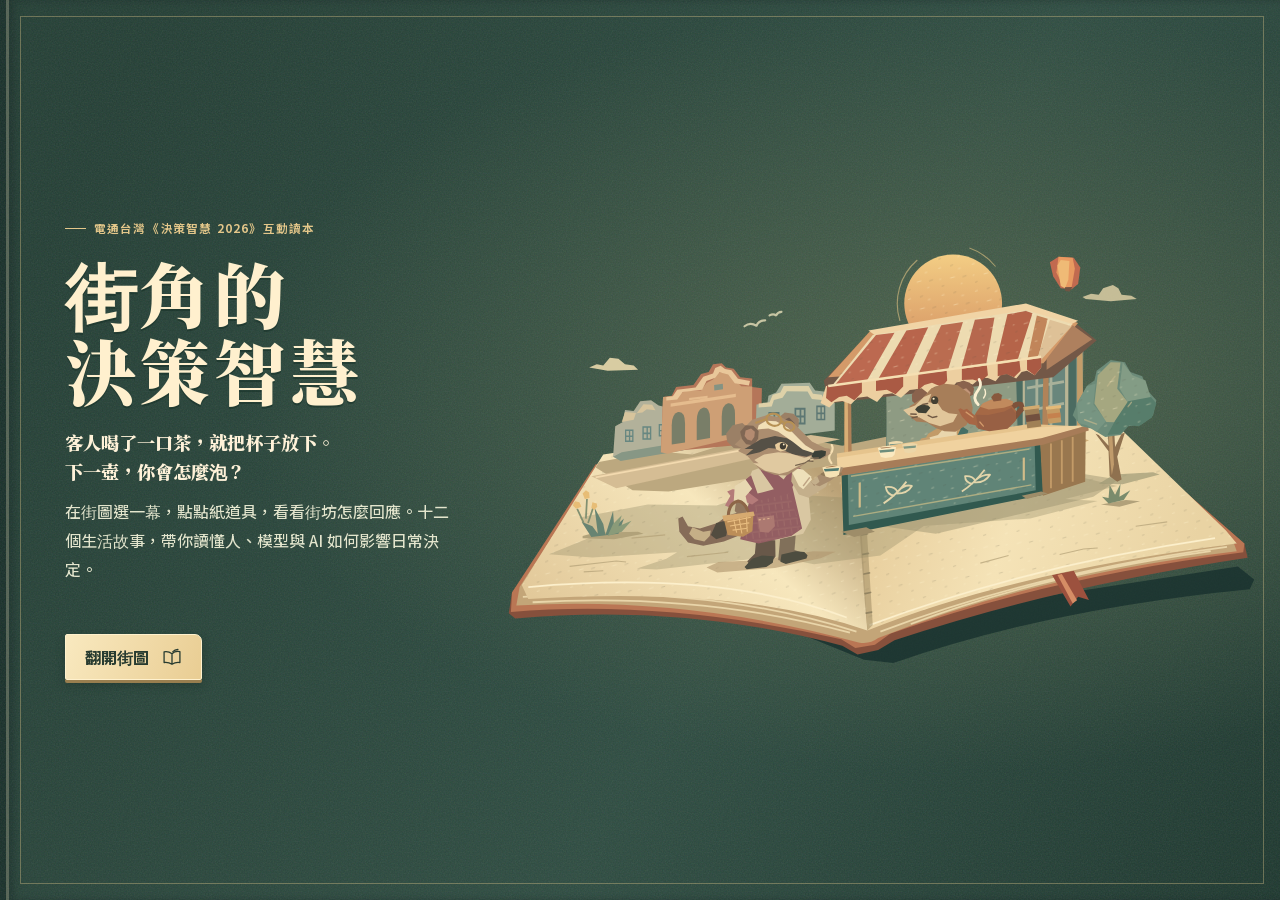
==== index.html @ ceeef3d4 "部署《街角的決策智慧》互動讀本" ====
<!doctype html>
<html lang="zh-Hant">
<head>
<meta charset="utf-8">
<meta name="viewport" content="width=device-width,initial-scale=1,viewport-fit=cover">
<meta name="theme-color" content="#2a3140">
<title>街角的決策智慧</title>
<meta name="application-name" content="街角的決策智慧">
<meta name="description" content="從一杯茶、一面手印牆到一盞天燈，與街坊一起動手讀懂電通台灣《決策智慧 2026》的二十二篇文章。">
<meta property="og:title" content="街角的決策智慧">
<meta property="og:site_name" content="街角的決策智慧">
<meta property="og:description" content="翻開一條紙上的街，從十二段生活故事讀懂品牌決策。">
<script src="folio/js/entry.js"></script>
<link rel="icon" href="art/mark.svg">
<link rel="stylesheet" href="style.css">
<link rel="stylesheet" href="paper/breakfast.css">
<link rel="stylesheet" href="folio/css/app.css">
<link rel="stylesheet" href="reader.css">
<link rel="stylesheet" href="folio/css/edition.css">
<link rel="stylesheet" href="reader-assets/text-leaf.css">
<link rel="stylesheet" href="folio/css/street-home.css">
<link rel="stylesheet" href="folio/css/endnote.css">
<link rel="stylesheet" href="folio/css/phone-spreads.css">
<link rel="stylesheet" href="folio/css/endpapers.css">
<link rel="modulepreload" href="folio/js/front-paper-art.js">
<script defer src="folio/js/front-cover.js"></script>
</head>
<body>
<dialog id="book-intro" aria-labelledby="intro-title" aria-describedby="intro-description">
  <div class="intro-binding">
    <div class="intro-inset">
      <div class="intro-copy">
        <p class="endpaper-kicker">電通台灣《決策智慧 2026》互動讀本</p>
        <h1 id="intro-title" tabindex="-1" autofocus>街角的<span>決策智慧</span></h1>
        <p class="intro-hook">客人喝了一口茶，就把杯子放下。<br>下一壺，你會怎麼泡？</p>
        <p id="intro-description">在街圖選一幕，點點紙道具，看看街坊怎麼回應。十二個生活故事，帶你讀懂人、模型與 AI 如何影響日常決定。</p>
      </div>
      <div id="intro-art" aria-hidden="true"></div>
      <div class="intro-invitation">
        <button id="intro-enter" type="button" class="paper-invitation"><span>翻開街圖</span><svg aria-hidden="true" viewBox="0 0 24 24" fill="none" stroke="currentColor" stroke-width="1.55" stroke-linecap="round" stroke-linejoin="round"><path d="M2.5 5.8c3.6-.7 6.6.1 9.5 2.3 2.3-2.3 6.3-3.1 9.5-2.5v13.1c-3.6-.5-6.8.2-9.5 2-2.7-1.8-5.9-2.5-9.5-2.1V5.8ZM12 8v12.6"/><path d="M19.1 3c-2.3.2-4.7 1.1-6.1 2.5"/></svg></button>
        <p class="phone-orientation"><svg viewBox="0 0 32 27" fill="none" stroke="currentColor" stroke-width="1.6" stroke-linecap="round" stroke-linejoin="round" aria-hidden="true"><path d="M3 14V5a2 2 0 0 1 2-2h7m5 1a10 10 0 0 1 9 7m1-5-.7 5.8-5-2.6"/><rect x="7" y="14" width="21" height="10" rx="2"/><path d="M10 18v2"/></svg><span>手機橫放，左右兩頁和街坊的動作都看得更完整。</span></p>
      </div>
    </div>
  </div>
</dialog>
<main id="app" data-land="map" data-cover="yes" aria-label="街角的決策智慧">
        <div id="lands" aria-hidden="true">
        <div class="land land-prologue">
          <div class="desk-engraving"></div>
          <img src="art/issue/david.webp" alt="" />
        </div>
        <div class="land land-people">
          <div class="desk-engraving"></div>
          <img src="art/issue/heart.webp" alt="" />
        </div>
        <div class="land land-model">
          <div class="desk-engraving"></div>
          <img src="art/issue/sunflower.webp" alt="" />
        </div>
        <div class="land land-ai">
          <div class="desk-engraving"></div>
          <img src="art/issue/face.webp" alt="" />
        </div>
      </div>

  <canvas id="world" tabindex="0" role="img" aria-label="桌上一本打開的立體書。抓住書頁外側往內拖可以翻頁，拖曳桌面可以轉動視角，點或拖立體書上的東西會有反應。"></canvas>
  <div class="shade" aria-hidden="true"></div>

  <header class="top">
    <button class="brand" id="btnHome" title="回到互動書首頁">
      <span class="mark" aria-hidden="true"><img src="art/mark.svg" alt=""></span>
      <span><b>街角的決策智慧</b><small>決策智慧 2026 互動讀本</small></span>
    </button>
    <nav aria-label="工具">
      <button id="btnObjects" aria-label="探索本頁物件" aria-expanded="false" aria-controls="objects" title="探索本頁物件"><span class="ico" data-i="objects"></span><span class="t">物件</span></button>
      <button id="btnMap" aria-label="返回首頁選關地圖" title="返回首頁選關地圖"><span class="ico" data-i="map"></span><span class="t">選關地圖</span></button>
      <button id="btnRead" aria-label="翻開原刊全文"><span class="ico" data-i="book"></span><span class="t">原刊全文</span></button>
      <button id="btnView" aria-label="視角歸位" title="視角歸位"><span class="ico" data-i="eye"></span><span class="t">視角歸位</span></button>
      <button id="btnSound" aria-label="聲音" aria-pressed="true" title="聲音"><span class="ico" data-i="sound"></span></button>
    </nav>
  </header>

  <section class="chapter" id="chapter" aria-live="polite">
    <div class="eyebrow"><span class="bar"></span><b id="eyebrow"></b></div>
    <h1 id="heading"></h1>
    <div id="byline" aria-label="本頁取材文章與作者"></div>
  </section>

  <div class="dock silent" id="dock">
    <div class="caption">
      <p id="capText" aria-live="polite" aria-atomic="true"></p>
    </div>
    <div class="actions" id="actions"></div>
  </div>

  <nav class="transport" aria-label="翻頁">
    <div class="turnlabel"><span id="turnHint">拖書頁翻頁 · 拖桌面轉視角</span><b id="counter"></b></div>
    <div class="rail">
      <button id="btnPrev" aria-label="上一頁"><span class="ico" data-i="left"></span></button>
      <div class="dots" id="dots"></div>
      <input id="page-scrub" type="range" min="0" max="12" step="1" value="0" aria-label="拖動書籤選頁">
      <button id="btnNext" aria-label="下一頁"><span class="ico" data-i="right"></span></button>
    </div>
  </nav>

  <aside id="objects" aria-label="可探索的物件" hidden></aside>
  <button id="endnote-tab" type="button" aria-controls="outcome" aria-expanded="false" hidden>重看本幕解說</button>
  <aside id="outcome" aria-labelledby="endnote-title" aria-live="polite" hidden>
    <header><span>本幕解說</span><button type="button" class="endnote-close" aria-label="收起本幕解說">×</button></header>
    <h2 id="endnote-title" tabindex="-1"></h2>
    <button type="button" class="endnote-read" hidden>
      <span class="endnote-by"><span>觀點整理自</span> <strong class="endnote-authors"></strong></span>
      <span class="endnote-reference"><span class="endnote-article"></span> <span class="endnote-page"></span></span>
    </button>
    <p class="endnote-event"></p><p class="endnote-meaning"></p>
    <details><summary>原文摘句</summary><blockquote></blockquote><cite></cite><div class="endnote-sources"></div></details>
  </aside>
  <div id="bubble" class="bubble" hidden></div>
  <div id="tip" class="tip" hidden></div>
  <div id="toast" class="toast" hidden></div>
  <div id="card" class="stopcard" hidden></div>
  <div id="hint" class="hint" aria-hidden="true" hidden><i></i></div>

  <section id="closing-page" hidden aria-labelledby="closing-title">
    <div class="closing-copy">
      <p class="endpaper-kicker">後記</p>
      <h1 id="closing-title" tabindex="-1">街角還亮著一盞燈</h1>
      <p>早上那壺茶，茶師照著客人的反應重新泡過。<br>現在，攤前也為你留了一杯。</p>
    </div>
    <div class="closing-invitation">
      <p id="closing-thanks" role="status">謝謝你陪街坊走這一段。為《決策智慧 2026》的作者點一盞燈，道聲謝。</p>
      <div class="closing-actions">
        <button type="button" id="light-thanks" class="paper-invitation"><svg aria-hidden="true" viewBox="0 0 24 24" fill="none" stroke="currentColor" stroke-width="1.65" stroke-linecap="round" stroke-linejoin="round"><path d="M12 2v3m-4 0h8l3.5 4.5-2 7.5h-11l-2-7.5L8 5Zm0 0 1 12m7-12-1 12M9 20h6m-3-3v5"/></svg><span>為作者點燈</span></button>
        <button type="button" id="closing-credits" aria-haspopup="dialog">致謝與原刊作者</button>
        <a href="#home" id="closing-home">回街圖</a>
      </div>
    </div>
  </section>

<div id="cover">
  <section id="street-home" aria-labelledby="cover-title">
    <div class="map-heading">
      <p>全書選關地圖</p><h1 id="cover-title" tabindex="-1">街角的決策智慧</h1>
      <p class="map-instruction">點一個地標入戲，或拖動頁角翻書。</p>
    </div>
    <nav id="street-stops" aria-label="書上十二個可以進入的地標"></nav>
    <aside class="map-caption">
      <p id="map-preview"><span class="map-folio"></span><strong class="map-question"></strong></p>
      <div class="map-options"><button id="btnOpen" type="button" disabled><span>正在攤開地圖…</span></button><button id="open-contents" type="button" aria-haspopup="dialog">全書目次</button><button id="homePrefs" type="button" aria-haspopup="dialog">閱讀設定</button></div>
      <span class="sr" id="route-progress"></span>
    </aside>
    <p id="loading" class="sr" role="status">正在展開第一張紙景…</p>
  </section>
</div>
<div id="reader" hidden aria-label="原刊書頁"></div>
</main>

<dialog id="map-contents" aria-labelledby="contents-title">
  <header><h2 id="contents-title">全書目次</h2><form method="dialog"><button aria-label="收起目次">關閉</button></form></header>
  <nav id="street-chapters" aria-label="依篇章選關"></nav>
  <footer class="contents-ends"><button id="reopen-intro" type="button">重看序頁</button><a id="contents-ending" href="#ending">後記與致謝</a><a id="btnOpenRead" href="#read">直接翻開原刊全文</a></footer>
</dialog>
<dialog id="author-thanks" aria-labelledby="authors-title">
  <header><div><p class="endpaper-kicker">街角的決策智慧</p><h2 id="authors-title">致謝與原刊作者</h2></div><form method="dialog"><button class="credit-close" aria-label="收起致謝，返回後記">關閉</button></form></header>
  <p>感謝電通台灣《決策智慧 2026》的作者，把工作裡的觀察寫成了這二十二篇文章。點篇名，就能讀到故事的起點。</p>
  <nav id="authors-index" aria-label="依篇章閱讀原刊作者與作品"></nav>
</dialog>
<dialog id="map-notes" aria-labelledby="prefs-heading"><h2 id="prefs-heading">閱讀設定</h2>
  <label><input id="homeMotion" type="checkbox">播放紙景動作</label>
  <label><input id="homeSound" type="checkbox">播放配樂與物件音效</label>
  <label for="musicVolume">背景配樂音量 <input id="musicVolume" type="range" min="0" max="100" step="1" value="53"></label>
  <label for="effectsVolume">物件音效音量 <input id="effectsVolume" type="range" min="0" max="100" step="1" value="69"></label>
  <p>本書取材自電通台灣《決策智慧 2026》，十二幕故事連到二十二篇原文。</p>
  <form method="dialog"><button>返回書頁</button></form></dialog>
<p class="sr" id="announce" role="status" aria-live="polite"></p>
<script src="reader-assets/text-leaf.js"></script>
<script src="reader-assets/reading-hands.js"></script>
<script src="reader.js"></script>
<script type="module" src="folio/js/start.js"></script>
</body>
</html>
---- style.css ----
:root {
  color-scheme: light;
  --serif: 'Songti TC', 'Noto Serif TC', 'PMingLiU', 'Iowan Old Style', Georgia, serif;
  --sans: 'PingFang TC', 'Noto Sans TC', 'Microsoft JhengHei', system-ui, sans-serif;
  --mono: 'SFMono-Regular', Consolas, monospace;
  --chalk: #f7f6f2;
  --gold: var(--accent, #d4c4ed);
  --forest: #25483d;
  --paper: #f6f4ee;
  --thread: #b9ac8c;
}
* {
  box-sizing: border-box;
}
body {
  margin: 0;
  font-family: var(--sans);
  background: #1e372e;
  color: var(--chalk);
}
button,
a {
  touch-action: manipulation;
}
button,
input,
select {
  font: inherit;
}
button,
a {
  color: inherit;
}
button {
  cursor: pointer;
}
button:disabled {
  cursor: default;
}
a {
  text-decoration: none;
}
button:focus-visible,
a:focus-visible,
input:focus-visible,
canvas:focus-visible,
select:focus-visible {
  outline: 3px solid #e9a956;
  outline-offset: 3px;
}
[hidden] {
  display: none !important;
}
.icons {
  width: 0;
  height: 0;
  position: absolute;
  overflow: hidden;
}
.book-room {
  height: 100vh;
  height: 100svh;
  width: 100%;
  min-height: 330px;
  position: relative;
  overflow: hidden;
  isolation: isolate;
  background: #292932;
}
.book-room svg,
.panel-title svg,
.map-foot svg,
.fold-stops svg,
.source-list svg {
  display: block;
  flex: none;
  height: 18px;
  width: 18px;
  fill: none;
  stroke: currentColor;
  stroke-width: 1.6;
  stroke-linecap: round;
  stroke-linejoin: round;
}
#paper-world,
#printed-scene,
.lighting {
  position: absolute;
  inset: 0;
  width: 100%;
  height: 100%;
}
#paper-world {
  touch-action: none;
  display: block;
  outline-offset: -4px;
  cursor: grab;
}
#printed-scene {
  background: transparent;
  touch-action: none;
}
#printed-scene img {
  width: 100%;
  height: 100%;
  object-fit: contain;
}
#plate-note {
  position: absolute;
  right: 3%;
  top: 72px;
  font: 12px var(--sans);
  border-radius: 2px;
  padding: 2px 7px;
  background: #20382ecc;
  color: #ebddba;
}
.lighting {
  z-index: 1;
  pointer-events: none;
  background: linear-gradient(180deg, #11101626, transparent 28%, transparent 72%, #11101580);
  box-shadow: inset 0 0 0 1px #ffffff15;
}
.book-head,
.chapter-caption,
.book-bottom {
  position: absolute;
  z-index: 3;
  left: clamp(19px, 3.45vw, 70px);
  right: clamp(19px, 3.45vw, 70px);
  pointer-events: none;
}
.book-head a,
.book-head button,
.book-bottom button,
.book-bottom input,
.transport {
  pointer-events: auto;
}
.book-head {
  top: clamp(15px, 2.7vh, 32px);
  display: flex;
  align-items: center;
  justify-content: space-between;
  gap: 15px;
}
.imprint {
  display: flex;
  align-items: center;
  gap: 10px;
}
.imprint-mark {
  display: grid;
  place-items: center;
  width: 36px;
  height: 37px;
  color: #24252a;
  background: linear-gradient(135deg, #d2c4e7, #83cddb);
  border: 1px solid #f9e5b738;
  box-shadow:
    inset 0 0 0 3px #a2845336,
    0 2px 3px #00150c30;
  border-radius: 2px 4px 3px 4px;
  transform: rotate(-2deg);
}
.imprint-mark svg {
  width: 23px;
  height: 23px;
  stroke-width: 1.5;
}
.imprint b {
  display: block;
  letter-spacing: 0.08em;
  font: 730 22px/1.05 var(--sans);
}
.imprint small {
  display: block;
  font: 550 11px/1.2 var(--sans);
  letter-spacing: 0.14em;
  color: #e7e6eb;
  margin-top: 4px;
}
.book-head nav,
.book-head nav > * {
  display: flex;
  align-items: center;
}
.book-head nav {
  gap: 7px;
}
.book-head nav > * {
  justify-content: center;
  gap: 6px;
  border: 1px solid #e4dfc744;
  color: #f6f4f1;
  border-radius: 40px;
  background: #1b1b21a8;
  padding: 7px 12px;
  font: 550 13px/1.5 var(--sans);
  min-height: 34px;
  backdrop-filter: blur(6px);
}
.book-head nav #audio {
  padding: 7px 9px;
}
.book-head nav svg {
  width: 16px;
  height: 16px;
}
.book-head nav > *:hover {
  background: #49474fd9;
  border-color: #e6d6a3a8;
}
.chapter-caption {
  top: clamp(73px, 10.8vh, 127px);
  right: auto;
  max-width: min(48vw, 725px);
  text-shadow: 0 2px 12px #12231d48;
  transition: opacity 0.18s;
}
.folio-meta,
.voice-label,
.transport-head,
.panel-title small {
  font: 600 11px/1.5 var(--mono);
  letter-spacing: 0.115em;
}
.folio-meta {
  display: flex;
  align-items: center;
  gap: 9px;
  color: var(--gold);
  font-family: var(--sans);
  font-size: 12px;
  letter-spacing: 0.12em;
}
.folio-meta i {
  display: block;
  width: 25px;
  height: 1px;
  background: var(--accent);
}
.folio-meta .divider {
  opacity: 0.5;
}
.chapter-caption h1 {
  font: 710 clamp(28px, 2.75vw, 51px) / 1.17 var(--sans);
  letter-spacing: -0.035em;
  margin: 8px 0 4px;
  text-wrap: balance;
  color: #fcfaf7;
}
.chapter-caption p {
  margin: 0;
  color: #d6d7d9;
  font: 520 clamp(12px, 0.98vw, 16px) / 1.46 var(--sans);
  letter-spacing: 0.015em;
}
#prop-cue {
  position: absolute;
  z-index: 2;
  top: 0;
  left: 0;
  display: flex;
  align-items: center;
  gap: 7px;
  color: #fff;
  border: 0;
  background: transparent;
  padding: 7px 5px;
  white-space: nowrap;
  will-change: transform;
  pointer-events: auto;
  text-shadow: 0 1px 3px #10271b;
}
.book-room #prop-cue > i {
  width: 11px;
  height: 11px;
  flex: none;
  border-radius: 50%;
  border: 2px solid #fff;
  background: var(--accent);
  box-shadow:
    0 0 0 4px #8b6d3b66,
    0 0 0 6px #fff0b849;
}
.book-room #prop-cue > span {
  font: 550 12px/1.5 var(--sans);
  padding: 3px 8px;
  border: 1px solid #f1dfae85;
  border-radius: 2px 6px 6px 2px;
  background: #24252ceb;
  box-shadow: 0 1px 5px #0c191c22;
}
.book-room #prop-cue:hover > span {
  background: #172e26;
}
.book-room #prop-cue:hover > i {
  background: #fff0bb;
}
.book-bottom {
  bottom: clamp(14px, 2.7vh, 34px);
  display: flex;
  justify-content: space-between;
  align-items: flex-end;
  gap: 20px;
}
.narration {
  min-width: 0;
  max-width: min(56%, 780px);
  color: #fbfaf7;
  isolation: isolate;
  position: relative;
}
.narration:before {
  content: '';
  position: absolute;
  inset: -12px -18px -12px -13px;
  z-index: -1;
  border-radius: 9px;
  background: linear-gradient(90deg, #211f27f5 0%, #211f27e8 78%, #211f2700 100%);
  mask-image: linear-gradient(0deg, #000 78%, #000c 90%, transparent);
}
.voice-label {
  display: flex;
  align-items: center;
  gap: 6px;
  color: var(--gold);
  font-family: var(--sans);
  font-size: 11px;
  letter-spacing: 0.14em;
}
.voice-label svg {
  width: 14px;
  height: 14px;
}
.narration p {
  font: 600 clamp(16px, 1.44vw, 24px) / 1.48 var(--serif);
  letter-spacing: 0.02em;
  margin: 5px 0 8px;
  max-width: 38em;
  text-wrap: pretty;
  text-shadow: 0 1px 3px #193427aa;
}
.narration-actions {
  display: flex;
  align-items: center;
  gap: 8px 18px;
  flex-wrap: wrap;
}
.narration-actions button {
  border: 0;
  border-bottom: 1px solid #c6ac746b;
  background: transparent;
  color: var(--accent);
  display: inline-flex;
  align-items: center;
  gap: 5px;
  padding: 1px 0;
  font-size: 13px;
  font-weight: 620;
  line-height: 1.55;
  text-shadow: 0 1px 2px #20382f;
}
.narration-actions button:hover {
  color: white;
  border-color: currentColor;
}
.narration-actions button svg {
  width: 14px;
  height: 14px;
}
.narration-actions #finish-here {
  border: 1px solid #b7a377;
  background: #e9d6aa;
  color: #254337;
  text-shadow: none;
  padding: 3px 8px;
  border-radius: 3px;
}
.transport {
  flex: 0 0 clamp(216px, 24vw, 370px);
  border: 1px solid #d8c7a34b;
  border-radius: 9px;
  padding: 9px 13px 6px;
  background: #212127dd;
  backdrop-filter: blur(6px);
  box-shadow: 0 3px 19px #10231b17;
}
.transport-head,
.transport-row {
  display: flex;
  align-items: center;
  justify-content: space-between;
}
.transport-head {
  color: #e3e4e1;
  font-family: var(--sans);
  letter-spacing: 0.06em;
  font-size: 11px;
  gap: 7px;
}
.transport-head b {
  color: #ffffff;
  font: 600 11px var(--mono);
  white-space: nowrap;
}
.transport-row {
  gap: 10px;
}
.transport-row button,
.close-sheet {
  display: grid;
  place-items: center;
  width: 32px;
  height: 32px;
  border-radius: 50%;
  border: 1px solid #d8c59a55;
  background: transparent;
  color: #ffffff;
}
.transport-row button:hover:not(:disabled) {
  background: #f2d99b21;
}
.transport-row button:disabled {
  opacity: 0.33;
}
.transport-row svg {
  width: 16px;
  height: 16px;
}
.track {
  position: relative;
  height: 36px;
  flex: 1;
}
.track-line,
.tick-marks {
  position: absolute;
  top: 50%;
  left: 7px;
  right: 7px;
  background: #b6ab8d;
  height: 1px;
}
.tick-marks {
  background: none;
  display: flex;
  align-items: center;
  justify-content: space-between;
}
.tick-marks i {
  height: 4px;
  width: 1px;
  background: #d0c49e;
}
.track input {
  position: absolute;
  inset: 0;
  margin: 0;
  width: 100%;
  height: 36px;
  appearance: none;
  -webkit-appearance: none;
  background: transparent;
  cursor: ew-resize;
  accent-color: #ebd397;
}
.track input::-webkit-slider-thumb {
  appearance: none;
  width: 14px;
  height: 14px;
  border: 2px solid #273d2f;
  border-radius: 50%;
  background: var(--accent);
  box-shadow: 0 0 0 1px #d8c599;
}
.track input::-moz-range-thumb {
  width: 12px;
  height: 12px;
  border: 2px solid #334639;
  border-radius: 50%;
  background: var(--accent);
  box-shadow: 0 0 0 1px #d8c599;
}
.turning .chapter-caption,
.turning .narration {
  opacity: 0;
  visibility: hidden;
}
.turning #prop-cue {
  display: none;
}
#turn-live {
  position: absolute;
  pointer-events: none;
  opacity: 0;
}
.book-room.in-reader {
  display: none;
}
#atlas-dialog,
#decision-desk {
  --ink: #242429;
  color: var(--ink);
  background-color: var(--paper);
  background-image: repeating-linear-gradient(
    106deg,
    transparent 0 4px,
    #634c3210 4.3px,
    transparent 4.65px 10px
  );
  border: 1px solid #b5a988;
  box-shadow: 0 12px 60px #071b1766;
}
#atlas-dialog {
  width: min(890px, 94vw);
  max-height: min(89vh, 900px);
  padding: 0;
  border-radius: 9px;
  overflow: auto;
}
#atlas-dialog::backdrop {
  background: #0b2119b3;
  backdrop-filter: blur(3px);
}
#atlas-dialog:not(.map-mode) {
  max-width: 560px;
}
.dialog-wrap {
  padding: clamp(18px, 2.4vw, 34px);
}
.panel-title {
  display: flex;
  align-items: flex-start;
  justify-content: space-between;
  gap: 18px;
}
.panel-title small {
  font-size: 10px;
  color: #8d6843;
}
.panel-title h2 {
  font: 800 32px/1.25 var(--serif);
  margin: 5px 0 0;
  letter-spacing: 0.025em;
}
.close-sheet {
  color: #3c5546;
  border-color: #a5ad98;
  font-size: 18px;
  flex: none;
  background: #fff8e644;
}
.close-sheet:hover {
  background: #e0e1cd;
}
.close-sheet svg {
  width: 16px;
  height: 16px;
}
.fold-layout {
  display: grid;
  grid-template-columns: 1fr 1.04fr;
  align-items: center;
  gap: 20px;
  margin: 12px 0 15px;
}
.fold-map {
  position: relative;
  aspect-ratio: 1.52;
  isolation: isolate;
  background: radial-gradient(ellipse, #d8e1c3 0%, transparent 72%);
}
.fold-map img {
  position: absolute;
  width: 108%;
  height: 100%;
  object-fit: contain;
  left: -4%;
}
.fold-map button {
  position: absolute;
  transform: translate(-50%, -50%);
  background: #fbf6e5;
  color: #355340;
  border: 1px solid #9d9e80;
  border-radius: 3px;
  font-size: 12px;
  font-weight: 650;
  padding: 2px 5px;
  box-shadow: 0 1px 3px #69795128;
}
.fold-map button[aria-pressed='true'] {
  background: #365a48;
  color: #fff8df;
  border-color: #365a48;
}
.fold-map .prologue {
  left: 22%;
  top: 61%;
}
.fold-map .people {
  left: 34%;
  top: 40%;
}
.fold-map .model {
  left: 68%;
  top: 44%;
}
.fold-map .ai {
  left: 65%;
  top: 68%;
}
.fold-label {
  margin: 0;
  color: #8a603f;
  font: 600 12px var(--mono);
  letter-spacing: 0.11em;
}
.fold-stops h3 {
  font: 750 25px var(--serif);
  margin: 7px 0;
}
.fold-stops a,
.source-list a {
  display: flex;
  align-items: center;
  justify-content: space-between;
  gap: 10px;
  font: 600 16px/1.45 var(--serif);
  padding: 11px 0;
  border-top: 1px solid #b5b6a3;
}
.fold-stops a span:first-child {
  display: grid;
  gap: 2px;
}
.fold-stops small,
.source-list small {
  color: #61715e;
  font: 400 12px/1.4 var(--sans);
}
.fold-stops a > small {
  white-space: nowrap;
}
.fold-stops a:hover,
.source-list a:hover {
  color: #a45f3c;
}
.fold-stops svg {
  width: 15px;
  height: 15px;
}
.map-foot {
  display: flex;
  align-items: center;
  gap: 12px;
  flex-wrap: wrap;
  padding-top: 12px;
  border-top: 1px solid #a6af98;
  font-size: 13px;
}
.map-foot > span {
  margin-right: auto;
}
.map-foot button,
.map-foot a,
.source-list button,
.colophon a {
  padding: 3px 0;
  border: 0;
  background: transparent;
  text-decoration: underline;
  text-underline-offset: 4px;
  color: #4c634e;
  font-size: 13px;
}
.source-list h3 {
  font: 700 19px var(--serif);
  margin: 14px 0 5px;
}
.source-list a {
  align-items: start;
  flex-direction: column;
  gap: 3px;
}
.source-list svg {
  height: 14px;
  width: 14px;
}
.colophon p {
  line-height: 1.8;
  font-size: 15px;
}
#decision-desk {
  position: absolute;
  z-index: 5;
  right: clamp(14px, 2vw, 36px);
  top: clamp(72px, 10vh, 110px);
  bottom: clamp(17px, 3vh, 40px);
  width: clamp(325px, 31vw, 410px);
  border-radius: 7px;
  display: flex;
  flex-direction: column;
  padding: 18px 20px;
  animation: unfile 0.22s ease-out;
}
#decision-desk .panel-title {
  border-bottom: 1px solid #c5bea6;
  padding-bottom: 13px;
}
#decision-desk h2 {
  font-size: 24px;
}
.desk-scroll {
  min-height: 0;
  overflow: auto;
  overscroll-behavior: contain;
  scrollbar-width: thin;
  scrollbar-color: #b4b09a transparent;
  padding: 0 2px 0 0;
}
.desk-scroll > p {
  font: 650 17px/1.6 var(--serif);
  margin: 13px 0;
}
#game-sheet.dg-game {
  width: 100%;
  padding: 0;
  background: transparent;
  --dg-paper: #faf6e7;
}
#game-sheet .dg-desk {
  gap: 0.9rem;
}
#game-sheet .dg-field legend {
  font-size: 15px;
}
#game-sheet .dg-btn {
  min-height: 36px;
  padding: 0.35rem 0.6rem;
  font-size: 14px;
}
#game-sheet .dg-commit {
  min-height: 36px;
  font-size: 14px;
}
#game-sheet .dg-note,
#game-sheet .dg-screen,
#game-sheet .dg-proof,
#game-sheet .dg-result {
  padding: 9px 11px;
}
#game-sheet .dg-budget {
  font-size: 14px;
}
#game-sheet .dg-allocation {
  grid-template-columns: 1fr 55px 32px 32px;
  gap: 3px;
}
#game-sheet .dg-allocation button {
  height: 32px;
}
#game-sheet .dg-options {
  gap: 5px;
}
#game-sheet .dg-note p,
#game-sheet .dg-proof p,
#game-sheet .dg-screen p,
#game-sheet .dg-log,
#game-sheet .dg-result p {
  font-size: 14px;
}
#game-sheet .dg-help {
  margin: 0;
}
.desk-open .book-bottom {
  right: calc(clamp(325px, 31vw, 410px) + 4vw);
}
.desk-open .transport {
  flex-basis: 145px;
}
.desk-open .transport-head span {
  font-size: 10px;
  letter-spacing: 0;
}
.desk-open .transport-row {
  gap: 3px;
}
.desk-open .narration {
  max-width: 65%;
}
.no-script {
  position: absolute;
  left: 20px;
  bottom: 20px;
}
#dialog-body .map-note {
  font-size: 14px;
  color: #54624e;
}
.map-foot button[aria-pressed='false'] {
  opacity: 0.8;
}
@keyframes unfile {
  from {
    opacity: 0.3;
    transform: translateX(12px);
  }
  to {
    opacity: 1;
    transform: none;
  }
}
@media (min-width: 1600px) {
  .book-head,
  .chapter-caption,
  .book-bottom {
    left: 4vw;
    right: 4vw;
  }
  .chapter-caption {
    right: auto;
  }
}
@media (max-width: 850px) {
  .book-head nav {
    gap: 5px;
  }
  .book-head nav > * {
    padding: 6px 9px;
  }
  .chapter-caption {
    top: 82px;
  }
  .chapter-caption h1 {
    font-size: 33px;
  }
  .narration-actions {
    gap: 7px 12px;
  }
  .transport {
    flex-basis: 215px;
  }
  .book-bottom {
    gap: 12px;
  }
  .narration {
    max-width: 61%;
  }
  #decision-desk {
    width: min(410px, 89vw);
    top: 67px;
    bottom: 15px;
  }
  .desk-open .book-bottom {
    right: 3vw;
  }
  .desk-open .transport {
    visibility: hidden;
  }
  .desk-open .narration {
    max-width: 45%;
  }
}
@media (max-width: 650px) {
  .book-room {
    min-height: 485px;
  }
  .book-head,
  .chapter-caption,
  .book-bottom {
    left: 17px;
    right: 17px;
  }
  .book-head {
    top: 15px;
    gap: 6px;
  }
  .imprint-mark {
    width: 29px;
    height: 31px;
  }
  .imprint-mark svg {
    width: 19px;
    height: 19px;
  }
  .imprint {
    gap: 6px;
  }
  .imprint b {
    font-size: 18px;
  }
  .imprint small {
    font-size: 9px;
    letter-spacing: 0.1em;
    margin-top: 3px;
  }
  .book-head nav {
    gap: 4px;
  }
  .book-head nav > * {
    padding: 6px 7px;
    gap: 4px;
    font-size: 12px;
    min-height: 31px;
  }
  .book-head nav .minor > span {
    display: none;
  }
  .book-head nav #audio {
    display: none;
  }
  .book-head nav svg {
    width: 14px;
    height: 14px;
  }
  .chapter-caption {
    top: 77px;
    max-width: 100%;
    right: 17px;
  }
  .folio-meta {
    font-size: 11px;
    gap: 7px;
  }
  .chapter-caption h1 {
    font-size: clamp(26px, 6.6vw, 38px);
    margin: 7px 0 3px;
  }
  .chapter-caption p {
    font-size: 15px;
  }
  .book-bottom {
    display: grid;
    grid-template-columns: 1fr;
    gap: 11px;
    bottom: max(12px, env(safe-area-inset-bottom));
  }
  .narration,
  .desk-open .narration {
    max-width: 100%;
  }
  .narration:before {
    inset: -9px -17px -7px;
    background: linear-gradient(to right, #211f27e8, #211f279c);
    mask-image: linear-gradient(0deg, black 75%, transparent);
  }
  .narration p {
    font-size: 17px;
    margin: 3px 0 5px;
    line-height: 1.46;
    max-height: 5.85em;
    overflow: auto;
  }
  .voice-label {
    font-size: 10px;
  }
  .narration-actions button {
    font-size: 12px;
    min-height: 28px;
  }
  .transport {
    width: 100%;
    display: grid;
    grid-template-columns: minmax(66px, 0.44fr) 1fr;
    align-items: center;
    gap: 9px;
    padding: 5px 10px;
    border-radius: 6px;
  }
  .transport-head {
    align-items: flex-start;
    flex-direction: column;
    gap: 3px;
    line-height: 1.24;
    font-size: 10px;
  }
  .transport-head b {
    font-size: 11px;
  }
  .transport-row button {
    width: 30px;
    height: 30px;
  }
  .transport-row {
    gap: 6px;
  }
  .track {
    height: 33px;
  }
  .track input {
    height: 33px;
  }
  .book-room #prop-cue > span {
    font-size: 11px;
    padding: 2px 5px;
  }
  .book-room #prop-cue > i {
    width: 9px;
    height: 9px;
  }
  .book-room #prop-cue {
    gap: 5px;
  }
  #decision-desk {
    left: 8px;
    right: 8px;
    top: auto;
    bottom: 8px;
    width: auto;
    height: min(66svh, 560px);
    padding: 13px 15px;
    box-shadow: 0 0 0 150vmax #11271d83;
  }
  .desk-open .book-bottom {
    visibility: hidden;
  }
  #atlas-dialog {
    width: 94vw;
    max-height: 90svh;
  }
  .fold-layout {
    display: block;
    margin: 3px 0 12px;
  }
  .fold-map {
    width: min(96%, 380px);
    margin: 0 auto;
    aspect-ratio: 1.95;
  }
  .fold-map button {
    font-size: 12px;
  }
  .fold-stops h3 {
    font-size: 22px;
  }
  .fold-stops a {
    padding: 8px 0;
  }
  .panel-title h2 {
    font-size: 27px;
  }
  .map-foot {
    gap: 6px 14px;
  }
  .dialog-wrap {
    padding: 17px;
  }
  .map-foot > span {
    width: 100%;
  }
}
@media (max-height: 525px) and (min-width: 651px) {
  .book-head {
    top: 10px;
  }
  .chapter-caption {
    top: 54px;
  }
  .chapter-caption h1 {
    font-size: 32px;
    margin: 3px 0;
  }
  .chapter-caption p {
    font-size: 13px;
  }
  .book-bottom {
    bottom: 9px;
  }
  .narration p {
    font-size: 15px;
    margin: 2px 0 3px;
  }
  .narration-actions button {
    font-size: 12px;
  }
  .transport {
    padding-top: 5px;
  }
  .book-head .imprint-mark {
    width: 30px;
    height: 30px;
  }
  .imprint b {
    font-size: 18px;
  }
}
@media (prefers-reduced-motion: reduce) {
  *,
  *::before,
  *::after {
    animation-duration: 0.001ms !important;
    transition-duration: 0.001ms !important;
  }
}
#paper-choices,
#demo-tools {
  display: flex;
  align-items: center;
  flex-wrap: wrap;
  gap: 6px;
}
#paper-choices {
  margin: 1px 0 8px;
  pointer-events: auto;
}
#paper-choices button {
  border: 1px solid #c8b78d;
  background: #f1dfb7;
  color: #2b4336;
  font-weight: 600;
  border-radius: 2px 5px 5px 2px;
  padding: 4px 8px;
  font-size: 13px;
}
#paper-choices button:hover {
  background: #fff1cb;
}
.narration-actions button:disabled {
  opacity: 0.4;
}

.previewing #demo-tools {
  gap: 11px;
}
@media (max-width: 650px) {
  .narration-actions #demo-tools {
    gap: 8px;
  }

  #paper-choices {
    gap: 4px;
    margin-bottom: 4px;
  }
  #paper-choices button {
    font-size: 12px;
    padding: 3px 6px;
  }
}

/* Artwork and spot colours from the printed issue, on the desk behind the physical book. */
#lands,
.land,
.desk-engraving {
  position: absolute;
  inset: 0;
  overflow: hidden;
  pointer-events: none;
}
#lands {
  background: #25242a;
}
.land {
  opacity: 0;
  transform: translateZ(0);
}
.land-prologue {
  opacity: 1;
  background: radial-gradient(ellipse at 68% 34%, #47434f 0, #32313b 46%, #222328 90%);
}
.land-people {
  background: radial-gradient(ellipse at 65% 37%, #515c38 0, #37432b 46%, #23271e 92%);
}
.land-model {
  background: radial-gradient(ellipse at 66% 35%, #75575f 0, #533e47 47%, #2d262e 98%);
}
.land-ai {
  background: radial-gradient(ellipse at 64% 34%, #285d6c 0, #1a424f 45%, #112832 97%);
}
.land img {
  position: absolute;
  height: min(54vh, 555px);
  width: min(36vw, 530px);
  object-fit: contain;
  right: -2vw;
  top: 6%;
  mix-blend-mode: screen;
  opacity: 0.2;
}
.land-prologue img {
  filter: invert(1) grayscale(1);
  opacity: 0.15;
  transform: scaleX(-1);
  right: -1vw;
}
.land-people img {
  width: min(41vw, 640px);
  right: -5vw;
  top: 7%;
  opacity: 0.32;
}
.land-model img {
  right: -5%;
  top: 7%;
  height: 66%;
  opacity: 0.26;
  transform: rotate(12deg);
}
.land-ai img {
  right: -2%;
  top: 9%;
  opacity: 0.29;
}
.desk-engraving {
  opacity: 0.37;
  mask-image: linear-gradient(110deg, transparent 2%, #0004 38%, #000 100%);
}
.land-prologue .desk-engraving {
  background: repeating-linear-gradient(116deg, transparent 0 59px, #b9b3d820 60px, transparent 61px 91px);
}
.land-people .desk-engraving {
  background: repeating-radial-gradient(
    ellipse at -12% 87%,
    transparent 0 20px,
    #d3e99536 21px,
    transparent 22px 27px
  );
}
.land-model .desk-engraving {
  background-image:
    linear-gradient(#e7b7c12b 1px, transparent 1px), linear-gradient(90deg, #e7b7c12b 1px, transparent 1px),
    linear-gradient(#e7b7c151 1px, transparent 1px), linear-gradient(90deg, #e7b7c151 1px, transparent 1px);
  background-size:
    21px 21px,
    21px 21px,
    105px 105px,
    105px 105px;
}
.land-ai .desk-engraving {
  background-image:
    radial-gradient(circle, #97deec78 1px, transparent 1.7px),
    repeating-linear-gradient(-45deg, transparent 0 97px, #94ddea2c 98px, transparent 100px 159px);
  background-size:
    15px 15px,
    100% 100%;
}
.land::after {
  content: '';
  position: absolute;
  inset: 0;
  opacity: 0.21;
  background: repeating-linear-gradient(0deg, #05060c26 0 1px, transparent 1px 3px);
}
.imprint b span {
  font-size: 0.7em;
  font-weight: 400;
  letter-spacing: -0.055em;
}
.imprint-mark {
  border: 0;
  border-radius: 1px;
  transform: none;
  box-shadow: none;
}
.chapter-caption {
  text-shadow: 0 1px 12px #15141d99;
}
.folio-meta i {
  height: 10px;
  width: 10px;
}
#chapter-title {
  word-break: keep-all;
  overflow-wrap: anywhere;
}
#gesture-hint {
  margin-top: 7px;
  max-width: 29em;
  font: 530 clamp(15px, 1.13vw, 20px) / 1.57 var(--sans);
  color: #f2f1eb;
  text-wrap: pretty;
}
#chapter-attribution {
  margin-top: 6px;
  color: var(--accent);
  font-size: clamp(12px, 0.95vw, 15px);
}
.narration:before {
  border-radius: 1px;
}
.previewing #demo-tools {
  gap: 7px;
}
.previewing.autoplay #demo-tools {
  display: none;
}
.narration-actions #quick-act {
  background: var(--accent);
  color: #23242a;
  text-shadow: none;
  border: 1px solid var(--accent);
  padding: 3px 10px;
  border-radius: 2px;
}
.narration-actions #finish-here {
  color: #26252b;
  background: var(--accent);
  border-color: var(--accent);
}
.narration-actions button {
  border-bottom-color: color-mix(in srgb, var(--accent), transparent 55%);
}
#discovery-pins {
  position: absolute;
  inset: 0;
  z-index: 2;
  pointer-events: none;
}
.object-pin {
  position: absolute;
  top: 0;
  left: 0;
  padding: 6px;
  display: flex;
  align-items: center;
  gap: 4px;
  border: 0;
  background: transparent;
  color: white;
  pointer-events: auto;
}
.object-pin i {
  font: 600 14px/17px var(--sans);
  font-style: normal;
  color: #27272c;
  display: grid;
  place-items: center;
  width: 19px;
  height: 19px;
  background: var(--accent);
  border: 1px solid #fffe;
  box-shadow: 0 1px 5px #0006;
  border-radius: 50%;
}
.object-pin i svg {
  width: 12px;
  height: 12px;
  stroke-width: 2;
}
.object-pin span {
  display: none;
  padding: 4px 7px;
  white-space: nowrap;
  font: 550 12px/1.35 var(--sans);
  color: #fff;
  background: #25252dee;
  border-radius: 2px;
}
.object-pin:is(:hover, :focus-visible) span,
.object-pin.evidence span {
  display: block;
}
.object-pin.found i {
  background: #f4f2ec;
}
#field-slip {
  position: absolute;
  z-index: 6;
  right: clamp(17px, 3.5vw, 70px);
  top: clamp(82px, 13vh, 142px);
  width: min(305px, 35vw);
  padding: 17px 19px;
  background: #f7f5ef;
  color: #25232a;
  border-left: 5px solid var(--accent);
  border-radius: 1px 2px 3px 1px;
  box-shadow: 2px 7px 25px #1410194a;
  animation: unfile 0.19s ease-out;
}
#field-slip header {
  display: flex;
  align-items: center;
  justify-content: space-between;
  color: #665e6b;
  font: 650 12px/1.35 var(--sans);
  letter-spacing: 0.065em;
}
#slip-close {
  border: 0;
  display: grid;
  place-items: center;
  background: transparent;
  padding: 5px;
  margin: -5px;
  color: currentColor;
}
#slip-close svg {
  width: 15px;
  height: 15px;
}
#field-slip h2 {
  font: 700 19px/1.4 var(--sans);
  margin: 7px 0;
}
#slip-text {
  margin: 0;
  font: 500 15px/1.65 var(--sans);
}
#slip-links a {
  display: inline-block;
  font: 600 13px/1.5 var(--sans);
  margin-top: 10px;
  border-bottom: 1px solid #77717c;
}
.explore-register {
  margin: 15px 0;
  border-top: 1px solid #b9b5ac;
  padding-top: 6px;
}
.explore-register h3 {
  font: 700 17px/1.45 var(--sans);
  margin: 6px 0;
}
.explore-register button {
  display: block;
  width: 100%;
  text-align: left;
  background: transparent;
  color: #37333a;
  padding: 8px 0;
  border: 0;
  border-bottom: 1px dotted #b8b5ae;
  font: 550 14px/1.5 var(--sans);
}
.explore-register button small {
  float: right;
  color: #64616a;
  font-weight: 500;
}
#sheet-sources h3 {
  font-family: var(--sans);
}
.fold-stops a span:first-child {
  font-family: var(--sans);
}
.fold-stops p.land-question {
  font: 500 14px/1.55 var(--sans);
  color: #4a474c;
  margin: 6px 0 12px;
}
.fold-map img {
  filter: saturate(0.84);
}
.fold-map button.people {
  border-bottom: 4px solid #bfd15d;
}
.fold-map button.model {
  border-bottom: 4px solid #eab7be;
}
.fold-map button.ai {
  border-bottom: 4px solid #70c3d5;
}
.fold-map button.prologue {
  border-bottom: 4px solid #b9a7cd;
}
#reader-view {
  position: fixed;
  inset: 0;
  z-index: 7;
}
.is-reading
  :is(
    .book-head,
    .chapter-caption,
    .book-bottom,
    #prop-cue,
    #discovery-pins,
    #decision-desk,
    #field-slip,
    #plate-note
  ) {
  opacity: 0;
  visibility: hidden;
  pointer-events: none;
}
.is-reading #paper-world,
.is-reading #printed-scene {
  pointer-events: none;
}
#reader-view.morphing {
  pointer-events: none;
}
#reader-view.morphing .dr-book-surface {
  opacity: 0;
}
#print-leaf {
  position: fixed;
  left: 0;
  top: 0;
  z-index: 9;
  pointer-events: none;
  transform-origin: 0 0;
  overflow: hidden;
  background: #f4f0e8;
  box-shadow: 0 5px 15px #15121a38;
  will-change: transform, opacity;
}
#print-leaf img {
  display: block;
  position: absolute;
  object-fit: fill;
}
#print-leaf.spread::after {
  content: '';
  position: absolute;
  top: 0;
  bottom: 0;
  left: 48.8%;
  width: 2.4%;
  background: linear-gradient(90deg, transparent, #322e2a2b 46%, #302b282e 50%, #fff3 55%, transparent);
}
@media (min-width: 651px) and (max-height: 625px) {
  .chapter-caption {
    top: 62px;
  }
  #chapter-title {
    font-size: 26px;
  }
  #gesture-hint {
    font-size: 14px;
    line-height: 1.4;
  }
  #chapter-attribution {
    font-size: 12px;
    margin-top: 2px;
  }
}
@media (max-width: 650px) {
  .chapter-caption {
    top: 67px;
    max-width: calc(100% - 34px);
  }
  #gesture-hint {
    font-size: 15px;
    line-height: 1.45;
    max-width: 35em;
    margin-top: 4px;
  }
  #chapter-attribution {
    margin-top: 4px;
    font-size: 12px;
  }
  .folio-meta {
    font-size: 11px;
  }
  .land img {
    top: 27%;
    right: -13%;
    width: 60%;
    height: 32%;
    opacity: 0.2;
  }
  #field-slip {
    right: 12px;
    left: 12px;
    top: auto;
    bottom: max(145px, 22svh);
    width: auto;
    padding: 12px 15px;
  }
  .object-pin {
    padding: 5px;
  }
  .object-pin i {
    width: 20px;
    height: 20px;
  }
  .object-pin.evidence span {
    display: none;
  }
  .narration-actions {
    gap: 4px 13px;
  }
}

.chapter-caption:before {
  content: '';
  position: absolute;
  inset: -10px -12px -11px -16px;
  z-index: -1;
  pointer-events: none;
  background: linear-gradient(90deg, #211f292f, #211f2919 80%, transparent);
  mask-image: linear-gradient(180deg, transparent, #0008 18%, #000b 80%, transparent);
}
#reader-view .dr-reader:is(.dr-embedded) :is(.dr-return, .dr-contents, .dr-tools, .dr-modes) {
  background: #24242de8;
  border-color: #ffffff43;
  color: #f6f4f0;
}
#reader-view .dr-embedded :is(.dr-modes button, .dr-tools [data-act='spread'])[aria-pressed='true'] {
  background: var(--accent);
  color: #26262a;
}
#reader-view .dr-embedded .dr-section {
  color: var(--accent);
}
#reader-view .dr-embedded :is(.dr-tools button, .dr-modes button, .dr-context .dr-title) {
  color: #f5f4f0;
}
#reader-view .dr-embedded .dr-modes button[aria-pressed='true'] {
  color: #242329;
}
#sheet-sources .bridge {
  border-left: 3px solid var(--accent);
  padding-left: 11px;
  font: 550 15px/1.6 var(--sans);
}

#turn-live {
  left: 3.5vw;
  bottom: 4vh;
  max-width: min(58vw, 720px);
  color: #fff;
  z-index: 2;
  font: 550 clamp(15px, 1.25vw, 20px) / 1.55 var(--serif);
  text-shadow: 0 1px 6px #121219;
}
.turning #turn-live:not(:empty) {
  opacity: 1;
  background: #202128d9;
  padding: 5px 9px;
  border-left: 3px solid var(--accent);
}
.map-premise {
  font: 500 16px/1.6 var(--sans);
  max-width: 44em;
  color: #454249;
  margin: 0.85em 0 0.2em;
}
@media (max-width: 650px) {
  #turn-live {
    max-width: 91vw;
    bottom: 13vh;
  }
  .map-premise {
    font-size: 14px;
  }
}
---- paper/breakfast.css ----
/* The harbour is played on the spread itself. Its only controls are the cut paper and its edges. */
.bf-sr {
  position: absolute;
  width: 1px;
  height: 1px;
  padding: 0;
  margin: -1px;
  overflow: hidden;
  clip-path: inset(50%);
  white-space: nowrap;
  border: 0;
}
#story-seal {
  display: none;
}
#story-seal .ring-mark {
  opacity: 0;
}
#story-seal[data-stamped='true'] .ring-mark {
  opacity: 1;
}
.breakfast-page .imprint-mark,
.imprint-mark:has(#story-seal[data-stamped='true']) {
  background: none;
}
.breakfast-page .imprint-mark .usual-mark,
.imprint-mark:has(#story-seal[data-stamped='true']) .usual-mark {
  display: none;
}
.breakfast-page .imprint-mark #story-seal,
.imprint-mark #story-seal[data-stamped='true'] {
  display: block;
  width: 44px;
  height: 37px;
  transform: rotate(-6deg);
}
.breakfast-page .land-prologue {
  background: radial-gradient(ellipse at 69% 47%, #776373 -20%, #453e52 42%, #292938 77%, #20232f 100%);
}
.breakfast-page .land-prologue img {
  opacity: 0.055;
}
.breakfast-page .land-prologue .desk-engraving {
  opacity: 0.24;
}
.breakfast-page .chapter-caption {
  top: clamp(78px, 12.4vh, 122px);
}
.breakfast-page .folio-meta {
  color: #e6cda5;
  font-size: clamp(10px, 0.85vw, 13px);
  font-weight: 600;
  letter-spacing: 0.19em;
}
.breakfast-page .folio-meta i {
  width: 26px;
  height: 1px;
  background: #e6cda5;
}
.breakfast-page #chapter-title {
  margin: 0.13em 0 0;
  color: #fff2d8;
  font: 700 clamp(40px, 4.2vw, 78px) / 1.17 var(--serif);
  letter-spacing: 0.035em;
}
.breakfast-page
  :is(
    #chapter-attribution,
    #prop-cue,
    #discovery-pins,
    #try-station,
    #quick-act,
    #desk-toggle,
    #demo,
    #demo-tools,
    #finish-here,
    #paper-choices,
    #plate-note
  ) {
  display: none !important;
}
.breakfast-page .narration:before {
  background: none;
}
.breakfast-page .narration p {
  font: 600 clamp(19px, 1.75vw, 30px) / 1.55 var(--serif);
  letter-spacing: 0.04em;
  color: #fff2d8;
  text-shadow: 0 2px 6px #1c1d2a;
  margin: 0 0 5px;
}
.breakfast-page .book-bottom {
  bottom: clamp(16px, 3.1vh, 36px);
}
.breakfast-page .narration-actions {
  flex-wrap: nowrap;
  gap: 13px;
}
.breakfast-page #read-source {
  margin: 0;
  border: 0;
  border-bottom: 1px solid #d6b97c9c;
  background: none;
  color: #f6d496;
  border-radius: 0;
  padding: 2px 0;
  font: 600 14px/1.5 var(--sans);
}
.breakfast-page #travel-label {
  display: none;
}
.breakfast-page .transport {
  display: grid;
  grid-template-columns: auto 1fr;
  align-items: center;
  gap: 12px;
  padding: 6px 12px;
  background: #272637b5;
  border-color: #b3a9a15c;
}
.breakfast-page .transport-head {
  margin: 0;
}
.breakfast-page .transport-head {
  justify-content: flex-end;
}
.breakfast-page .book-grip span {
  display: none !important;
}
.breakfast-page .book-grip.first-corner i {
  animation: none;
}
#breakfast-controls {
  position: absolute;
  inset: 0;
  z-index: 2;
  pointer-events: none;
}
#breakfast-controls button {
  position: absolute;
  left: 0;
  top: 0;
  width: 48px;
  height: 47px;
  margin: 0;
  padding: 0;
  border: 0;
  color: transparent;
  background: transparent;
  pointer-events: auto;
  touch-action: none;
  -webkit-tap-highlight-color: transparent;
  border-radius: 46%;
  cursor: pointer;
}
#breakfast-controls [data-story-control='sleeve'] {
  cursor: grab;
  z-index: 2;
  width: 65px;
  height: 57px;
}
#breakfast-controls [data-story-control='awning'] {
  width: 80px;
}
#breakfast-controls button:focus-visible {
  outline: 2px dashed #ffefd0;
  box-shadow: 0 0 0 3px #514051a3;
}
#breakfast-controls button:active {
  cursor: grabbing;
}
#breakfast-print {
  display: none;
  position: absolute;
  left: 50%;
  top: 51%;
  transform: translate(-50%, -50%);
  width: min(98vw, 135vh);
  aspect-ratio: 1100 / 610;
}
#breakfast-print svg {
  display: block;
  width: 100%;
  height: 100%;
  overflow: visible;
  fill: #3f3745;
  stroke: none;
  stroke-width: 1;
}
.breakfast-plate #breakfast-print:has(svg) {
  display: block;
}
.breakfast-plate:has(#breakfast-print svg) #plate-image {
  visibility: hidden;
}
.turning #breakfast-controls,
.is-reading #breakfast-controls {
  visibility: hidden;
  pointer-events: none;
}
@media (max-width: 650px) {
  .breakfast-page .chapter-caption {
    top: clamp(72px, 10vh, 101px);
  }
  .breakfast-page #chapter-title {
    font-size: clamp(34px, 9vw, 51px);
  }
  .breakfast-page .book-bottom {
    gap: 12px;
    bottom: max(13px, env(safe-area-inset-bottom));
  }
  .breakfast-page .narration p {
    font-size: clamp(17px, 4.8vw, 23px);
  }
  .breakfast-page .transport {
    grid-template-columns: 55px 1fr;
  }
  .breakfast-page .transport-head {
    align-items: flex-start;
  }
  .breakfast-page #travel-label {
    display: none;
  }
  .breakfast-page .imprint-mark #story-seal {
    width: 32px;
    height: 28px;
  }
  #breakfast-controls button {
    width: 36px;
    height: 37px;
  }
  #breakfast-controls [data-story-control='sleeve'] {
    width: 36px;
    height: 43px;
  }
  #breakfast-controls [data-story-control='awning'] {
    width: 57px;
  }
  #breakfast-print {
    width: 135vw;
    top: 51%;
  }
}
@media (max-height: 560px) and (min-width: 651px) {
  .breakfast-page .chapter-caption {
    top: 54px;
  }
  .breakfast-page #chapter-title {
    font-size: 30px;
  }
  .breakfast-page .book-bottom {
    bottom: 7px;
  }
  .breakfast-page .narration p {
    font-size: 16px;
  }
}
@media (max-width: 650px) and (min-height: 690px) {
  .breakfast-page .chapter-caption {
    top: clamp(103px, 15.4vh, 140px);
  }
}
@media (prefers-reduced-motion: reduce) {
  #breakfast-print * {
    animation-duration: 0s !important;
    transition-duration: 0s !important;
  }
}
.imprint-corner {
  position: relative;
  pointer-events: auto;
}
#breakfast-order-mark {
  position: absolute;
  z-index: 1;
  inset: 0 auto 0 -3px;
  width: 43px;
  background: transparent;
  border: 0;
  padding: 0;
  cursor: pointer;
  border-radius: 3px;
}
#breakfast-order-mark:focus-visible {
  outline: 2px dashed #ead6b5;
}
.breakfast-page #gesture-hint {
  display: block;
  max-width: 26em;
  margin: 9px 0 0;
  color: #f5e2c9;
  font: 500 clamp(16px, 1.25vw, 20px) / 1.55 var(--serif);
  letter-spacing: 0.025em;
}
.breakfast-page .book-bottom {
  align-items: end;
}
.breakfast-page .narration {
  max-width: min(61%, 830px);
}
.breakfast-page .narration p {
  margin-bottom: 9px;
}
.breakfast-page .narration-actions {
  gap: 15px;
}
.breakfast-page .narration-actions #breakfast-action {
  min-height: 38px;
  padding: 6px 14px;
  border: 1px solid #f5d6a0;
  border-radius: 2px;
  background: #f5dfb8;
  color: #443746;
  font: 650 15px/1.4 var(--sans);
  letter-spacing: 0.04em;
  box-shadow: 2px 2px 0 #15172255;
  text-shadow: none;
}
.breakfast-page .narration-actions #breakfast-action:hover:not(:disabled) {
  background: #ffedcb;
  border-color: #ffedcb;
  transform: translateY(-1px);
}
.breakfast-page .narration-actions #breakfast-action:disabled {
  color: #ddd1c3;
  background: #30303bc7;
  border-color: #a99b885e;
  box-shadow: none;
  opacity: 1;
}
#breakfast-action[hidden],
#breakfast-order-mark[hidden],
#breakfast-controls[hidden],
#breakfast-receipt[hidden],
#receipt-replay[hidden],
#receipt-original[hidden] {
  display: none !important;
}
#breakfast-controls [data-story-control='first'],
#breakfast-controls [data-story-control='trial'] {
  width: 80px;
  height: 54px;
}
#breakfast-controls [data-story-control='order'] {
  width: 75px;
  height: 46px;
}
#breakfast-controls [data-story-control='carried'] {
  width: 32px;
  height: 32px;
  z-index: 3;
}
#breakfast-receipt {
  position: absolute;
  z-index: 5;
  width: min(310px, calc(100% - 26px));
  transform-origin: var(--receipt-ox, 50%) var(--receipt-oy, 100%);
  color: #413b38;
  pointer-events: auto;
  filter: drop-shadow(2px 6px 7px #201b2580);
  text-align: left;
  outline: none;
}
.receipt-leaf {
  position: relative;
  overflow: hidden;
  padding: 15px 21px 18px 26px;
  border-left: 4px solid #dcbd91;
  border-radius: 1px 4px 3px 1px;
  background:
    linear-gradient(90deg, #d9bf9b4d, transparent 6%, #fff8df80 67%, #e8d0a554 69%, #fff4d640 71%),
    repeating-linear-gradient(0deg, #79634e06 0 1px, transparent 1px 3px), #f5e7ca;
}
.receipt-leaf::before {
  position: absolute;
  content: '';
  top: 4px;
  bottom: 4px;
  left: 7px;
  width: 4px;
  background: radial-gradient(circle at 50%, #b5a086 1.5px, transparent 2px) left top / 4px 12px;
}
.receipt-leaf header {
  display: flex;
  align-items: center;
  justify-content: space-between;
  min-height: 20px;
  color: #6b6659;
  font: 600 12px/1.4 var(--sans);
  letter-spacing: 0.18em;
}
#receipt-close {
  margin: -9px -11px -5px 8px;
  width: 35px;
  height: 35px;
  font:
    23px/1 Georgia,
    serif;
  color: #5e5347;
  background: none;
  border: 0;
  cursor: pointer;
}
#receipt-title {
  margin: 4px 0 11px;
  font: 700 26px/1.2 var(--serif);
  color: #3e4641;
}
.receipt-items {
  display: flex;
  align-items: baseline;
  gap: 8px;
  width: 100%;
  padding: 5px 0;
  color: #53483c;
  font: 600 14px/1.4 var(--sans);
  border-block: 1px solid #b6a07d;
}
.receipt-items i {
  flex: 1;
  border-bottom: 1px dotted #b4a385;
}
#breakfast-receipt[data-kind='compare'] #receipt-title {
  font-size: 23px;
  text-wrap: balance;
}
@media (min-width: 651px) {
  .breakfast-page .narration::before {
    inset: -13px -30px -13px -4vw;
    border-radius: 0;
    background: linear-gradient(95deg, #222130f0, #282432d9 60%, #2824329c 84%, transparent);
    mask-image: linear-gradient(to bottom, transparent, #000 18%, #000 90%, transparent);
  }
}
.receipt-items strong {
  font: 700 16px/1.4 var(--serif);
}
.receipt-cups {
  display: flex;
  align-items: end;
  gap: 6px;
  padding: 10px 0 3px;
}
.receipt-cups i {
  display: block;
  width: 15px;
  height: 16px;
  background: linear-gradient(to bottom, #675847 0 2px, #e4c8a0 2px 5px, #b98c63 5px 6px, #e3c7a1 6px);
  clip-path: polygon(0 0, 100% 0, 84% 100%, 17% 100%);
}
.receipt-cups i:first-child {
  background: linear-gradient(to bottom, #6a4534 0 2px, #eecda3 2px 5px, #bd5a3c 5px 9px, #d28b59 9px);
  margin-right: 4px;
}
#receipt-note {
  position: relative;
  margin: 10px 0 1px;
  font: 550 16px/1.55 var(--serif);
  text-wrap: pretty;
}
#receipt-replay,
#receipt-original {
  position: relative;
  padding: 7px 0 2px;
  margin-top: 6px;
  font: 600 14px/1.3 var(--sans);
  color: #71503f;
  border: 0;
  border-bottom: 1px solid #a57b60;
  background: none;
  cursor: pointer;
}
.receipt-pair {
  display: none;
}
#breakfast-receipt[data-kind='compare'] :is(.receipt-items, .receipt-cups) {
  display: none;
}
#breakfast-receipt[data-kind='compare'] .receipt-pair {
  display: grid;
  grid-template-columns: repeat(auto-fit, minmax(65px, 1fr));
  gap: 10px 4px;
  margin: 0;
  list-style: none;
  max-height: min(25vh, 180px);
  overflow-y: auto;
  border-block: 1px solid #b6a07d;
  padding: 11px 0 8px;
}
.receipt-pair > li {
  display: grid;
  justify-items: center;
  gap: 5px;
  flex: 1;
  font: 600 13px/1.4 var(--sans);
  white-space: nowrap;
}
.receipt-mini {
  position: relative;
  display: block;
  width: 59px;
  height: 32px;
  border: 1px solid #a99579;
  background: repeating-linear-gradient(0deg, transparent 0 7px, #9f8c7129 7px 8px), #ffefd0;
  box-shadow: 1px 2px #90795e4a;
  transform: rotate(-3deg);
}
.receipt-mini::before {
  content: attr(data-no);
  position: absolute;
  left: 4px;
  top: 3px;
  color: #425c55;
  font: 700 11px/1.2 var(--sans);
  letter-spacing: 0.03em;
}
.receipt-mini.wet::after,
#breakfast-receipt[data-wet='true'] .receipt-leaf::after {
  content: '';
  position: absolute;
  border: 2px solid #b57739ad;
  border-radius: 45% 58% 37% 65% / 53% 65% 35% 57%;
  background: #d69b4e59;
  transform: rotate(-13deg) scale(var(--wet-scale, 1));
  pointer-events: none;
}
.receipt-mini.wet::after {
  right: 3px;
  top: 7px;
  width: 18px;
  height: 13px;
}
#breakfast-receipt[data-wet='true'] .receipt-leaf::after {
  right: 16px;
  top: 27px;
  width: 49px;
  height: 29px;
  border-width: 3px;
  box-shadow:
    8px 13px 0 -11px #a16a38a3,
    -20px 9px 0 -12px #a16a388f;
}
#breakfast-receipt[data-kind='first'] .receipt-cups,
#breakfast-receipt[data-kind='trial'] .receipt-cups,
#breakfast-receipt[data-kind='carried'] .receipt-cups {
  display: none;
}
.turning #breakfast-receipt,
.is-reading #breakfast-receipt {
  visibility: hidden;
  pointer-events: none;
}
@media (max-width: 650px) {
  #breakfast-order-mark {
    width: 34px;
  }
  .breakfast-page #gesture-hint {
    margin-top: 6px;
    max-width: 23em;
    font-size: 16px;
    line-height: 1.45;
  }
  .breakfast-page .narration {
    max-width: 100%;
  }
  .breakfast-page .narration-actions {
    flex-wrap: wrap;
    gap: 6px 13px;
  }
  .breakfast-page .narration-actions #breakfast-action {
    min-height: 39px;
  }
  #breakfast-controls [data-story-control='first'],
  #breakfast-controls [data-story-control='trial'] {
    width: 44px;
    height: 37px;
  }
  #breakfast-controls [data-story-control='carried'] {
    width: 25px;
    height: 25px;
  }
  #breakfast-controls [data-story-control='order'] {
    width: 48px;
    height: 35px;
  }
}
@media (max-height: 560px) and (min-width: 651px) {
  .breakfast-page #gesture-hint {
    margin-top: 2px;
    font-size: 15px;
  }
  .breakfast-page .narration p {
    margin-bottom: 3px;
  }
  .breakfast-page .narration-actions #breakfast-action {
    min-height: 30px;
    padding: 3px 10px;
  }
}

/* The opening sheet has a single dispatch, shared by the cup and its printed action. */
.breakfast-page .chapter-caption {
  max-width: min(49vw, 760px);
}
.breakfast-page #chapter-title {
  font-size: clamp(36px, 3.65vw, 67px);
  text-wrap: balance;
}
.breakfast-page #gesture-hint {
  max-width: 29em;
}
.breakfast-page .narration {
  width: max-content;
  max-width: min(67vw, 830px);
}
.breakfast-page .narration .voice-label {
  display: flex !important;
  align-items: center;
  gap: 7px;
  margin-bottom: 4px;
  color: #f4d690;
  font: 650 12px/1.3 var(--sans);
  letter-spacing: 0.14em;
}
.breakfast-page .voice-label svg {
  display: none;
}
.breakfast-page .voice-label::before {
  content: '';
  width: 18px;
  height: 1px;
  background: #cba86d;
}
.breakfast-page .narration #line {
  font-size: clamp(17px, 1.55vw, 25px);
  letter-spacing: 0.02em;
  text-wrap: pretty;
}
.breakfast-page .narration-actions #breakfast-action {
  min-height: 42px;
  padding: 6px 18px;
  border: 1px solid #eed5a2;
  border-radius: 3px;
  background: #f5d796;
  color: #322e30;
  box-shadow: 0 3px 0 #8d704c;
  font: 700 16px/1.4 var(--sans);
}
.breakfast-page .narration-actions #breakfast-action:disabled {
  color: #ddd2be;
  background: #373744;
  border-color: #817566;
  box-shadow: none;
}
.breakfast-page .narration-actions :is(#breakfast-again, #breakfast-compare) {
  padding: 4px 0;
  min-height: 33px;
  background: none;
  border: 0;
  color: #e5d4ba;
  font: 600 14px/1.4 var(--sans);
  text-decoration: underline;
  text-underline-offset: 4px;
}
#breakfast-lesson {
  display: flex;
  gap: 4px 12px;
  align-items: baseline;
  flex-wrap: wrap;
  padding: 4px 0 6px;
  color: #f6e3ba;
}
#breakfast-lesson q {
  font: 600 clamp(14px, 1.1vw, 18px) / 1.5 var(--serif);
  quotes: '「' '」';
}
#breakfast-lesson cite {
  font: 500 12px/1.45 var(--sans);
  color: #e2d6c7;
}
#breakfast-cue,
#breakfast-voice {
  position: absolute;
  z-index: 3;
}
#breakfast-cue {
  width: 40px;
  height: 40px;
  border: 0;
  padding: 0;
  pointer-events: none;
  transform: translate(-50%, -50%);
  background: none;
  border-radius: 50%;
}
#breakfast-cue i {
  position: absolute;
  inset: 6px;
  border: 1.5px solid #fff9df;
  border-radius: 50%;
  box-shadow:
    0 0 0 1px #563c33,
    0 0 0 5px #fae3a13a;
}
#breakfast-cue i::after {
  content: '';
  position: absolute;
  width: 15px;
  height: 1px;
  right: -13px;
  top: -1px;
  background: #fff1c2;
  transform: rotate(-37deg);
  filter: drop-shadow(0 1px #70513d);
}
#breakfast-cue span {
  touch-action: none;
  position: absolute;
  left: calc(100% + 1px);
  bottom: calc(100% - 9px);
  white-space: nowrap;
  border-radius: 3px;
  padding: 4px 9px;
  font: 700 14px/1.35 var(--sans);
  color: #422f23;
  background: #f8db9a;
  border: 1px solid #81613e;
  box-shadow: 1px 2px 3px #241e2980;
  pointer-events: auto;
  cursor: pointer;
}
#breakfast-cue.point-below span {
  top: calc(100% - 9px);
  bottom: auto;
}
#breakfast-cue.point-below i::after {
  top: auto;
  bottom: -1px;
  transform: rotate(37deg);
}
#breakfast-cue.point-below.point-left i::after {
  transform: rotate(-37deg);
}
#breakfast-cue.point-left span {
  left: auto;
  right: 100%;
}
#breakfast-cue.point-left i::after {
  right: auto;
  left: -13px;
  transform: rotate(37deg);
}
@media (prefers-reduced-motion: no-preference) {
  #breakfast-cue i {
    animation: bf-point 2.4s ease-out infinite;
  }
  @keyframes bf-point {
    0%,
    72%,
    100% {
      box-shadow:
        0 0 0 1px #563c33,
        0 0 0 4px #fae3a13a;
    }
    34% {
      box-shadow:
        0 0 0 1px #563c33,
        0 0 0 10px #fae3a100;
    }
  }
}
#breakfast-controls .bf-name {
  display: none;
  position: absolute;
  bottom: calc(100% + 2px);
  left: 50%;
  transform: translateX(calc(-50% + var(--bf-name-shift, 0px)));
  color: #443d3b;
  background: #f1e3c8f5;
  border: 1px solid #a18a65;
  border-radius: 2px;
  padding: 2px 6px;
  white-space: nowrap;
  font: 700 13px/1.4 var(--sans);
  box-shadow: 1px 2px 2px #382b294d;
  cursor: pointer;
}
[data-breakfast-phase='invited'] #breakfast-controls .bf-name,
#breakfast-controls button:is(:hover, :focus-visible) .bf-name {
  display: block;
}
#breakfast-controls:has(+ #breakfast-cue[hidden]) button:not(:hover, :focus-visible) .bf-name {
  display: none;
}
#breakfast-voice {
  padding: 7px 12px;
  max-width: calc(100% - 24px);
  transform: translate(-50%, -100%);
  pointer-events: none;
  white-space: normal;
  color: #373332;
  background: #fff3d5;
  border: 1px solid #a68960;
  box-shadow: 1px 3px 4px #201d2b65;
  border-radius: 4px 6px 4px 1px;
  font: 650 15px/1.45 var(--sans);
}
.turning :is(#breakfast-cue, #breakfast-voice),
.is-reading :is(#breakfast-cue, #breakfast-voice),
[inert] :is(#breakfast-cue, #breakfast-voice) {
  visibility: hidden;
}
#book-cover[hidden],
#breakfast-cue[hidden],
#breakfast-voice[hidden],
#breakfast-again[hidden],
#breakfast-compare[hidden],
#breakfast-lesson[hidden] {
  display: none !important;
}

#book-cover {
  position: fixed;
  inset: 0;
  z-index: 12;
  overflow-y: auto;
  display: grid;
  align-items: center;
  color: #f7ecd2;
  background:
    radial-gradient(ellipse at 78% 32%, #675961 0, #423949 30%, transparent 65%),
    linear-gradient(118deg, #171f2c 8%, #303141 56%, #393442 90%);
}
#book-cover::before {
  content: '';
  position: absolute;
  inset: 0;
  pointer-events: none;
  background: url('../art/contours.svg') center/cover;
  opacity: 0.12;
}
.cover-content {
  position: relative;
  display: grid;
  grid-template-columns: 0.92fr 1.15fr;
  align-items: center;
  gap: clamp(28px, 4.4vw, 82px);
  width: min(90vw, 1420px);
  margin: auto;
  padding: 7vh 2vw;
}
.cover-words {
  padding: 2vh 0 3vh;
  z-index: 1;
}
.cover-edition {
  display: flex;
  align-items: center;
  gap: 12px;
  color: #eed3a2;
  font: 650 clamp(14px, 1.2vw, 19px) / 1.5 var(--sans);
  letter-spacing: 0.1em;
}
.cover-edition::before {
  content: '';
  width: 31px;
  height: 1px;
  background: #c99562;
}
#cover-title {
  margin: 0.2em 0 0.07em;
  font: 750 clamp(68px, 7.6vw, 140px) / 1.14 var(--serif);
  letter-spacing: 0.01em;
  color: #fff0d1;
}
.cover-subtitle {
  margin: 0;
  font: 550 clamp(22px, 2vw, 36px) / 1.4 var(--serif);
  letter-spacing: 0.06em;
  color: #ddcaa7;
}
.cover-story {
  margin: clamp(19px, 3.4vh, 44px) 0;
  max-width: 24em;
  color: #f0e8dd;
  font: 500 clamp(17px, 1.35vw, 22px) / 1.8 var(--sans);
  text-wrap: pretty;
}
.cover-start {
  display: inline-block;
  border-radius: 3px;
  border: 1px solid #f3dca6;
  padding: 13px 23px;
  background: #f4d797;
  color: #2e2b32;
  box-shadow: 0 3px 0 #96764d;
  text-decoration: none;
  font: 700 17px/1.4 var(--sans);
}
.cover-start:hover {
  background: #ffe6b2;
}
.cover-links {
  display: flex;
  gap: 22px;
  margin-top: 20px;
}
.cover-links a {
  color: #eedfc6;
  font: 550 15px/1.6 var(--sans);
  text-decoration: underline;
  text-decoration-color: #ad9c82;
  text-underline-offset: 5px;
}
.cover-volume {
  position: relative;
  display: block;
  width: 100%;
  justify-self: end;
  text-decoration: none;
  color: inherit;
  transform: perspective(1100px) rotateY(-9deg) rotateZ(-4deg);
  padding: 0 0 12px 0;
  border-radius: 5px 14px 12px 5px;
  background: repeating-linear-gradient(0deg, #8a785d 0 1px, #e2cc9b 1px 3px, #f8e8be 3px 5px);
  box-shadow:
    3px 28px 35px #11121bad,
    0 3px 0 3px #5e5149;
}
.cover-board {
  position: relative;
  overflow: hidden;
  padding: clamp(17px, 1.7vw, 28px) clamp(16px, 2vw, 35px) clamp(18px, 1.45vw, 26px) clamp(27px, 2.9vw, 48px);
  border-radius: 4px 11px 8px 4px;
  background:
    repeating-linear-gradient(93deg, #ffffff08 0 1px, transparent 1px 4px),
    linear-gradient(90deg, #293640 0 1.8%, #12202b 3%, #3e5155 4.2%, #21343e 6%, #31464b 8%, #26383e);
  box-shadow:
    inset 0 0 0 2px #65716b,
    0 3px 0 #1f2c35;
}
.cover-print {
  position: relative;
  aspect-ratio: 1.45;
  box-shadow: inset 0 0 0 1px #b5a17e;
  background: radial-gradient(ellipse at 67% 70%, #807074, #585360 63%, #3c3c4d);
  overflow: hidden;
}
.cover-print:before {
  content: '';
  pointer-events: none;
  position: absolute;
  inset: 8px;
  z-index: 1;
  border: 1px solid #cfb98670;
}
.cover-print > span {
  position: absolute;
  z-index: 1;
  left: 6%;
  top: 5%;
  color: #f4e7c9;
  font: 600 clamp(14px, 1.25vw, 21px) / 1.5 var(--serif);
  letter-spacing: 0.16em;
}
.cover-print img {
  display: block;
  width: 110%;
  max-width: none;
  height: 100%;
  position: absolute;
  bottom: -1%;
  left: -5%;
  object-fit: contain;
  filter: drop-shadow(0 8px 5px #29273260);
}
.cover-imprint {
  display: flex;
  align-items: baseline;
  justify-content: space-between;
  gap: 10px;
  padding: 14px 2px 0;
  color: #f1dfba;
}
.cover-imprint b {
  font: 700 clamp(19px, 2vw, 32px) / 1.3 var(--serif);
  letter-spacing: 0.08em;
}
.cover-imprint span {
  font: 550 13px/1.4 var(--sans);
  color: #d4c7a9;
  letter-spacing: 0.08em;
}
@media (max-width: 700px) {
  .cover-content {
    width: min(90vw, 480px);
    grid-template-columns: 1fr;
    gap: 12px;
    padding: 3vh 0;
  }
  .cover-words {
    display: contents;
  }
  .cover-edition {
    margin: 0;
    font-size: 14px;
  }
  #cover-title {
    margin: 0;
    font-size: clamp(48px, 13vw, 67px);
  }
  .cover-subtitle {
    font-size: 21px;
  }
  .cover-volume {
    grid-row: 4;
    width: 85%;
    justify-self: center;
    margin: 3px auto 6px;
  }
  .cover-board {
    padding: 10px 13px 10px 20px;
  }
  .cover-print {
    aspect-ratio: 2.12;
  }
  .cover-imprint {
    padding-top: 6px;
  }
  .cover-imprint b {
    font-size: 18px;
  }
  .cover-story {
    max-width: none;
    margin: 0;
    font-size: 17px;
    line-height: 1.6;
  }
  .cover-start {
    justify-self: start;
    padding: 10px 17px;
  }
  .cover-links {
    margin: 0;
  }
}
@media (max-width: 650px) {
  .breakfast-page .chapter-caption {
    max-width: calc(100% - 30px);
  }
  .breakfast-page #chapter-title {
    font-size: clamp(28px, 7.4vw, 40px);
  }
  .breakfast-page #gesture-hint {
    font-size: 15px;
    max-width: 26em;
  }
  .breakfast-page .book-bottom {
    grid-template-columns: minmax(0, 1fr);
  }
  .breakfast-page .narration {
    width: 100%;
    max-width: 100%;
    transform: none;
  }
  .breakfast-page .narration .voice-label {
    margin-bottom: 3px;
  }
  .breakfast-page .narration #line {
    font-size: 17px;
    line-height: 1.4;
    margin: 0 0 6px;
  }
  #breakfast-lesson {
    display: block;
    padding: 0 0 4px;
  }
  #breakfast-lesson q {
    font-size: 14px;
  }
  #breakfast-lesson cite {
    display: block;
    font-size: 12px;
  }
  #breakfast-controls .bf-name {
    font-size: 12px;
    padding: 1px 4px;
  }
  #breakfast-cue {
    width: 31px;
    height: 31px;
  }
  #breakfast-cue span {
    font-size: 13px;
  }
}
@media (max-height: 560px) and (min-width: 651px) {
  .cover-content {
    padding: 2vh 2vw;
  }
  #cover-title {
    font-size: clamp(50px, 7vw, 82px);
  }
  .cover-story,
  .cover-links {
    margin-block: 11px;
  }
  .cover-volume {
    max-width: 62vh;
  }
  .breakfast-page .chapter-caption {
    top: 46px;
  }
  .breakfast-page .narration .voice-label {
    display: none !important;
  }
  #breakfast-lesson {
    padding: 0;
  }
}
---- folio/css/app.css ----
@font-face { font-family: 'DW Sans'; src: local('Noto Sans TC'), local('NotoSansTC-VF'), url('../fonts/NotoSansTC-sub.woff2') format('woff2'); font-weight: 100 900; font-display: swap; }
@font-face { font-family: 'IBM Plex Mono'; src: local('IBM Plex Mono Medium'), url('../fonts/IBMPlexMono-Medium-sub.woff2') format('woff2'); font-weight: 400 600; font-display: swap; }
@font-face { font-family: 'DW Serif'; src: local('Noto Serif TC'), local('NotoSerifTC-VF'), url('../fonts/NotoSerifTC-sub.woff2') format('woff2'); font-weight: 200 900; font-display: swap; }

:root {
  --ink: #fbf0d4; --muted: rgba(251, 240, 212, .74); --line: rgba(251, 240, 212, .22); --glass: rgba(14, 20, 26, .74);
  --paper: #f6e7c3; --paper-ink: #3b3024; --accent: #e8b84e;
  --sans: 'DW Sans', 'Noto Sans TC', 'PingFang TC', 'Microsoft JhengHei', sans-serif;
  --serif: 'DW Serif', 'Noto Serif TC', 'Songti TC', 'PMingLiU', serif;
  --mono: 'IBM Plex Mono', ui-monospace, 'SF Mono', Consolas, monospace;
}
* { box-sizing: border-box; }
[hidden] { display: none !important; }
.still *, .still *::after { animation: none !important; transition: none !important; }
html, body { height: 100%; margin: 0; background: #2a3140; color: var(--ink); font-family: var(--sans); -webkit-font-smoothing: antialiased; overflow: hidden; }
button { font: inherit; color: inherit; cursor: pointer; border: 0; background: none; -webkit-tap-highlight-color: transparent; }
button:focus-visible, canvas:focus-visible { outline: 2px solid var(--accent); outline-offset: 3px; }
.sr { position: absolute; width: 1px; height: 1px; overflow: hidden; clip-path: inset(50%); }

#app { position: fixed; inset: 0; }
#app[data-land="prologue"] { --accent: #f0c665; }
#app[data-land="people"] { --accent: #cfe25c; }
#app[data-land="model"] { --accent: #f79c88; }
#app[data-land="ai"] { --accent: #6fd6e0; }
#world { position: absolute; inset: 0; width: 100%; height: 100%; display: block; touch-action: none; }
.shade { position: absolute; inset: 0; pointer-events: none; background:
  radial-gradient(120% 90% at 50% 62%, transparent 52%, rgba(0, 0, 0, .42) 100%),
  linear-gradient(180deg, rgba(0, 0, 0, .34) 0, transparent 26%, transparent 70%, rgba(0, 0, 0, .4) 100%); }

/* ---------- top bar */
.top { position: absolute; inset: 0 0 auto 0; display: flex; justify-content: space-between; align-items: center; padding: clamp(12px, 2vw, 22px) clamp(14px, 2.6vw, 34px); pointer-events: none; z-index: 5; }
.top > * { pointer-events: auto; }
.brand { display: flex; align-items: center; gap: 12px; text-align: left; }
.brand .mark { width: 38px; height: 38px; border-radius: 9px; background: var(--paper) url('../img/mark.svg') center/72% no-repeat; box-shadow: 0 2px 0 rgba(0, 0, 0, .25); }
.brand b { display: block; white-space: nowrap; font: 900 clamp(15px, 1.5vw, 19px)/1.1 var(--serif); letter-spacing: .04em; }
.brand b i { font-style: normal; color: var(--accent); transition: color .6s; }
.brand small { display: block; margin-top: 4px; font: 500 9.5px/1 var(--mono); letter-spacing: .18em; color: var(--muted); }
.top nav { display: flex; gap: 8px; }
.top nav button { display: flex; align-items: center; gap: 7px; height: 40px; padding: 0 15px; border-radius: 999px; background: var(--glass); border: 1px solid var(--line); backdrop-filter: blur(10px); font-weight: 700; font-size: 14px; transition: background .2s, border-color .2s, transform .2s; }
.top nav button:hover { background: rgba(16, 24, 30, .72); border-color: var(--accent); transform: translateY(-1px); }
.top nav button[aria-pressed="false"] { opacity: .6; }
.ico { width: 18px; height: 18px; display: inline-block; background: currentColor; -webkit-mask: var(--m) center/contain no-repeat; mask: var(--m) center/contain no-repeat; }
.ico[data-i="map"] { --m: url("data:image/svg+xml,%3Csvg xmlns='http://www.w3.org/2000/svg' viewBox='0 0 24 24' fill='none' stroke='black' stroke-width='2' stroke-linejoin='round'%3E%3Cpath d='M3 6l6-2 6 2 6-2v14l-6 2-6-2-6 2z'/%3E%3Cpath d='M9 4v14M15 6v14'/%3E%3C/svg%3E"); }
.ico[data-i="book"] { --m: url("data:image/svg+xml,%3Csvg xmlns='http://www.w3.org/2000/svg' viewBox='0 0 24 24' fill='none' stroke='black' stroke-width='2' stroke-linejoin='round'%3E%3Cpath d='M12 6c-2-1.5-5-2-9-2v14c4 0 7 .5 9 2 2-1.5 5-2 9-2V4c-4 0-7 .5-9 2z'/%3E%3Cpath d='M12 6v14'/%3E%3C/svg%3E"); }
.ico[data-i="eye"] { --m: url("data:image/svg+xml,%3Csvg xmlns='http://www.w3.org/2000/svg' viewBox='0 0 24 24' fill='none' stroke='black' stroke-width='2' stroke-linecap='round' stroke-linejoin='round'%3E%3Cpath d='M4 12a8 8 0 1 0 3-6.2'/%3E%3Cpath d='M3 4v5h5'/%3E%3C/svg%3E"); }
.ico[data-i="sound"] { --m: url("data:image/svg+xml,%3Csvg xmlns='http://www.w3.org/2000/svg' viewBox='0 0 24 24' fill='none' stroke='black' stroke-width='2' stroke-linecap='round' stroke-linejoin='round'%3E%3Cpath d='M4 10v4h4l5 4V6l-5 4z'/%3E%3Cpath d='M16.5 9a4 4 0 0 1 0 6M19 6.5a8 8 0 0 1 0 11'/%3E%3C/svg%3E"); }
.ico[data-i="left"] { --m: url("data:image/svg+xml,%3Csvg xmlns='http://www.w3.org/2000/svg' viewBox='0 0 24 24' fill='none' stroke='black' stroke-width='2.4' stroke-linecap='round' stroke-linejoin='round'%3E%3Cpath d='M19 12H5M11 6l-6 6 6 6'/%3E%3C/svg%3E"); }
.ico[data-i="right"] { --m: url("data:image/svg+xml,%3Csvg xmlns='http://www.w3.org/2000/svg' viewBox='0 0 24 24' fill='none' stroke='black' stroke-width='2.4' stroke-linecap='round' stroke-linejoin='round'%3E%3Cpath d='M5 12h14M13 6l6 6-6 6'/%3E%3C/svg%3E"); }

/* ---------- chapter title */
.chapter { position: absolute; left: clamp(14px, 2.6vw, 34px); top: clamp(74px, 9.5vh, 104px); max-width: min(46vw, 620px); pointer-events: none; z-index: 4; transition: opacity .35s, transform .35s; }
.chapter.swap { opacity: 0; transform: translateY(8px); }
.eyebrow { display: flex; align-items: center; gap: 10px; font: 500 11px/1 var(--mono); letter-spacing: .2em; color: var(--accent); transition: color .6s; }
.eyebrow .bar { width: 30px; height: 2px; background: currentColor; }
.eyebrow b { font-weight: 500; }
#heading { margin: 12px 0 0; font: 900 clamp(30px, 4vw, 60px)/1.15 var(--serif); letter-spacing: .01em; text-wrap: balance; text-shadow: 0 2px 18px rgba(0, 0, 0, .35); }
#sources { margin: 0; font-size: clamp(12px, 1vw, 14px); line-height: 1.6; color: var(--muted); max-width: 34em; }
#sources b { color: var(--ink); font-weight: 700; }
#sources .more { white-space: nowrap; }

/* ---------- caption + actions */
.dock { position: absolute; left: clamp(14px, 2.6vw, 34px); bottom: clamp(14px, 3vh, 30px); width: min(40vw, 500px); z-index: 4; display: flex; flex-direction: column; gap: 12px; transition: opacity .3s; }
.dock.silent .caption { display: none; }
.caption { padding: 13px 18px 14px; border-radius: 16px; background: var(--glass); border: 1px solid var(--line); backdrop-filter: blur(12px); }
.caplabel { display: flex; justify-content: space-between; gap: 12px; font: 500 10.5px/1 var(--mono); letter-spacing: .18em; color: var(--accent); margin-bottom: 9px; transition: color .6s; }
.caplabel span { color: var(--muted); letter-spacing: .08em; }
#capText { margin: 0; font: 600 clamp(15px, 1.35vw, 19px)/1.6 var(--sans); text-wrap: pretty; min-height: 1.6em; }
#capText.flip { animation: capin .4s both; }
@keyframes capin { from { opacity: 0; transform: translateY(6px); } to { opacity: 1; transform: none; } }
.actions { display: flex; flex-wrap: wrap; gap: 10px; min-height: 0; }
.actions button { padding: 12px 20px; border-radius: 14px; font-weight: 800; font-size: clamp(14px, 1.15vw, 16px); background: var(--paper); color: var(--paper-ink); box-shadow: 0 4px 0 rgba(0, 0, 0, .28), inset 0 -3px 0 rgba(0, 0, 0, .08); transition: transform .12s, box-shadow .12s, filter .2s; animation: btnin .35s both; }
.actions button.primary { background: var(--accent); color: #1d2420; }
.actions button.quiet { background: transparent; color: var(--ink); border: 1px solid var(--line); box-shadow: none; }
.actions button:hover { transform: translateY(-2px); filter: brightness(1.04); }
.actions button:active { transform: translateY(3px); box-shadow: 0 1px 0 rgba(0, 0, 0, .28); }
.actions button:disabled { opacity: .45; pointer-events: none; }
.actions button[data-hold] { touch-action: none; user-select: none; }
.actions button.held { transform: translateY(3px) scale(.98); box-shadow: 0 1px 0 rgba(0, 0, 0, .28), 0 0 0 4px rgba(255, 255, 255, .35); }
@keyframes btnin { from { opacity: 0; transform: translateY(10px) scale(.96); } to { opacity: 1; transform: none; } }

/* ---------- page transport */
.transport { position: absolute; right: clamp(14px, 2.6vw, 34px); bottom: clamp(14px, 3vh, 30px); z-index: 4; padding: 12px 14px 12px; border-radius: 16px; background: var(--glass); border: 1px solid var(--line); backdrop-filter: blur(12px); min-width: 300px; }
.turnlabel { display: flex; justify-content: space-between; font: 500 10px/1 var(--mono); letter-spacing: .16em; color: var(--muted); margin-bottom: 10px; }
.turnlabel b { color: var(--ink); font-weight: 500; }
.rail { display: flex; align-items: center; gap: 10px; }
.rail > button { width: 38px; height: 38px; border-radius: 50%; border: 1px solid var(--line); display: grid; place-items: center; transition: background .2s, border-color .2s; flex: none; }
.rail > button:hover { background: rgba(255, 255, 255, .1); border-color: var(--accent); }
.rail > button:disabled { opacity: .3; pointer-events: none; }
.dots { flex: 1; display: flex; align-items: center; justify-content: space-between; gap: 3px; }
.dots button { width: 14px; height: 22px; display: grid; place-items: center; }
.dots button i { display: block; width: 7px; height: 7px; border-radius: 50%; background: var(--c, var(--muted)); opacity: .45; transition: transform .25s, opacity .25s; }
.dots button.map i { border-radius: 2px; transform: rotate(45deg); }
.dots button.done i { opacity: .95; }
.dots button.on i { opacity: 1; transform: scale(1.9); box-shadow: 0 0 0 2px rgba(0, 0, 0, .3); }
.dots button.map.on i { transform: rotate(45deg) scale(1.7); }
.dots .gap { width: 1px; height: 14px; background: var(--line); }

/* ---------- things that follow the picture */
.bubble { position: absolute; left: 0; top: 0; z-index: 7; max-width: min(300px, 70vw); padding: 11px 14px 10px; border-radius: 14px; background: var(--paper); color: var(--paper-ink); font-size: 14.5px; line-height: 1.55; font-weight: 600; box-shadow: 0 10px 30px rgba(0, 0, 0, .4); pointer-events: none; transform: translate(-50%, -100%); animation: bub .32s cubic-bezier(.3, 1.5, .5, 1) both; }
.bubble::after { content: ''; position: absolute; left: 50%; bottom: -8px; width: 16px; height: 16px; background: inherit; transform: translateX(-50%) rotate(45deg); border-radius: 3px; }
.bubble b { display: block; font: 500 10px/1 var(--mono); letter-spacing: .14em; color: #8a6a3a; margin-bottom: 6px; }
.bubble cite { display: block; margin-top: 6px; font: 500 11.5px/1.3 var(--sans); font-style: normal; color: #7a6646; }
@keyframes bub { from { opacity: 0; transform: translate(-50%, -88%) scale(.85); } to { opacity: 1; transform: translate(-50%, -100%) scale(1); } }
.tip { position: absolute; left: 0; top: 0; z-index: 8; padding: 6px 10px; border-radius: 8px; background: rgba(12, 18, 22, .88); font-size: 12.5px; font-weight: 700; white-space: nowrap; pointer-events: none; transform: translate(-50%, calc(-100% - 16px)); border: 1px solid var(--line); }
.stopcard { position: absolute; left: 0; top: 0; z-index: 6; width: min(300px, 76vw); padding: 13px 16px 14px; border-radius: 14px; background: var(--paper); color: var(--paper-ink); box-shadow: 0 12px 34px rgba(0, 0, 0, .42); transform: translate(-50%, -100%); animation: bub .34s cubic-bezier(.3, 1.5, .5, 1) both; }
.stopcard::after { content: ''; position: absolute; left: 50%; bottom: -8px; width: 16px; height: 16px; background: inherit; transform: translateX(-50%) rotate(45deg); border-radius: 3px; }
.stopcard b { display: block; font: 500 10.5px/1 var(--mono); letter-spacing: .14em; color: #8a6a3a; margin-bottom: 7px; }
.stopcard p { margin: 0 0 6px; font: 900 16.5px/1.45 var(--serif); }
.stopcard small { display: block; font-size: 12px; line-height: 1.5; color: #7a6646; margin-bottom: 10px; }
.stopcard button { position: relative; z-index: 1; width: 100%; padding: 10px 12px; border-radius: 10px; background: var(--paper-ink); color: var(--paper); font-weight: 800; font-size: 14.5px; }
.stopcard button:hover { filter: brightness(1.25); }
.spark { position: absolute; left: -7px; top: -7px; width: 14px; height: 14px; z-index: 2; pointer-events: none; background: var(--accent); clip-path: polygon(50% 0, 62% 38%, 100% 50%, 62% 62%, 50% 100%, 38% 62%, 0 50%, 38% 38%); animation: twinkle 2.2s ease-in-out infinite; filter: drop-shadow(0 0 4px rgba(0, 0, 0, .5)); }
@keyframes twinkle { 0%, 100% { opacity: .15; scale: .6; } 50% { opacity: .95; scale: 1.15; } }
.still .spark { opacity: .9; }
.toast { position: absolute; left: 50%; top: 24%; z-index: 7; padding: 10px 22px; border-radius: 999px; background: var(--paper); color: var(--paper-ink); font: 900 clamp(18px, 2vw, 28px)/1.2 var(--serif); box-shadow: 0 10px 30px rgba(0, 0, 0, .4); pointer-events: none; white-space: nowrap; transform: translateX(-50%); animation: toast .4s cubic-bezier(.3, 1.6, .5, 1) both; }
@keyframes toast { from { opacity: 0; transform: translateX(-50%) scale(.6) rotate(-4deg); } to { opacity: 1; transform: translateX(-50%) scale(1) rotate(-2deg); } }
.actions button.nope { animation: nope .45s both; }
@keyframes nope { 0%, 100% { transform: none; } 20% { transform: translateX(-7px) rotate(-2deg); } 40% { transform: translateX(6px) rotate(2deg); } 60% { transform: translateX(-4px); } 80% { transform: translateX(3px); } }
.hint { position: absolute; left: 0; top: 0; z-index: 3; width: 0; height: 0; pointer-events: none; }
.hint i { position: absolute; left: -26px; top: -26px; width: 52px; height: 52px; border-radius: 50%; border: 3px solid var(--accent); animation: ping 1.4s ease-out infinite; }
.hint span { position: absolute; left: 34px; top: -17px; padding: 7px 12px; border-radius: 999px; background: var(--accent); color: #1d2420; font: 800 14px/1.3 var(--sans); white-space: nowrap; box-shadow: 0 4px 14px rgba(0, 0, 0, .35); display: none; }
.hint.worded span { display: block; }
.hint i::after { content: ''; position: absolute; inset: 14px; border-radius: 50%; background: var(--accent); opacity: .9; }
@keyframes ping { 0% { transform: scale(.55); opacity: 1; } 100% { transform: scale(1.5); opacity: 0; } }

/* ---------- cover */
.cover { position: absolute; inset: 0; z-index: 20; display: grid; place-items: center; background: radial-gradient(90% 80% at 50% 45%, rgba(26, 32, 44, .55), rgba(14, 18, 26, .93)); backdrop-filter: blur(3px); transition: opacity .8s, visibility .8s; }
.cover.gone { opacity: 0; visibility: hidden; pointer-events: none; }
.coverin { text-align: center; padding: 24px; max-width: 760px; }
.cover .kick { font: 500 12px/1.6 var(--mono); letter-spacing: .14em; color: var(--muted); margin: 0 0 18px; }
.cover h2 { margin: 0; font: 900 clamp(54px, 10vw, 128px)/1.02 var(--serif); letter-spacing: .04em; }
.cover h2 span { color: #e8b84e; }
.cover .lede { margin: 22px 0 30px; font-size: clamp(15px, 1.5vw, 19px); line-height: 1.8; color: var(--muted); }
.coverbtns { display: flex; gap: 12px; justify-content: center; flex-wrap: wrap; }
.cover button { padding: 15px 34px; border-radius: 16px; font-weight: 900; font-size: 18px; }
.cover .primary { background: #e8b84e; color: #1f2530; box-shadow: 0 5px 0 rgba(0, 0, 0, .35); transition: transform .12s, box-shadow .12s; }
.cover .primary:hover { transform: translateY(-2px); }
.cover .primary:active { transform: translateY(4px); box-shadow: 0 1px 0 rgba(0, 0, 0, .35); }
.cover .primary:disabled { opacity: .5; pointer-events: none; }
.cover .ghost { border: 1px solid var(--line); }
.cover .fine { margin-top: 20px; font: 500 11px/1 var(--mono); letter-spacing: .14em; color: var(--muted); min-height: 1em; }

/* ---------- small screens */
@media (max-width: 860px) {
  .top nav button .t { display: none; } .top nav button { padding: 0 12px; }
  .brand small { display: none; }
  .chapter { max-width: calc(100vw - 28px); top: 66px; }
  #heading { font-size: clamp(22px, 6.2vw, 30px); margin: 8px 0 6px; }
  #heading.long { font-size: clamp(17px, 4.9vw, 24px); }
  #sources { font-size: 11.5px; }
  .dock { width: auto; right: 14px; bottom: 84px; gap: 10px; }
  .caption { padding: 11px 14px; } #capText { font-size: 14.5px; }
  .transport { left: 14px; right: 14px; min-width: 0; padding: 8px 10px; }
  .turnlabel { display: none; }
}
@media (prefers-reduced-motion: reduce) { .hint i { animation: none; } }
---- reader.css ----
.dr-reader {
  --dr-ink: #1d3530;
  --dr-muted: #546761;
  --dr-brass: #8a5f35;
  --dr-line: #cbcfc3;
  --dr-paper: #fafaf3;
  --dr-serif: "Songti TC", "Noto Serif TC", "Source Han Serif TC", "PMingLiU", Georgia, serif;
  --dr-sans: "PingFang TC", "Noto Sans TC", "Microsoft JhengHei", Arial, sans-serif;
  position: fixed; inset: 0; z-index: 100;
  display: grid; grid-template-rows: auto minmax(0, 1fr) auto;
  background: radial-gradient(ellipse at 50% 48%, #496453, #21392f); color: var(--dr-ink);
  font: 400 1rem/1.45 var(--dr-sans); isolation: isolate;
  letter-spacing: normal; text-align: left;
}
.dr-reader *, .dr-reader *::before, .dr-reader *::after { box-sizing: border-box; }
.dr-reader button, .dr-reader select, .dr-reader a {
  min-width: 0; font: inherit; color: inherit; cursor: pointer; letter-spacing: inherit;
  background: transparent; border: 0; box-shadow: none; text-decoration: none; margin: 0;
}
.dr-reader button { padding: .55rem .7rem; }
.dr-reader :is(button, a, select, [tabindex]):focus-visible { outline: 3px solid #cc9043; outline-offset: 2px; }
.dr-reader button:disabled { opacity: .35; cursor: default; }
.dr-reader svg { display: inline-block; width: 1.15rem; height: 1.15rem; flex: 0 0 auto; }
.dr-reader h1, .dr-reader h2, .dr-reader h3, .dr-reader h4, .dr-reader p { margin: 0; }

.dr-reader.dr-embedded { background: transparent; }
.dr-head {
  display: flex; align-items: center; gap: clamp(.45rem, 1.1vw, 1rem);
  color: #f7ebd0; padding: clamp(.55rem, 1.8vh, 1.25rem) clamp(.7rem, 3.4vw, 3.7rem) .3rem;
  min-width: 0;
}
.dr-reader .dr-return, .dr-reader .dr-contents {
  display: inline-flex; flex: 0 0 auto; align-items: center; justify-content: center; gap: .35rem;
  border: 1px solid #d4caab66; border-radius: 2rem; padding: .48rem .82rem;
  background: #182e26e6; color: #faf1da; line-height: 1.25; font-size: .9rem; min-height: 2.55rem;
}
.dr-context { min-width: 0; flex: 1; padding: .24rem .65rem; text-shadow: 0 1px 4px #10241e, 0 0 12px #152d24; }
.dr-section, .dr-overline { display: block; font: 600 .76rem/1.4 var(--dr-sans); letter-spacing: .07em; }
.dr-section { color: #f5dfb0; }
.dr-context .dr-title {
  font: 600 clamp(1rem, 1.6vw, 1.24rem)/1.3 var(--dr-serif); color: #fff5db;
  overflow: hidden; text-overflow: ellipsis; white-space: nowrap; letter-spacing: .02em;
}
.dr-reader .dr-title:focus { outline: 0; }
.dr-modes { display: flex; flex: 0 0 auto; padding: .16rem; border: 1px solid #d4caab66; border-radius: 2rem; background: #182e26e6; }
.dr-modes button { border-radius: 2rem; color: #f5e7c8; font-size: .88rem; padding: .3rem .83rem; min-height: 2.1rem; }
.dr-modes button[aria-pressed=true] { background: #eedbb1; color: #203a30; }
.dr-scroll {
  position: relative; overflow: auto; min-width: 0; min-height: 0; overscroll-behavior: contain;
  background: transparent; scrollbar-color: #96886b transparent;
}
.dr-sheet {
  min-height: 100%; width: max-content; max-width: none; margin-inline: auto;
  display: flex; align-items: center; justify-content: center; padding: 1.4rem;
}
.dr-book-surface {
  display: flex; position: relative; flex: none; isolation: isolate; perspective: 1900px;
  perspective-origin: var(--dr-origin-x, 50%) var(--dr-origin-y, 50%);
  background: #e7dab5; border-radius: 3px 6px 4px 3px;
  box-shadow:
    0 1px #ac9872, 0 2px #eadfbf, 0 3px #c7b997, 0 4px #e6d9b7,
    0 5px #bdab87, 0 6px #daccac, 0 8px 0 1px #5b553f, 0 10px 0 1px #433c2e,
    0 14px 11px #0b1a1750, 0 26px 38px -10px #0c2018ab;
}
.dr-book-surface::before {
  content: ''; position: absolute; z-index: -1; inset: -2px -4px 0;
  border: 2px solid #78674a; border-bottom: 0; border-radius: 4px 7px 4px 4px;
  pointer-events: none;
}
.dr-book-surface.dr-paired::after {
  content: ''; position: absolute; z-index: 3; width: 8%; top: 0; bottom: 0; left: 46%;
  pointer-events: none;
  background: linear-gradient(90deg,transparent 0%,#65533306 25%,#614c312a 46%,#382e2455 49.5%,#2a261f63 50%,#6953322c 51%,#715c380c 66%,transparent 100%);
}
.dr-leaf {
  position: relative; flex: 0 0 auto; width: var(--reader-page-width);
  aspect-ratio: 3/4; background: #eee6d3; overflow: hidden; border-radius: 2px;
}
.dr-leaf > img { width: 100%; height: 100%; max-width: none; max-height: none; display: block; pointer-events: none; user-select: none; }
.dr-leaf:is(.dr-front-cover,.dr-back-cover) > img { object-fit: cover; }
.dr-front-cover > img { object-position: right; }
.dr-back-cover > img { object-position: left; }
.dr-paired > .dr-leaf:first-child { border-radius: 4px 1px 0 3px; }
.dr-paired > .dr-leaf:nth-child(2) { border-radius: 1px 5px 4px 0; }
.dr-book-surface[data-format=print] { cursor: zoom-in; touch-action: pan-y pinch-zoom; }
.dr-zoomed .dr-book-surface[data-format=print] { touch-action: pan-x pan-y pinch-zoom; }
.dr-zoomed .dr-book-surface[data-format=print],
.dr-book-surface:is([data-edge=prev],[data-edge=next]) { cursor: grab; }
.dr-holding .dr-book-surface[data-format=print], .dr-panning .dr-book-surface[data-format=print] { cursor: grabbing; }
.dr-book-surface[data-format=print] { -webkit-user-select: none; user-select: none; }
.dr-reader .dr-corner {
  --mark-size: clamp(33px, 2.7vw, 43px);
  --curl-width: 1;
  --curl-flip: 1;
  position: absolute; bottom: 0; z-index: 6; display: grid; align-items: end; justify-items: end;
  width: max(46px, var(--mark-size)); height: max(46px, var(--mark-size)); padding: 0;
  border: 0; border-radius: 0; background: none; cursor: grab; color: #fff6dd; user-select: none;
  -webkit-tap-highlight-color: transparent;
}
.dr-reader .dr-corner[hidden] { display: none; }
.dr-turning > .dr-corner, .dr-holding .dr-corner { opacity: 0; pointer-events: none; }
.dr-reader .dr-corner-prev { left: 0; justify-items: start; --curl-flip: -1; }
.dr-corner-next { right: 0; }
.dr-reader .dr-corner .dr-curl {
  width: var(--mark-size); height: var(--mark-size); display: block; pointer-events: none;
  transform: scale(calc(var(--curl-flip) * var(--curl-width)), var(--curl-width));
  transform-origin: right bottom;
  filter: drop-shadow(-1px -1px 2px #463a2d55); transition: transform 160ms ease-out, filter 160ms ease-out;
}
.dr-reader .dr-corner-prev .dr-curl { transform-origin: center; }
.dr-corner-tip {
  position: absolute; white-space: nowrap; pointer-events: none;
  bottom: calc(var(--mark-size) * .83); right: calc(var(--mark-size) * .55);
  color: #fff3d4; background: #253d32ed; padding: .29rem .53rem; border: 1px solid #d2bf8d;
  border-radius: .25rem; font: 500 .79rem/1.35 var(--dr-sans); opacity: 0;
  transition: opacity 140ms ease-out;
}
.dr-corner-prev .dr-corner-tip { right: auto; left: calc(var(--mark-size) * .55); }
.dr-reader .dr-corner:focus-visible { --curl-width: 1.2; outline: 2px solid #bc8649; outline-offset: 2px; }
.dr-corner:focus-visible .dr-corner-tip { opacity: 1; }
@media (hover: hover) {
  .dr-book-surface[data-edge=prev] .dr-corner-prev, .dr-book-surface[data-edge=next] .dr-corner-next {
    --curl-width: 1.12;
  }
  .dr-reader .dr-corner:hover { --curl-width: 1.27; }
  .dr-corner:hover .dr-corner-tip { opacity: 1; }
}
.dr-motion-off .dr-corner :is(.dr-curl,.dr-corner-tip) { transition: none; }
.dr-loading { color: #594b33; min-height: 54vh; padding: 2rem; }
.dr-prose {
  font: 400 calc(1.1rem * var(--reader-scale, 1))/1.9 var(--dr-serif);
  background: #fffdf3; color: #233932; width: 100%; padding: clamp(1.25rem, 5vw, 4.5rem);
  margin: 0 auto; min-height: min(68svh, 44rem); overflow-wrap: anywhere;
}
.dr-prose p, .dr-prose ul, .dr-prose ol, .dr-prose figure, .dr-prose blockquote { margin: .8em 0; }
.dr-prose .dr-overline { display: block; margin-bottom: 1.3rem; font-family: var(--dr-sans); }
.dr-prose h2 { font: 650 1.75em/1.45 var(--dr-serif); margin: .65em 0 .35em; color: var(--dr-ink); }
.dr-prose h3 { font: 650 1.3em/1.5 var(--dr-serif); margin: 1em 0 .5em; color: var(--dr-ink); }
.dr-prose h4 { font: 650 1.1em/1.5 var(--dr-serif); margin-top: 1em; }
.dr-prose .by, .dr-prose .no, .dr-prose .cap, .dr-prose figcaption, .dr-prose .notes { font-size: .9em; color: var(--dr-muted); }
.dr-prose .aside-h, .dr-prose .tag, .dr-prose .sub { font-weight: 700; }
.dr-prose aside { position: static; display: block; margin-block: 1em; padding: .25em 1em; background: #f0f1e5; }
.dr-prose blockquote { border-left: .18em solid var(--dr-brass); padding-left: 1em; font-weight: 600; }
.dr-prose figure { display: block; }
.dr-prose img { max-width: 100%; height: auto; display: block; margin-inline: auto; }

.dr-prose .dr-overline { color: var(--dr-brass); }
.dr-tools {
  display: flex; justify-self: center; align-items: center; justify-content: center;
  gap: .4rem; margin: .25rem .4rem max(.95rem, env(safe-area-inset-bottom));
  padding: .22rem .34rem; background: #172b24f2; color: #f9edcf;
  border: 1px solid #bfae835e; border-radius: 2rem; box-shadow: 0 3px 18px #0b1a172e;
}
.dr-zoom, .dr-pages, .dr-layout { display: flex; align-items: center; }
.dr-pages, .dr-layout { padding-left: .4rem; border-left: 1px solid #bfae835e; }
.dr-tools button { display: inline-flex; justify-content: center; align-items: center; gap: .35rem; min-width: 2.4rem; height: 2.5rem; padding: .38rem; border-radius: 2rem; color: #f9edcf; }
.dr-tools [data-act=fit] { min-width: 3rem; font: 500 .9rem var(--dr-sans); font-variant-numeric: tabular-nums; }
.dr-tools [data-act=spread] { font-size: .88rem; padding-inline: .75rem; }
.dr-tools [data-act=spread][aria-pressed=true] { background: #ecdbb2; color: #25392d; }
.dr-selector { position: relative; display: grid; place-items: center; min-width: 6.4rem; padding: .3rem 1rem .3rem .35rem; min-height: 2.5rem; white-space: nowrap; }
.dr-selector::after { content: ''; position: absolute; right: .25rem; top: 44%; width: .42rem; height: .42rem; border-right: 1.4px solid; border-bottom: 1.4px solid; transform: rotate(45deg); pointer-events: none; }
.dr-readout { font: 500 .91rem var(--dr-sans); font-variant-numeric: tabular-nums; }
.dr-pages select { position: absolute; inset: 0; opacity: 0; width: 100%; height: 100%; background: #f7efdc; color: #243b31; }
.dr-selector:focus-within { outline: 2px solid #e2b76d; outline-offset: 1px; border-radius: 2rem; }
.dr-reader .dr-drawer {
  position: fixed; inset: 0 0 0 auto; margin: 0; width: min(28rem, 96vw); height: 100%; max-width: 100%; max-height: 100%;
  padding: 0; border: 0; background: var(--dr-paper); color: var(--dr-ink); box-shadow: -8px 0 35px #1237;
}
.dr-reader .dr-drawer[open] { display: flex; flex-direction: column; }
.dr-drawer::backdrop { background: #142b25a8; }
.dr-drawer-head { display: flex; align-items: center; justify-content: space-between; border-bottom: 1px solid var(--dr-line); padding: 1rem 1.3rem; }
.dr-drawer-head h2 { font: 600 1.6rem var(--dr-serif); color: var(--dr-ink); }
.dr-drawer-head button { display: grid; place-items: center; min-width: 2.75rem; min-height: 2.75rem; }
.dr-reader .dr-nav { display: block; position: static; height: auto; width: 100%; overflow-y: auto; padding: .5rem 1.3rem 2rem; }
.dr-reader .dr-toc-row { display: flex; align-items: baseline; justify-content: space-between; gap: 1rem; width: 100%; border-bottom: 1px solid var(--dr-line); text-align: start; padding: .75rem .4rem; font-size: 1rem; line-height: 1.5; border-radius: 0; }
.dr-toc-row small { flex: 0 0 auto; color: var(--dr-muted); font: 400 .85rem var(--dr-sans); }
.dr-reader .dr-nav .dr-toc-row { display:grid; grid-template-columns:minmax(0,1fr) 3ch; align-items:baseline; gap:.18rem .75rem; min-height:3.2rem; padding:.62rem .35rem; }
.dr-toc-title { grid-column:1; grid-row:1; font-weight:600; line-height:1.38; overflow-wrap:anywhere; }
.dr-toc-authors { grid-column:1; grid-row:2; color:var(--dr-muted); font-size:.84rem; line-height:1.4; }
.dr-nav .dr-toc-page { grid-column:2; grid-row:1 / 3; justify-self:end; white-space:nowrap; font-variant-numeric:tabular-nums; }
.dr-nav .dr-toc-row[aria-current=page] { background: #e3eadc; font-weight: 650; }
.dr-sr { position:absolute; width:1px; height:1px; overflow:hidden; clip-path:inset(50%); white-space:nowrap; }

@media (hover: hover) {
  .dr-reader :is(.dr-tools button, .dr-contents, .dr-return):hover:enabled, .dr-reader .dr-return:hover { background: #435648; }
  .dr-reader :is(.dr-toc-row, .dr-drawer-head button):hover:enabled { background: #e2e7da; }
  .dr-reader [data-act=spread][aria-pressed=true]:hover { background: #f2dfb4; }
}
@media (max-width: 680px) {
  .dr-head { display: grid; grid-template-columns: 1fr auto auto; row-gap: .22rem; column-gap: .38rem; padding: .48rem .65rem 0; }
  .dr-reader .dr-return { justify-self: start; }
  .dr-context { grid-column: 1/-1; grid-row: 2; display: flex; align-items: baseline; gap: .52rem; padding: 0 .2rem; }
  .dr-section { font-size: .74rem; flex: 0 0 auto; }
  .dr-context .dr-title { font-size: 1rem; }
  .dr-reader .dr-contents, .dr-reader .dr-return { min-height: 2.55rem; padding: .42rem .60rem; }
  .dr-modes button { min-height: 2.15rem; padding: .32rem .67rem; }
  .dr-tools { gap: .25rem; margin-bottom: max(.7rem, env(safe-area-inset-bottom)); }
  .dr-tools button { min-width: 2.4rem; height: 2.55rem; }
  .dr-layout { display: none; }
  .dr-sheet { padding: .55rem .55rem .8rem; }
  .dr-sheet.dr-text { padding: .7rem .6rem; }
  .dr-prose { padding: 1.1rem; }
}
@media (max-height: 500px) and (orientation: landscape) {
  .dr-head { padding-block: .2rem; }
  .dr-section { display: none; }
  .dr-tools { padding-block: .05rem; margin-bottom: .25rem; }
}

/* A short landscape screen has room beside the book for its instruments.
   Give the leaf the full reading height and keep every control within reach. */
@media (orientation: landscape) and (max-height: 500px) and (min-width: 480px) {
  #reader .dr-reader.dr-embedded {
    grid-template-columns: clamp(166px, 24vw, 206px) minmax(0, 1fr);
    grid-template-rows: minmax(0, 1fr) auto;
  }
  #reader .dr-reader.dr-embedded .dr-head {
    grid-area: 1 / 1; align-self: center; display: grid; gap: .55rem .3rem;
    align-items: center; grid-template-columns: auto 1fr; padding: 0 .45rem 0 .65rem;
  }
  #reader .dr-reader.dr-embedded .dr-context { grid-area: 1 / 1 / 2 / 3; display: block; padding: 0; }
  #reader .dr-reader.dr-embedded .dr-section { display: block; font-size: .64rem; letter-spacing: .015em; }
  #reader .dr-reader.dr-embedded .dr-title {
    display: -webkit-box; -webkit-line-clamp: 3; -webkit-box-orient: vertical;
    white-space: normal; font-size: .88rem; line-height: 1.4;
  }
  #reader .dr-reader.dr-embedded .dr-modes { grid-area: 2 / 1; justify-self: start; }
  #reader .dr-reader.dr-embedded .dr-modes button { min-height: 1.9rem; padding: .27rem .42rem; font-size: .8rem; }
  #reader .dr-reader.dr-embedded .dr-contents { grid-area: 2 / 2; justify-self: start; gap: .15rem; padding: .23rem .32rem; font-size: .78rem; white-space: nowrap; }
  #reader .dr-reader.dr-embedded .dr-contents svg { width: .93rem; height: .93rem; }
  #reader .dr-reader.dr-embedded .dr-scroll { grid-area: 1 / 2 / 3 / 3; }
  #reader .dr-reader.dr-embedded .dr-tools {
    position: relative; grid-area: 2 / 1; display: grid; grid-template-columns: 1fr 1fr;
    grid-template-areas: 'zoom zoom' 'pages pages' 'orbit layout'; gap: 2px;
    width: calc(100% - 12px); max-width: none; margin: 0 6px 7px; padding: 3px;
  }
  #reader .dr-reader.dr-embedded .dr-tools button { min-width: 2rem; height: 2rem; padding: .25rem; }
  #reader .dr-reader.dr-embedded .dr-zoom { grid-area: zoom; justify-content: center; }
  #reader .dr-reader.dr-embedded .dr-pages { grid-area: pages; justify-content: center; padding: 0; }
  #reader .dr-reader.dr-embedded .dr-selector { min-width: 0; flex: 1; min-height: 2rem; padding: .15rem .85rem .15rem .12rem; }
  #reader .dr-reader.dr-embedded .dr-readout { font-size: .78rem; }
  #reader .dr-reader.dr-embedded .dr-view-tools { grid-area: orbit; border: 0; padding: 0; justify-content: center; }
  #reader .dr-reader.dr-embedded .dr-view-tools [data-act=home]:not([hidden]) {
    position: absolute; right: 0; bottom: calc(100% + .25rem); background: #292830;
  }
  #reader .dr-reader.dr-embedded .dr-layout { grid-area: layout; padding: 0; justify-content: center; }
}
@media (orientation: landscape) and (max-height: 500px) and (min-width: 480px) and (max-width: 680px) {
  #reader .dr-reader.dr-embedded .dr-view-tools { grid-column: 1 / -1; }
  #reader .dr-reader.dr-embedded .dr-view-tools span { display: inline; }
}
---- folio/css/edition.css ----
/* Editions share the atlas cloth binding, print colours, book furniture and publisher's chapter plates. */
:root { --serif:'Songti TC','Noto Serif TC','DW Serif','PMingLiU',Georgia,serif; --sans:'PingFang TC','Noto Sans TC','DW Sans','Microsoft JhengHei',system-ui,sans-serif; --mono:'SFMono-Regular',Consolas,monospace; }
#app { background:#272731; color:#f8ebcd; }
#app[data-land=prologue],#app[data-land=map]{--accent:#eed39c}
#app[data-land=people]{--accent:#d2dd83}#app[data-land=model]{--accent:#f0ac9d}#app[data-land=ai]{--accent:#9ededf}
#lands .land{transition:opacity .48s ease;opacity:0;}
#app[data-land=map] .land-prologue,#app[data-land=prologue] .land-prologue,#app[data-land=people] .land-people,#app[data-land=model] .land-model,#app[data-land=ai] .land-ai{opacity:1}
#cover {position:fixed;inset:0;z-index:28;visibility:visible;opacity:1;transition:opacity .36s ease, visibility .36s}
#cover.gone,.opening-link #cover{visibility:hidden;opacity:0;pointer-events:none}
#cover .cover-links a{background:none}
#cover .cover-print img{width:100%;height:100%;left:0;bottom:0;object-fit:cover;}
#cover .cover-story{max-width:25em}.cover-start:disabled{opacity:.5}
#reader[hidden],#world-route[hidden],#btnObjects[hidden],#objects[hidden]{display:none}
#world-route{position:fixed;inset:0;z-index:45}
#app .top{padding:clamp(11px,2.5vh,27px) clamp(16px,3.6vw,67px);align-items:flex-start}
.brand{gap:7px}.brand .mark{border:0;background:none;width:34px;height:34px;box-shadow:none}.brand img{width:100%;height:100%;object-fit:contain}
.brand b{font:750 clamp(17px,1.62vw,27px)/1.06 var(--serif);color:#fff4de;letter-spacing:0}
.brand b i{color:#fff4de}.brand small{margin-top:4px;font:650 clamp(9px,.72vw,12px)/1.1 var(--sans);letter-spacing:.12em;color:#f1e8d7}
.top nav{gap:6px}.top nav button{background:#201f26be;border:1px solid #f0dfb943;height:34px;padding:0 12px;font:600 clamp(12px,.94vw,16px)/1 var(--sans);color:#f5ecdc}
#btnView{order:-3}#btnSound{order:-2}#btnRead{order:1}#btnMap{order:2}.top .ico{width:15px;height:15px}
.ico[data-i=objects]{--m:url("data:image/svg+xml,%3Csvg xmlns='http://www.w3.org/2000/svg' viewBox='0 0 24 24' fill='none' stroke='black' stroke-width='1.7' stroke-linejoin='round'%3E%3Cpath d='m3 8 9-5 9 5-9 5-9-5Zm0 0v9l9 5 9-5V8M12 13v9M7.5 5.5l9 5'/%3E%3C/svg%3E")}
#objects{position:absolute;right:clamp(16px,3.6vw,67px);top:63px;z-index:12;width:min(285px,90vw);max-height:65dvh;overflow:auto;padding:8px;background:#f6ead2;color:#39323a;border:1px solid #baaa87;border-radius:4px;box-shadow:0 9px 26px #15121c77}
#objects button{display:block;width:100%;text-align:left;padding:10px 12px;border-bottom:1px solid #b0a68c55;font:600 .9rem var(--sans)}#objects button:hover,#objects button:focus-visible{background:#e9dabd}
.chapter{left:clamp(16px,3.6vw,67px);top:clamp(69px,12.5vh,118px);max-width:min(63vw,810px)}
.eyebrow{font:700 clamp(10px,.83vw,14px)/1.4 var(--sans);letter-spacing:.14em}
#heading,#heading.long{margin:.22em 0 .12em;color:#ffefd0;font:750 clamp(31px,3.7vw,65px)/1.14 var(--serif);letter-spacing:.01em;text-shadow:0 2px 12px #211c29a0}
#byline{margin:.35em 0;color:#ebdcbf;font:italic 600 clamp(12px,1.1vw,18px)/1.45 var(--serif);text-shadow:0 1px 6px #211c29}
.dock{left:clamp(16px,3.6vw,67px);bottom:clamp(12px,2.5vh,26px);width:min(52vw,680px);gap:8px}
.caption{background:linear-gradient(90deg,#292631cc,#28232c40);border:0;border-left:1px solid var(--accent);border-radius:0;backdrop-filter:none;padding:2px 9px 3px;width:fit-content}
#capText{font:650 clamp(15px,1.48vw,23px)/1.45 var(--serif);color:#fff2d6;text-shadow:0 1px 7px #15121c}
.actions button,.actions button.primary{padding:8px 15px;border-radius:3px;background:#f1d49a;color:#352e32;border:1px solid #ffedc3;box-shadow:0 2px 0 #96764e;font:700 clamp(14px,1.06vw,17px)/1.45 var(--sans)}
.transport{border-radius:5px;right:clamp(16px,3.6vw,67px);bottom:clamp(12px,2.5vh,26px);min-width:235px;padding:7px 10px;background:#24232dad;border:1px solid #d8c59a64}
.turnlabel{margin:0 0 4px;font:600 9px var(--mono)}.rail>button{height:26px;width:26px}.dots button{width:14px}.dots button i{height:4px;width:4px;opacity:.6}.dots .gap{height:8px}
#map-notes{max-width:26rem;background:#f4e9d3;color:#39323a;border:1px solid #98845c;border-radius:4px;padding:24px;font-family:var(--sans)}#map-notes::backdrop{background:#1d192abe}#map-notes button{margin-top:12px;padding:6px 12px;border:1px solid currentColor}
@media(max-width:860px){.top nav button{padding:0 10px}.chapter{top:69px;max-width:85vw}.dock{right:14px;bottom:76px;width:auto}.transport{left:14px;right:14px;min-width:0}.transport .dots{min-height:27px}.dock #capText{font-size:15px}}
@media(max-width:600px){#app .top{padding:11px 12px;gap:4px}.brand{gap:4px}.brand .mark{width:26px;height:28px}.brand b{font-size:15px}.brand small{display:block;font-size:8px}.top nav{gap:3px}.top nav button{min-width:33px;height:34px;padding:0 8px}.chapter{left:16px;top:61px;max-width:92vw}#heading,#heading.long{font-size:clamp(22px,6vw,33px)}#byline{font-size:12px}.dock{left:16px;bottom:70px}.transport{bottom:12px}}
@media(max-width:350px){.brand small{display:none}.top nav{gap:2px}.top nav button{min-width:29px;padding:0 6px}.brand b{font-size:13px}}
@media(prefers-reduced-motion:reduce){html:not(.motion-on) #app *,html:not(.motion-on) #reader .dr-reader {animation-duration:.01ms!important;transition-duration:0s!important;transition-delay:0s!important;animation-iteration-count:1!important}}

#app .actions button {animation:none;}
#hint.worded span{border:1px solid #a58b5f;background:#f3e3b9;color:#373239;border-radius:2px;font:650 13px/1.4 var(--sans);box-shadow:0 2px 4px #211a1844}
#hint i{border-width:1px}#bubble{background:#f3e7cb;color:#423b35;border-radius:5px 5px 5px 0}
@media(max-width:600px) and (orientation:portrait){#btnView .t{display:inline;font-size:10px}#btnView{gap:3px;padding:0 6px}}
@media(max-width:350px){#btnView .t{display:none}}

/* Author credits are part of the printed chapter heading. Each line opens its own essay. */
#app .chapter {top:clamp(62px,9vh,88px);max-width:min(64vw,830px)}
#app #heading {font-size:clamp(27px,2.85vw,51px);line-height:1.2}
#byline {display:grid;justify-items:start;gap:3px;margin:7px 0 0}
#byline button {pointer-events:auto;text-align:left;padding:1px 3px 2px 0;color:#fff0d5;font:500 clamp(11.5px,.85vw,14px)/1.48 var(--sans);text-shadow:0 1px 4px #201b23,0 0 9px #201b23;background:linear-gradient(90deg,#2926316b,transparent);border-radius:0;max-width:100%;text-wrap:pretty}
#byline button:hover,#byline button:focus-visible {text-decoration:underline;text-underline-offset:3px}
.source-authors {color:#f9e4b3;font-weight:650}
.source-title {font-family:var(--serif)}
.dock.watching {opacity:0;visibility:hidden;pointer-events:none}
#app .actions .quiet {background:#292630b3;color:#f2e3c3;border:1px solid #e3d1ad65;box-shadow:none}

/* The same header, desk, boards and ribbon stay in view while the reader flattens the spread. */
#reader {position:absolute;inset:0;z-index:8;pointer-events:none}
#reader .dr-embedded {position:absolute;inset:clamp(49px,8vh,77px) 0 0;z-index:1;background:none;pointer-events:none;opacity:0;transition:opacity .15s ease}
#app[data-reading=open] .dr-embedded {opacity:1}
#app[data-reading] .top {z-index:12}
#app[data-reading] :is(#cover,#objects,#btnObjects,#btnView,#btnMap,#btnSound,.chapter,.dock,.transport,#bubble,#tip,#toast,#card,#hint,.spark) {visibility:hidden;pointer-events:none}
#app[data-reading] #cover {opacity:0}
#app[data-reading] .top nav button:not(#btnRead) {display:none}
#app[data-reading] #btnRead .t {display:inline}
#app[data-reading] .shade {opacity:0}
#app[data-reading=open] #world {clip-path:var(--reading-clip,none)}
#reader .dr-embedded .dr-return {display:none}
#reader .dr-embedded :is(.dr-scroll,.dr-tools,.dr-modes,.dr-contents,.dr-drawer) {pointer-events:auto}
#reader .dr-embedded .dr-head {padding:0 clamp(16px,3.6vw,67px);gap:.5rem}
#reader .dr-context {padding:0 .5rem 0 0}
#reader .dr-section {font:650 .7rem/1.5 var(--sans);letter-spacing:.12em;color:var(--accent)}
#reader .dr-title {font:650 clamp(.91rem,1.35vw,1.25rem)/1.5 var(--serif);color:#fff1cf}
#reader .dr-embedded .dr-book-surface {background:transparent;border-radius:0;box-shadow:none}
#reader .dr-embedded .dr-book-surface::before {display:none}
#reader .dr-embedded .dr-book-surface.dr-paired::after {inset:0 auto 0 50%;width:2.2%;transform:translateX(-50%);background:linear-gradient(90deg,transparent,#30281e2a 48%,#fff7e533 52%,transparent);pointer-events:none}
#reader .dr-embedded .dr-leaf {border-radius:0}
#reader .dr-embedded :is(.dr-modes,.dr-contents,.dr-tools) {background:#292830ec;border:1px solid #d9c49466;border-radius:5px;color:#f7e9cc;font-family:var(--sans)}
#reader .dr-embedded .dr-contents {min-height:2.15rem;padding:.3rem .65rem}
#reader .dr-embedded .dr-tools {margin-bottom:max(12px,env(safe-area-inset-bottom))}
#reader .dr-embedded .dr-tools :is(.dr-zoom,.dr-pages,.dr-layout) {border-color:transparent;background:none}
#reader .dr-embedded .dr-modes button,#reader .dr-embedded .dr-tools button {border-radius:3px}
#reader .dr-embedded .dr-modes [aria-pressed=true] {background:#edd7a5;color:#363038}
@media(max-width:680px) {
  #app .chapter {top:60px;max-width:calc(100vw - 28px)}
  #app #heading {font-size:clamp(21px,5.6vw,32px)}
  #byline {gap:2px;margin-top:5px}
  #byline button {font-size:11.5px;line-height:1.4}
  #reader .dr-embedded {inset:51px 0 0}
  #reader .dr-embedded .dr-head {grid-template-columns:minmax(0,1fr) auto auto;column-gap:4px;padding:0 12px}
  #reader .dr-context {grid-column:1;grid-row:1;display:block;padding:0}
  #reader .dr-context .dr-title {font-size:.84rem;line-height:1.3;white-space:normal;display:-webkit-box;-webkit-line-clamp:2;-webkit-box-orient:vertical}
  #reader .dr-embedded .dr-modes button {padding:.26rem .45rem;min-height:1.9rem;font-size:.78rem}
  #reader .dr-embedded .dr-contents {gap:2px;padding:.3rem .45rem;font-size:.78rem}
}
@media(max-height:530px) and (orientation:landscape) {
  #app .chapter {top:50px}
  #app #heading {font-size:23px}
  #byline {max-height:23vh;overflow:auto;pointer-events:auto}
  #reader .dr-embedded {inset:38px 0 0}
  #reader .dr-embedded .dr-tools {margin-bottom:3px}
}
#byline button {font-size:clamp(12.5px,.95vw,15px)}
#btnRead {order:3}
@media(max-width:680px) {
  #btnRead .t {display:inline;font-size:11px}
  #btnRead {gap:3px;padding:0 6px}
  #byline button {font-size:12px}
}
@media(max-width:680px) {
  .top nav button .t {white-space:nowrap}
  .top nav button .ico {flex-shrink:0}
  .top nav {flex-shrink:0}
}
@media(max-width:375px) {
  #btnView .t {display:none}
  #app .top nav button {min-width:29px;padding-inline:5px}
}
@media(max-width:410px){#app .top nav button{padding-inline:5px}.top nav button .ico{width:14px}#app .brand{padding-inline:0}}
#app[data-performing] :is(#bubble,#tip,#toast,#hint,#card,.spark) {visibility:hidden!important}
#app[data-reading=fallback] #reader {pointer-events:auto;z-index:30}
#heading > span {display:inline-block;max-width:100%;vertical-align:top;text-wrap:pretty}

/* The publisher's jacket is the outside of the volume, including on the atlas title screen. */
#cover .cover-volume {width:min(100%,47vh,450px);justify-self:center;border-radius:3px 5px 5px 3px;padding-bottom:6px}
#cover .cover-board {position:relative;padding:0;border-radius:2px 4px 3px 2px;background:#bab8b9;box-shadow:1px 0 0 #e2ded9}
#cover .issue-jacket {display:block;width:100%;height:auto;aspect-ratio:818/1112}
#cover .cover-board::after {content:"";position:absolute;inset:0 auto 0 0;width:3.4%;background:linear-gradient(90deg,#271e313b,transparent 54%,#fff7 81%,transparent);pointer-events:none}
@media(max-width:720px) {#cover .cover-volume{width:min(68vw,27vh);margin-block:3px}}
@media(max-height:520px) and (orientation:landscape) {#cover .cover-volume{width:min(38vw,44vh)}}

.dr-registration {display:block;position:relative;width:max-content;flex:none}
.dr-book-surface {transform-origin:0 0;will-change:transform}
#reader .dr-reader .dr-book-surface[data-format] {cursor:grab}
#reader .dr-reader .dr-book-surface[data-format=text] {cursor:auto}
#reader .dr-reader .dr-scroll {touch-action:pan-y;cursor:grab;overflow-anchor:none}
#reader .dr-reader .dr-scroll[data-format=print],#reader .dr-orbit-tool .dr-scroll {touch-action:none}
#reader .dr-reader.dr-zoomed .dr-book-surface[data-format=print] {cursor:move}
#reader .dr-reader.dr-orbit-tool .dr-book-surface,#reader .dr-reader.dr-orbit-tool .dr-text-viewport {cursor:grab;user-select:none;touch-action:none}
#reader .dr-reader:is(.dr-holding,.dr-orbiting,.dr-panning) .dr-scroll,#reader .dr-reader:is(.dr-holding,.dr-orbiting,.dr-panning) .dr-book-surface {cursor:grabbing}
#reader .dr-reader .dr-book-surface[data-edge=prev],#reader .dr-reader .dr-book-surface[data-edge=next] {cursor:ew-resize}
.dr-view-tools {display:flex;align-items:center;gap:1px;border-inline-start:1px solid #d9c49440;padding-inline-start:3px}
.dr-reader .dr-view-tools [data-act=orbit] {gap:.32em;padding-inline:.54em;font-size:.85rem}
.dr-reader .dr-view-tools [aria-pressed=true] {color:#362d30;background:#edd7a5}
.dr-reader .dr-view-tools button[hidden] {display:none}
#reader .dr-native-turn .dr-book-surface {opacity:0}
.dr-fold-active > :is(.dr-leaf,.dr-corner),.dr-fold-active::after {visibility:hidden}
.dr-ink-fold {position:absolute;inset:0;z-index:5;pointer-events:none;overflow:visible}
.dr-ink-fold .dr-paper-band {position:absolute;left:0;top:0;overflow:hidden;transform-origin:0 0}
.dr-leaf-loading {padding:9.4%;font:500 .86rem/1.65 var(--sans);color:#41423a}
@media(max-width:680px) {
  .dr-reader .dr-view-tools [data-act=orbit] {padding-inline:.35rem}
  .dr-view-tools span {display:none}
}
#app[data-reading] #cover {transition:none;visibility:hidden;opacity:0}
.dr-reader {grid-template-columns:minmax(0,1fr)}
@media(max-width:680px) {
  #reader .dr-tools {max-width:calc(100% - 8px);gap:1px;padding-inline:3px}
  #reader .dr-tools .dr-pages {padding-left:2px}
  #reader .dr-tools button {min-width:2.1rem}
  #reader .dr-tools [data-act=fit] {min-width:2.8rem}
}
@media(max-width:390px) {
  #reader .dr-tools {position:relative}
  #reader .dr-selector {min-width:4.65rem;padding-inline:.2rem .85rem}
  #reader .dr-view-tools [data-act=home]:not([hidden]) {position:absolute;inset-inline-end:0;bottom:calc(100% + .45rem);background:#292830;border:1px solid #d9c49466;white-space:nowrap;padding-inline:.55rem}
  #reader .dr-view-tools [data-act=home] span {display:inline}
}

/* A waiting object catches the light around its edge, leaving the object itself visible. */
#app #hint i{inset:-13px auto auto -13px;width:26px;height:26px;border:1.5px dashed var(--accent);background:transparent;box-shadow:0 0 0 1px #3e382e66;animation:paper-cue 2.6s ease-in-out infinite}
#app #hint i::after{display:none}
@keyframes paper-cue{0%,100%{opacity:.52;transform:scale(.91)}50%{opacity:.96;transform:scale(1.10)}}
#app[data-turning] .chapter{opacity:0;visibility:hidden}
#app #btnObjects[aria-disabled=true]{opacity:.55}
#byline{display:grid;justify-items:start;gap:2px;width:min(100%,clamp(365px,44vw,570px));max-height:none;overflow:visible;pointer-events:none}
#byline .credit-link{display:block;width:fit-content;max-width:100%;margin:0;padding:1px 0;background:transparent;color:#f6e6cb;line-height:1.42;text-wrap:wrap;font-size:clamp(.76rem,.92vw,.89rem)}
#byline .source-authors{font-weight:600;font-size:.93em;white-space:nowrap;margin-inline-start:.25em}
#byline button:focus-visible,#page-scrub:focus-visible{outline:2px solid #f6cd83;outline-offset:2px}
#page-scrub{display:none}
@media (max-width:860px),(max-height:530px) and (orientation:landscape){
  #app .transport{display:block;left:max(12px,env(safe-area-inset-left));right:max(12px,env(safe-area-inset-right));bottom:max(8px,env(safe-area-inset-bottom));width:auto;min-width:0;max-width:none;padding:2px 6px}
  #app .transport .rail{display:flex;width:100%;min-width:0;gap:8px}
  #app .rail>button{width:36px;height:36px;color:#fff1d6}
  #app .transport #dots{display:none}
  #app .transport .turnlabel{display:none}
  #app .transport.scrubbing .turnlabel{position:absolute;inset:auto 0 calc(100% + 4px) auto;display:flex;gap:14px;width:max-content;padding:4px 8px;background:#302d31f5;border:1px solid #a79572;border-radius:3px;font:600 .78rem/1.3 var(--sans)}
  #app #page-scrub{display:block;flex:1 1 auto;width:0;min-width:0;height:36px;appearance:none;-webkit-appearance:none;background:transparent;margin:0;padding:0 2px;cursor:pointer;accent-color:#e3bc75;touch-action:pan-y}
  #page-scrub::-webkit-slider-runnable-track{height:3px;border-radius:2px;background:repeating-linear-gradient(to right,#edd4a3 0 1px,transparent 1px calc(100% / 12)),#ac9875}
  #page-scrub::-moz-range-track{height:3px;border-radius:2px;background:#ac9875}
  #page-scrub::-webkit-slider-thumb{appearance:none;-webkit-appearance:none;margin-top:-6px;width:15px;height:15px;border-radius:50%;background:#efd09a;border:3px solid #514a40;box-shadow:0 0 0 1px #e7c584}
  #page-scrub::-moz-range-thumb{width:10px;height:10px;border-radius:50%;background:#efd09a;border:3px solid #514a40;box-shadow:0 0 0 1px #e7c584}
}
@media(max-width:375px) and (orientation:portrait){
  #app .top{padding-inline:9px;gap:3px}
  #app .top .brand .mark{display:none}
  #app .top .brand b{font-size:14px}
  #app .top nav{gap:2px}
  #app .top nav button{min-width:32px;height:36px;padding-inline:5px}
  #app #btnRead{gap:2px}
}
@media(min-width:560px) and (max-height:530px) and (orientation:landscape){
  #app{--story-column:clamp(206px,32vw,310px)}
  #app:not([data-reading]) .top{padding:6px 14px}
  #app .chapter{top:46px;left:14px;width:calc(var(--story-column) - 25px);max-width:none}
  #app #heading{font-size:clamp(16px,2.5vw,22px);line-height:1.18;margin:.15em 0}
  #app .eyebrow{font-size:.65rem;letter-spacing:.07em;gap:6px}
  #app #byline{max-height:none;overflow:visible;margin-top:4px;gap:0}
  #app #byline button{font-size:.75rem;line-height:1.3}
  #app .dock{left:14px;right:auto;bottom:max(9px,env(safe-area-inset-bottom));width:calc(var(--story-column) - 25px);gap:5px}
  #app .dock #capText{font-size:.94rem;line-height:1.4}
  #app .dock .actions{gap:4px}
  #app .dock .actions button{padding:5px 9px;font-size:.83rem}
  #app .transport{left:auto;width:clamp(172px,26vw,260px)}
  #app .transport .rail{gap:4px}
  #app #outcome{right:12px;width:min(38vw,330px)}
}
.ico[data-i=near],.ico[data-i=far]{--m:url("data:image/svg+xml,%3Csvg xmlns='http://www.w3.org/2000/svg' viewBox='0 0 24 24' fill='none' stroke='black' stroke-width='1.8' stroke-linecap='round'%3E%3Ccircle cx='10.5' cy='10.5' r='6.75'/%3E%3Cpath d='m16 16 5 5M7.5 10.5h6'/%3E%3C/svg%3E")}
.ico[data-i=near]{--m:url("data:image/svg+xml,%3Csvg xmlns='http://www.w3.org/2000/svg' viewBox='0 0 24 24' fill='none' stroke='black' stroke-width='1.8' stroke-linecap='round'%3E%3Ccircle cx='10.5' cy='10.5' r='6.75'/%3E%3Cpath d='m16 16 5 5M7.5 10.5h6m-3-3v6'/%3E%3C/svg%3E")}
#btnSound[aria-pressed=false] .ico{--m:url("data:image/svg+xml,%3Csvg xmlns='http://www.w3.org/2000/svg' viewBox='0 0 24 24' fill='none' stroke='black' stroke-width='1.8' stroke-linecap='round' stroke-linejoin='round'%3E%3Cpath d='M3 10v4h4l5 4V6l-5 4zm13-1 5 6m0-6-5 6'/%3E%3C/svg%3E")}
@media(min-width:560px) and (max-height:530px) and (orientation:landscape){#app #btnRead .t{display:inline}}
---- reader-assets/text-leaf.css ----
/* The paper keeps its printed proportions. Its selectable type can flow down the same leaf. */
.dr-leaf.dr-text-leaf {
  container-type: inline-size;
  position: relative;
  background: #faf9f6;
  --leaf-accent: #c9dc68;
  --leaf-heading: #315e43;
  --leaf-wash: #edf1cd;
  --leaf-type: 'PingFang TC', 'Heiti TC', 'Noto Sans TC', 'Microsoft JhengHei', sans-serif;
  --leaf-min-type: .9375rem;
  --leaf-type-size: max(1.79cqw, calc(var(--leaf-min-type) * var(--reader-zoom, 1)));
  --leaf-edge: 7.2cqw;
}
@media (max-width: 680px) {
  .dr-leaf.dr-text-leaf { --leaf-min-type: 1rem; }
}
.dr-leaf[data-ink=model] { --leaf-accent: #efa9a9; --leaf-heading: #81434a; --leaf-wash: #f6d6d0; }
.dr-leaf[data-ink=ai] { --leaf-accent: #7fd2de; --leaf-heading: #155964; --leaf-wash: #d9eef0; }

.dr-text-leaf .dr-text-viewport {
  position: absolute;
  inset: 0;
  display: block;
  overflow: auto;
  overscroll-behavior: contain;
  scrollbar-width: thin;
  scrollbar-color: #a6a49c transparent;
  font-family: var(--leaf-type);
  color: #292827;
  cursor: text;
  user-select: text;
  -webkit-user-select: text;
  -webkit-text-size-adjust: 100%;
  text-size-adjust: 100%;
  touch-action: pan-y pinch-zoom;
}
.dr-text-leaf .dr-text-viewport:focus-visible { outline-offset: -.75cqw; }
/* At a magnified scale the paragraph scrolls vertically inside its paper and
   the whole sheet can travel sideways under the same finger. */
#reader .dr-reader.dr-zoomed:not(.dr-orbit-tool) .dr-scroll[data-format=text],
.dr-reader.dr-zoomed:not(.dr-orbit-tool) .dr-text-viewport { touch-action: pan-x pan-y; }
.dr-reader.dr-zoomed .dr-text-viewport { overscroll-behavior: auto; }
.dr-text-leaf .dr-text-progress {
  position: absolute;
  z-index: 1;
  right: var(--leaf-edge);
  bottom: 2.5cqw;
  width: 14cqw;
  height: .5cqw;
  border: 0;
  appearance: none;
  background: #dddbd4;
  pointer-events: none;
}
.dr-text-leaf .dr-text-progress[hidden] { display: none; }
.dr-text-progress::-webkit-progress-bar { background: #dddbd4; }
.dr-text-progress::-webkit-progress-value { background: var(--leaf-heading); }
.dr-text-progress::-moz-progress-bar { background: var(--leaf-heading); }

.dr-text-leaf .dr-text-folio {
  position: absolute;
  top: 0;
  inset-inline: 3.8cqw;
  display: flex;
  flex-direction: row-reverse;
  align-items: flex-end;
  gap: 1.5cqw;
  height: 9.2cqw;
  line-height: 1;
  font-size: max(2cqw, calc(.78 * var(--leaf-type-size)));
  font-weight: 650;
}
.dr-text-verso .dr-text-folio { flex-direction: row; }
.dr-text-folio b {
  display: flex;
  align-items: flex-end;
  justify-content: center;
  align-self: stretch;
  min-width: 5.2cqw;
  padding-bottom: 1cqw;
  background: var(--leaf-accent);
}
.dr-text-folio span { padding-bottom: 1cqw; }

.dr-text-leaf .dr-text-copy {
  position: relative;
  margin: 0;
  min-height: 0;
  width: 100%;
  padding: 14.4cqw var(--leaf-edge) 4cqw;
  columns: 16em 2;
  column-gap: 6cqw;
  color: #393735;
  background: transparent;
  font: 400 var(--leaf-type-size) / 1.73 var(--leaf-type);
  text-align: start;
  line-break: strict;
  overflow-wrap: anywhere;
}
.dr-text-leaf .dr-text-copy :is(p, ul, ol, figure, aside, blockquote) { margin: 0 0 1.4em; }
.dr-text-leaf .dr-text-copy :is(h2, h3, h4) {
  break-after: avoid;
  margin: 0 0 .75em;
  font-family: var(--leaf-type);
  font-weight: 720;
  line-height: 1.3;
  color: var(--leaf-heading);
}
.dr-text-copy .dr-text-phrase { display: inline-block; max-width: 100%; vertical-align: top; }
.dr-text-leaf .dr-text-copy h2 { font-size: 2em; }
.dr-text-leaf .dr-text-copy h3 { font-size: 1.5em; }
.dr-text-leaf .dr-text-copy h4 { font-size: 1.27em; }
.dr-text-leaf .dr-text-copy p { orphans: 2; widows: 2; }
.dr-text-leaf .dr-text-copy :is(ul,ol) { padding-inline-start: 1.4em; }
.dr-text-leaf .dr-text-copy li { margin: 0 0 .45em; }
.dr-text-leaf .dr-text-copy aside {
  display: block;
  position: static;
  padding: 1em;
  color: #343130;
  background: var(--leaf-wash);
}
.dr-text-leaf .dr-text-copy .aside-h { margin-bottom: .65em; font-size: 1.13em; }
.dr-text-leaf .dr-text-copy blockquote {
  break-inside: avoid;
  padding: 1.05em 1.3em;
  border: 0;
  background: #302e2f;
  color: #fffdf8;
  font: 650 1.13em / 1.6 var(--leaf-type);
}
.dr-text-leaf .dr-text-copy .notes {
  column-span: all;
  padding: 1.4em 0 0;
  border-top: .17cqw solid #b6b2a9;
  font-size: .82em;
  color: #514f4a;
}
.dr-text-leaf .dr-text-copy .notes li { margin-bottom: .5em; }
.dr-text-leaf .dr-text-copy sup { font-size: .75em; line-height: 0; }
.dr-text-leaf .dr-text-copy .tag,
.dr-text-leaf .dr-text-copy .cap {
  font: 600 .93em / 1.55 var(--leaf-type);
  color: var(--leaf-heading);
}
.dr-text-leaf .dr-text-copy figure { break-inside: avoid; }
.dr-text-leaf .dr-text-copy figure img {
  display: block;
  margin: 0 auto;
  width: auto;
  max-width: 100%;
  height: auto;
  max-height: 49cqw;
  object-fit: contain;
}
.dr-text-leaf .dr-text-copy figcaption {
  padding: .7em 0 .3em;
  font: 450 .78em / 1.55 var(--leaf-type);
  color: #49473e;
}
.dr-text-leaf .dr-text-copy figure.dr-text-wide {
  column-span: all;
  margin-inline: calc(0px - var(--leaf-edge));
  margin-block: 1.8cqw 3.3cqw;
  padding: 1.2cqw 0;
  background: var(--leaf-wash);
}
.dr-text-leaf .dr-text-copy figure.dr-text-wide img { width: 100%; max-height: none; }
.dr-text-leaf .dr-text-copy figure.dr-text-wide figcaption { padding: 1.2cqw var(--leaf-edge); }

/* A section keeps its ink and paper frame as larger type flows below the title. */
.dr-text-leaf .dr-text-opener {
  display: flex;
  flex-direction: column;
  align-items: stretch;
  columns: auto;
  min-height: 133.3333cqw;
  padding: 12cqw 9cqw 10cqw 15cqw;
  font: 500 var(--leaf-type-size) / 1.55 var(--leaf-type);
  isolation: isolate;
}
.dr-text-opener::before {
  content: '';
  position: absolute;
  z-index: -1;
  inset: 8.6cqw 4.3cqw 12.4cqw 12cqw;
  border: .68cqw solid var(--leaf-accent);
}
.dr-text-leaf .dr-text-title { position: static; display: block; }
.dr-text-leaf .dr-text-title h2 {
  margin: 0 0 .08em;
  font: 680 max(5.75cqw, 1.62em) / 1.2 var(--leaf-type);
  color: #22201f;
}
.dr-text-leaf .dr-text-title .sub,
.dr-text-leaf .dr-text-title .dr-text-kicker {
  margin: .15em 0;
  font: 450 max(3.85cqw, 1.12em) / 1.44 var(--leaf-type);
  color: #302d2b;
}
.dr-text-leaf .dr-text-opener .by {
  padding: 0;
  margin: 5cqw 0;
  font: 500 max(1.85cqw, .87em) / 1.55 var(--leaf-type);
  color: #292725;
}
.dr-text-opener .dr-text-person { display: block; margin-bottom: .55em; }
.dr-text-opener .dr-text-person small { display: block; font-size: .95em; }
.dr-text-opener .dr-text-person b { font-weight: 650; }
.dr-text-leaf .dr-text-opener .dr-text-standfirst {
  margin: auto -.5em 0 0;
  padding: .85em 1em;
  font: 550 var(--leaf-type-size) / 1.65 var(--leaf-type);
  background: var(--leaf-accent);
  color: #302e28;
}
.dr-leaf[data-ink=model] .dr-text-opener::before { inset: 0 5.2cqw 0 6cqw; border: none; background: var(--leaf-wash); }
.dr-leaf[data-ink=model] .dr-text-opener { padding: 12cqw 10cqw 12cqw 12cqw; }
.dr-leaf[data-ink=model] .dr-text-standfirst { border-inline-start: .24em solid var(--leaf-heading); padding: .1em 0 .1em .7em; background: none; }
.dr-leaf[data-ink=ai] .dr-text-opener::before { inset: 6cqw 5.2cqw 56cqw 0; border: none; background: var(--leaf-accent); }
.dr-leaf[data-ink=ai] .dr-text-opener { padding: 14cqw 9cqw 10cqw 12cqw; }
.dr-leaf[data-ink=ai] .dr-text-standfirst { padding: .2em 0; background: none; }

.dr-text-leaf .dr-text-contents { columns: auto; padding: 10cqw 9cqw; }
.dr-text-contents nav { display: block; position: static; }
.dr-text-leaf .dr-text-contents button {
  display: flex;
  justify-content: space-between;
  width: 100%;
  gap: 2cqw;
  padding: .85em 0;
  font: inherit;
  color: inherit;
  text-align: start;
  border-bottom: .15cqw solid #d5d0c5;
}
.dr-text-leaf .dr-text-contents small { flex: none; font-size: .9em; }
.dr-text-leaf .dr-text-plate { columns: auto; padding: 0; min-height: 0; }
.dr-text-leaf .dr-text-plate img { display: block; margin: 0; width: 100%; height: auto; }
---- folio/css/street-home.css ----
/* The contents are furniture around spread zero; the world and the binding stay live underneath. */
#app[data-cover=yes]:not([data-reading]) :is(#btnMap,#btnObjects,#chapter,#dock){display:none}
#app[data-land=map]:not([data-reading]) .land-prologue{background:radial-gradient(ellipse at 54% 48%,#48564b 0,#283b38 52%,#192728 98%)}
#app[data-land=map]:not([data-reading]) .land-prologue img{display:none}
#cover{background:none;color:#fff1d6;overflow:visible;pointer-events:none}
#cover.gone{pointer-events:none}
#street-home{position:absolute;inset:0;pointer-events:none;font-family:var(--sans)}
#street-home::before{content:'';position:absolute;inset:auto 0 0;height:clamp(95px,15vh,155px);background:linear-gradient(to top,#162620c2,transparent);pointer-events:none}
.map-heading{position:absolute;top:clamp(66px,9vh,95px);left:clamp(16px,3.6vw,67px);max-width:48vw;text-shadow:0 2px 9px #18231c}
.map-heading p,.map-heading h1,.map-caption p{margin:0}
.map-heading p:first-child,.map-folio{font:650 clamp(.73rem,.9vw,.87rem)/1.35 var(--sans);letter-spacing:.09em;color:#e9ce98}
#street-home #cover-title{font:800 clamp(2.05rem,5.6vw,5.15rem)/1.14 var(--serif);letter-spacing:.02em;margin:.08em 0 .10em;white-space:nowrap}
.map-instruction{font-size:clamp(.81rem,1.05vw,1.02rem);line-height:1.5}
#street-stops{position:absolute;inset:0;pointer-events:none}
.map-stop{position:absolute;top:0;left:0;pointer-events:auto;text-decoration:none;color:#fff1d9;display:flex;align-items:center;justify-content:center;min-width:26px;min-height:25px;transform:translate(-50%,-50%);touch-action:manipulation}
.map-stop[hidden]{display:none}
.map-stop b{padding:1px 6px;background:#42362f;color:#fff2d7;border:1px solid #e8c693;border-radius:3px 3px 5px 5px;box-shadow:0 2px 1px #332b2b6b;font:700 clamp(10px,.8vw,13px)/1.45 var(--mono);font-variant-numeric:tabular-nums;white-space:nowrap}
.map-stop[data-land=people] b{background:#4f6038}.map-stop[data-land=model] b{background:#7e4643}.map-stop[data-land=ai] b{background:#35595c}
.map-stop .place-name{display:none;position:absolute;top:calc(100% - 1px);left:50%;transform:translateX(-50%);padding:2px 7px;background:#292c27f5;color:#fff0d4;font:650 .78rem/1.45 var(--sans);border-radius:3px;white-space:nowrap}
.map-stop:focus-visible,.map-options button:focus-visible,#map-contents :is(a,button):focus-visible{outline:3px solid #f0bd74;outline-offset:2px}
#street-stops .map-stop:focus-visible,.map-stop:hover{z-index:5}
.map-stop:focus-visible .place-name,.map-stop:hover .place-name{display:block}
.map-stop.last-read b::before{content:'▴';color:#ffe19b;margin-right:2px}.map-stop.completed b::after{content:'✓';font-size:.74em;margin-left:2px}
.map-caption{position:absolute;left:clamp(16px,3.6vw,67px);bottom:clamp(15px,2.7vh,36px);width:min(48%,600px);text-shadow:0 1px 5px #1f2723}
#map-preview{display:grid;gap:2px}
.map-question{font:700 clamp(.97rem,1.39vw,1.4rem)/1.42 var(--serif);text-wrap:balance}
.map-options{display:flex;gap:14px;margin-top:7px;align-items:center}
.map-options button{font:650 .8rem/1.4 var(--sans);padding:5px 0;color:#efdaa9;text-underline-offset:.25em;text-decoration:underline;pointer-events:auto;background:none;border:0;cursor:pointer}
.map-options #btnOpen{color:#fff0d2}
#app[data-turning] :is(#street-stops,.map-caption,.map-heading){visibility:hidden}
#map-contents{width:min(880px,94vw);max-height:84dvh;overflow:auto;background:#efe5d0;color:#3d3334;border:1px solid #756351;border-radius:6px;padding:clamp(16px,2vw,30px);font-family:var(--sans)}
#map-contents::backdrop,#map-notes::backdrop{background:#1c2025b8}
#map-contents header{display:flex;justify-content:space-between;align-items:center}#map-contents header h2{margin:0;font:750 1.7rem var(--serif)}
#map-contents button{color:inherit;background:none;border:1px solid #8b7764;border-radius:3px;padding:4px 8px;cursor:pointer}
#street-chapters{display:grid;grid-template-columns:repeat(2,minmax(0,1fr));gap:12px 22px;margin:12px 0 18px}.chapter-index h3{font:700 1.05rem var(--serif);margin:0 0 4px;border-bottom:2px solid var(--rule);padding-bottom:3px}
.chapter-index h3 small{margin-right:6px;font:.72rem var(--mono)}.chapter-index ol{list-style:none;padding:0;margin:0}.chapter-index li{border-bottom:1px solid #c6b49e}
.contents-stop{display:grid;grid-template-columns:1fr auto;gap:1px 4px;padding:7px 0;color:inherit;text-decoration:none;font-size:.85rem}.contents-stop .station{font-weight:650}.contents-stop .question{grid-column:1;font-size:.78rem}.contents-stop .visited{grid-column:2;grid-row:1/3;color:#546742}
#btnOpenRead{color:#51403e;text-underline-offset:.2em;font-weight:650}#map-notes label{display:flex;gap:8px;align-items:center;margin:12px 0}#map-notes button{cursor:pointer}
@media(max-width:860px){.map-caption{width:calc(100% - 28px);bottom:75px}.map-heading{top:62px;max-width:80%}#street-home #cover-title{font-size:clamp(2.05rem,6.2vw,3.5rem)}.map-options{margin-top:3px}}
@media(max-width:600px){.map-heading{top:58px;left:14px}.map-stop{min-width:22px;min-height:22px}.map-stop b{padding:0 3px;font-size:10px}.map-options{gap:13px}.map-options button{font-size:.76rem}.map-caption{left:14px;bottom:72px}.map-question{font-size:1rem}#street-chapters{grid-template-columns:1fr}}
@media(max-height:510px) and (orientation:landscape){.map-heading{top:46px}#street-home #cover-title{font-size:1.9rem}.map-heading .map-instruction{font-size:.73rem}.map-caption{width:48%;bottom:9px}.map-question{font-size:.85rem}.map-options{margin:0}.map-options button{padding:2px 0}.map-stop{min-width:20px;min-height:20px}.map-stop b{font-size:9px}}
@media(max-height:510px) and (orientation:landscape){#app[data-cover=yes] .transport{left:auto;right:12px;width:clamp(160px,27vw,235px)}#app[data-cover=yes] .transport .dots{min-width:0;gap:1px}.map-heading .map-instruction{display:none}.map-caption{max-width:53%}#street-home::before{height:74px}}
@media(prefers-reduced-motion:reduce){#cover{transition:none}}
@media(min-width:560px) and (max-height:530px) and (orientation:landscape){
  #app .map-heading{top:51px;left:14px;max-width:calc(var(--story-column) - 25px)}
  #street-home #cover-title{font-size:clamp(1.45rem,3.35vw,1.9rem)}
  #app .map-caption{left:14px;bottom:12px;width:calc(var(--story-column) - 24px);max-width:none}
  #app .map-options{flex-wrap:wrap;gap:3px 10px}
}
---- folio/css/endnote.css ----
#outcome[hidden],#endnote-tab[hidden],#app:is([data-turning],[data-reading],[data-performing],[data-cover=yes]) :is(#outcome,#endnote-tab){display:none}
#endnote-tab{position:absolute;z-index:8;right:clamp(16px,3.6vw,67px);bottom:clamp(84px,14vh,150px);min-height:40px;border:1px solid #917b5c;border-left:5px solid #69775d;border-radius:2px 4px 4px 2px;padding:6px 14px;color:#304537;background:#f3e9cf;box-shadow:0 3px 8px #211e1b55;cursor:pointer;font:700 .92rem/1.4 var(--sans)}
#endnote-tab:focus-visible{outline:3px solid #f1c779;outline-offset:3px}
#outcome{position:absolute;z-index:8;right:clamp(16px,3.6vw,67px);bottom:clamp(84px,14vh,150px);width:clamp(275px,29vw,375px);max-height:65dvh;overflow:auto;overscroll-behavior:contain;padding:13px clamp(15px,1.5vw,22px) 15px;border:1px solid #998367;border-left:5px solid #917143;border-radius:2px 5px 3px 2px;background:linear-gradient(110deg,#f3ead2,#fff7e5 52%,#e9ddc3);box-shadow:0 10px 28px #1b1e1b45;color:#352f29;font:500 .93rem/1.6 var(--sans);animation:unfold-endnote .35s ease-out both}
@keyframes unfold-endnote{from{opacity:.55;transform:translateX(20px) rotate(.7deg)}to{opacity:1;transform:none}}
#outcome header{display:flex;align-items:center;justify-content:space-between;gap:8px;color:#685941;font:700 .75rem/1.3 var(--sans);letter-spacing:.13em}
#outcome .endnote-close{background:none;border:0;color:#453d32;font:normal 1.4rem/1 sans-serif;cursor:pointer;min-width:32px;min-height:30px}
#outcome h2{color:#2c4135;font:800 clamp(1.14rem,1.65vw,1.5rem)/1.35 var(--serif);margin:3px 0 8px;text-wrap:balance}
#outcome p{margin:0 0 7px}#outcome .endnote-event{color:#63584a;font-size:.88em}#outcome .endnote-meaning{font-weight:600}
#outcome .endnote-read{display:block;width:100%;margin:0 0 10px;padding:2px 0 3px 9px;border:0;border-left:2px solid #ad8959;border-radius:0;text-align:left;background:transparent;color:#344a3c;cursor:pointer;font:500 .81rem/1.45 var(--sans)}
#outcome .endnote-read[hidden]{display:none}
#outcome .endnote-by,#outcome .endnote-reference{display:block}
#outcome .endnote-by>span{color:#685b47;font-size:.74rem;margin-right:.15em}
#outcome .endnote-authors{font-weight:700}
#outcome .endnote-reference{margin-top:2px}
#outcome .endnote-article{font-family:var(--serif)}
#outcome .endnote-page{display:inline-block;margin-top:2px;padding:1px 6px;white-space:nowrap;border-radius:2px;background:#34523f;color:#fff7e5;font-size:.74rem;font-weight:650}
#outcome .endnote-page::after{content:' →'}
#outcome .endnote-read:hover .endnote-article{text-decoration:underline;text-underline-offset:2px}
#outcome details{margin-top:10px;border-top:1px solid #bbaa8c;padding-top:6px}#outcome summary{font-size:.78rem;color:#5e5342;cursor:pointer}
#outcome blockquote{border-left:2px solid #ad8151;padding-left:9px;margin:9px 0 3px;font:600 .87rem/1.55 var(--serif)}
#outcome cite{font-style:normal;font-size:.72rem}#outcome .endnote-sources{display:grid;gap:4px;margin-top:8px}
#outcome .endnote-sources button{border:0;text-align:left;background:none;padding:2px 0;color:#415947;text-decoration:underline;text-underline-offset:2px;cursor:pointer;font:500 .77rem/1.45 var(--sans)}
#outcome .endnote-sources button span{display:block}
#outcome .endnote-sources button span + span{color:#665a49;font-size:.93em}
#outcome :is(button,summary):focus-visible{outline:2px solid #996639;outline-offset:1px}
@media(max-width:860px){#outcome{right:14px;bottom:clamp(150px,25vh,235px);max-height:41dvh;width:min(340px,calc(100vw - 28px))}}
@media(max-width:600px){#outcome{padding:8px 13px 10px;font-size:.84rem}#outcome details{margin-top:7px}#outcome h2{font-size:1.13rem}}
@media(max-width:600px) and (orientation:portrait){#outcome{top:var(--endnote-top,20dvh);bottom:auto;max-height:min(35dvh,calc(100dvh - var(--endnote-top,20dvh) - 160px))}}
@media(max-height:510px) and (orientation:landscape){#outcome{top:54px;bottom:auto;max-height:calc(100dvh - 117px);width:min(36vw,330px);padding:6px 13px 10px;font-size:.81rem}#outcome h2{font-size:1.05rem}}
@media(prefers-reduced-motion:reduce){#outcome{animation:none}}
html.still #outcome{animation:none}
@media(max-width:860px){#endnote-tab{right:14px;bottom:clamp(155px,26vh,235px)}}
@media(max-height:510px) and (orientation:landscape){#endnote-tab{top:57px;bottom:auto}}
---- folio/css/phone-spreads.css ----
/* On a tablet, let the source lines use the space above the book. */
@media (min-width:681px) and (max-width:1150px) and (min-height:531px) and (orientation:landscape) {
  #app #chapter { max-width:calc(100% - 7.2vw); }
  #app #chapter #heading { font-size:clamp(22px,2.75vw,31px); }
  #app #chapter #byline { width:max-content; max-width:min(86vw,780px); }
}

/* On a short phone, share the left margin between the question and the
   current action. Longer credits or narration can scroll inside their part. */
@media (min-width:460px) and (max-height:390px) and (orientation:landscape) {
  #app:not([data-cover=yes]):not([data-reading]):not([data-backmatter]) {
    display:grid;
    grid-template-columns:var(--story-column) minmax(0, 1fr);
    grid-template-rows:46px minmax(0, 1fr) auto;
  }
  #app:not([data-cover=yes]):not([data-reading]):not([data-backmatter]) :is(#chapter, #dock) {
    position:relative;
    inset:auto;
    grid-column:1;
    justify-self:start;
    margin-inline-start:max(14px, env(safe-area-inset-left));
    width:calc(var(--story-column) - max(25px, env(safe-area-inset-left) + 10px));
    min-height:0;
  }
  #app #chapter {
    grid-row:2;
    align-self:start;
    max-height:100%;
    overflow:auto;
    scrollbar-width:thin;
    pointer-events:auto;
  }
  #app #chapter .eyebrow { gap:4px; letter-spacing:.025em; }
  #app #chapter .eyebrow .bar { width:16px; flex:none; }
  #app #chapter #byline .credit-link {font-size:.715rem;line-height:1.3;}
  #app #dock {
    grid-row:3;
    max-height:46dvh;
    margin-block:5px max(9px, env(safe-area-inset-bottom));
  }
  #app #dock .caption {
    min-height:0;
    overflow-y:auto;
    pointer-events:auto;
    scrollbar-width:thin;
  }
}

/* A narrow landscape viewport still needs the full width of both pages on
   the right, including phones whose browser chrome reduces their viewport. */
@media (min-width:460px) and (max-width:559px) and (max-height:530px) and (orientation:landscape) {
  #app { --story-column:clamp(162px,35vw,196px); }
  #app:not([data-reading]) .top { padding:4px 10px; }
  #app .chapter, #app .dock, #app .map-heading, #app .map-caption {
    left:10px;
    right:auto;
    width:calc(var(--story-column) - 19px);
    max-width:none;
  }
  #app .chapter, #app .map-heading { top:46px; }
  #app #heading { font-size:1rem; line-height:1.18; }
  #app #heading > span { display:inline; }
  #app .eyebrow { font-size:.63rem; }
  #app #byline { margin-top:3px; }
  #app #byline button { font-size:.73rem; line-height:1.3; }
  #app .dock, #app .map-caption { bottom:max(9px,env(safe-area-inset-bottom)); }
  #app .dock { gap:4px; }
  #app .dock #capText { font-size:.86rem; line-height:1.4; }
  #app .dock .actions { gap:4px; }
  #app .dock .actions button { padding:5px 8px; font-size:.81rem; }
  #app .transport, #app[data-cover=yes] .transport {
    left:auto;
    right:max(10px,env(safe-area-inset-right));
    width:clamp(130px,28vw,158px);
  }
  #app .transport .rail { gap:3px; }
  #street-home #cover-title { font-size:1.3rem; }
  #app .map-options { flex-wrap:wrap; gap:1px 8px; }
}

@media (max-width:430px) and (max-height:600px) and (orientation:portrait) {
  /* Reserve the middle of the page for the paper objects. */
  #app:not([data-cover=yes]):not([data-reading]):not([data-backmatter]) #chapter {
    top:max(53px, env(safe-area-inset-top) + 44px);
    max-height:min(44dvh,calc(100dvh - 225px));
    overflow:auto;
    pointer-events:auto;
    scrollbar-width:thin;
  }
  #app #heading { font-size:clamp(18px,5.1vw,21px); }
  #app #heading > span { display:inline; }
  #app #byline { margin-top:3px; }
  #app #chapter #byline { width:100%; }
  #app:not([data-cover=yes]):not([data-reading]):not([data-backmatter]) #dock {
    max-height:calc(50dvh - 17vw - 68px);
    overflow:auto;
    scrollbar-width:thin;
  }
  #app #dock .caption {
    overflow-y:auto;
    min-height:0;
    pointer-events:auto;
    scrollbar-width:thin;
  }
  #app #dock .actions { flex:none; }
}

@media (max-width:680px) and (orientation:portrait) {
  #app:not([data-reading]) .top { padding-top:max(11px, env(safe-area-inset-top) + 3px); }
  #app:not([data-reading]) :is(#chapter, .map-heading) { top:max(60px, env(safe-area-inset-top) + 48px); }
  #app:not([data-reading]) #dock { bottom:calc(62px + max(8px, env(safe-area-inset-bottom))); }
  #app .map-caption { bottom:calc(64px + max(8px, env(safe-area-inset-bottom))); }
}
@media (min-width:460px) and (max-height:530px) and (orientation:landscape) {
  #app:not([data-reading]) .top {
    padding-inline:max(12px, env(safe-area-inset-left)) max(12px, env(safe-area-inset-right));
  }
  #app:not([data-reading]) :is(.map-heading, .map-caption) {
    left:max(14px, env(safe-area-inset-left));
    width:calc(var(--story-column) - max(25px, env(safe-area-inset-left) + 10px));
  }
  #app .transport, #app[data-cover=yes] .transport { right:max(12px, env(safe-area-inset-right)); }
}

@media (min-width:460px) and (max-width:700px) and (max-height:370px) and (orientation:landscape) {
  /* Use the margin under the book for the current action, leaving each
     article title visible above it even on a 320px-high phone. */
  #app:not([data-cover=yes]):not([data-reading]):not([data-backmatter]) #dock {
    grid-column:1 / -1;
    width:calc(100% - clamp(166px,34vw,206px) - max(20px,env(safe-area-inset-left)));
  }
  #app:not([data-cover=yes]):not([data-reading]):not([data-backmatter]) #chapter {
    grid-column:1 / -1;
    width:calc(100% - max(28px,env(safe-area-inset-left) + env(safe-area-inset-right)));
    display:grid;
    grid-template-columns:calc(var(--story-column) - 18px) minmax(0,1fr);
    grid-template-rows:auto 1fr;
    column-gap:10px;
    max-height:none;overflow:visible;pointer-events:none;
  }
  #app #chapter .eyebrow{grid-column:1;grid-row:1}
  #app #chapter #heading{grid-column:1;grid-row:2;align-self:start}
  #app #chapter #byline{grid-column:2;grid-row:1/3;width:100%;margin-top:0}
  #app #chapter #byline .credit-link{font-size:.715rem;line-height:1.28}
}
---- folio/css/endpapers.css ----
/* The green cloth cover opens on a paper street. The matching back leaf is part of the 3D binding. */
#book-intro {
  --cloth: #213e35; --foil: #e4c78a; --cover-ink: #fff0ce;
  display: none; position: fixed; inset: 0; z-index: 30; width: 100%; max-width: none;
  height: 100%; height: 100dvh; max-height: none; margin: 0; padding: 0; border: 0;
  background: transparent; color: var(--cover-ink); overscroll-behavior: contain;
}
.intro-open #book-intro, #book-intro[open] { display: block; }
#book-intro::backdrop { background: transparent; }
.intro-binding {
  position: relative; isolation: isolate; min-height: 100%; overflow: hidden;
  padding: max(16px,env(safe-area-inset-top)) max(16px,env(safe-area-inset-right)) max(16px,env(safe-area-inset-bottom)) max(20px,env(safe-area-inset-left));
  display: grid; align-items: stretch;
  background: radial-gradient(ellipse at 74% 43%,#4c614a 0,transparent 53%), linear-gradient(120deg,#233e34 10%,#2d4b40 60%,#1d372e);
  box-shadow: inset 6px 0 0 #182f29,inset 9px 0 0 #536253,inset 14px 0 7px #172a2790;
}
.intro-binding::before {
  content: ''; position: absolute; inset: 0; pointer-events: none; z-index: -1; opacity: .16;
  background: url("data:image/svg+xml,%3Csvg viewBox='0 0 150 150' width='150' height='150' xmlns='http://www.w3.org/2000/svg'%3E%3Cfilter id='g'%3E%3CfeTurbulence type='fractalNoise' baseFrequency='.72' numOctaves='3' stitchTiles='stitch'/%3E%3C/filter%3E%3Cpath filter='url(%23g)' opacity='.72' d='M0 0h150v150H0z'/%3E%3C/svg%3E");
}
.intro-binding::after {
  position: absolute; content: ''; pointer-events: none; inset: max(16px,env(safe-area-inset-top)) max(16px,env(safe-area-inset-right)) max(16px,env(safe-area-inset-bottom)) max(20px,env(safe-area-inset-left));
  border: 1px solid #d7c18765;
}
.intro-inset {
  display: grid; position: relative; align-content: center; align-items: center; justify-self: center;
  width: min(100%,1570px); padding: clamp(24px,4.2vw,72px) clamp(18px,3.5vw,55px);
  grid-template-columns: minmax(0,.81fr) minmax(0,1.3fr);
  gap: clamp(18px,2.4vw,34px) 0;
}
.intro-copy, .intro-invitation { position: relative; z-index: 1; grid-column: 1; }
.endpaper-kicker { margin: 0; color: var(--foil,#ead39f); font: 650 clamp(.73rem,.91vw,.94rem)/1.5 var(--sans); letter-spacing: .1em; }
.endpaper-kicker::before { display: inline-block; content:''; width: 1.8em; height: 1px; background: currentColor; vertical-align: .32em; margin-right: .7em; }
#intro-title { margin: .23em 0 .27em; color: var(--cover-ink); font: 800 clamp(3.3rem,5.6vw,6.2rem)/1.08 var(--serif); letter-spacing: .035em; text-shadow: 0 2px 0 #132d2480; }
#intro-title span { display: block; }
.intro-hook { margin: 0 0 .62em; font: 650 clamp(1.02rem,1.42vw,1.47rem)/1.62 var(--serif); color: #fff2d9; }
#intro-description { margin: 0; max-width: 24em; font: 450 clamp(1rem,1.15vw,1.1rem)/1.8 var(--sans); color: #e3e5cd; }
#intro-art { grid-column: 2; grid-row: 1 / span 2; align-self: center; width: 110%; margin-left: -3%; pointer-events: none; }
#intro-art svg { display: block; width: 100%; height: auto; overflow: visible; }
.paper-invitation { display: inline-flex; align-items: center; justify-content: center; gap: .85em; min-height: 46px; padding: 9px 19px; border: 1px solid #fff1cd; border-radius: 2px 7px 2px 2px; background: linear-gradient(112deg,#f9e9bf,#e9cd93); box-shadow: 0 3px 0 #987e4f,0 5px 9px #162a2466; color: #273b30; font: 750 1rem/1.45 var(--sans); }
#intro-enter svg { width: 1.25em; height: 1.25em; }
.paper-invitation:active { transform: translateY(1px); }
.paper-invitation[aria-busy=true] { cursor: progress; }
#book-intro :focus-visible, #closing-page :is(a,button):focus-visible { outline: 3px solid #ffdc88; outline-offset: 5px; }
#book-intro #intro-title:focus,#closing-title:focus { outline: none; }
.dots .end-leaf i { width: 5px; height: 7px; border-radius: 1px; background: #f0ce86; clip-path: polygon(0 0,100% 0,100% 100%,50% 73%,0 100%); }
.phone-orientation { display: none; }
#book-intro.unbinding { pointer-events: none; animation: open-cloth .34s ease-in both; }
@keyframes open-cloth { 0% { opacity: 1; } 35% { opacity: .96; } 100% { opacity: 0; transform: translateX(-1.8%); } }

#app[data-backmatter]:not([data-reading]) :is(.chapter,.dock,#btnObjects) { display: none; }
#app[data-turning] #closing-page, #app[data-reading] #closing-page { visibility: hidden; }
#app[data-backmatter]:not([data-reading]) .land-ai { background: radial-gradient(ellipse at 74% 53%,#585c48,#354a40 48%,#1a302d); }
#app[data-backmatter] .land-ai img { display: none; }
#closing-page { position: absolute; inset: 0; z-index: 5; pointer-events: none; color: #fff0d5; }
.closing-copy, .closing-invitation { position: absolute; left: clamp(16px,3.6vw,67px); text-shadow: 0 2px 6px #1c2723,0 0 18px #1c2723; }
.closing-copy { top: clamp(72px,12.5vh,118px); }
#closing-title { margin: .12em 0 .18em; font: 760 clamp(1.9rem,4vw,4.45rem)/1.2 var(--serif); }
.closing-copy > p:last-child { margin: 0; font: 580 clamp(.88rem,1.18vw,1.17rem)/1.62 var(--sans); }
.closing-invitation { bottom: clamp(18px,3.5vh,42px); max-width: min(53vw,530px); }
#closing-thanks { width: fit-content; margin: 0 0 10px; padding: 2px 8px 3px; border-left: 1px solid #e7c991; background: linear-gradient(90deg,#20372feb,#20372fc3 75%,transparent); font: 650 clamp(.9rem,1.3vw,1.23rem)/1.55 var(--serif); }
.closing-actions { display: flex; align-items: center; flex-wrap: wrap; gap: 5px 17px; }
.closing-actions :is(button,a) { pointer-events: auto; }
.closing-actions .paper-invitation { min-height: 39px; padding: 6px 13px; gap: .45em; font-size: .95rem; }
.closing-actions .paper-invitation svg { width: 21px; height: 21px; }
#light-thanks:disabled { opacity: 1; color: #e7dec7; border-color: #999581; background: #394e41; box-shadow: none; cursor: default; }
#closing-credits,#closing-home { padding: .45em 0; color: #fff0cc; text-shadow: 0 1px 4px #13291e; font: 650 .87rem/1.5 var(--sans); text-underline-offset: .24em; text-decoration: underline; }
.contents-ends { display: flex; gap: 10px 20px; align-items: center; flex-wrap: wrap; }
#map-contents .contents-ends :is(a,button) { padding: .25em 0; border: 0; font: 650 .91rem/1.5 var(--sans); color: #445444; text-decoration: underline; text-underline-offset: .22em; }
#author-thanks { margin: auto; width: min(800px,94vw); max-height: min(85dvh,850px); overflow: auto; overscroll-behavior: contain; color: #303a32; padding: clamp(18px,3.4vw,42px); border: 1px solid #a79776; border-radius: 3px; background: linear-gradient(100deg,#eae0c7,#f8f0dc 16%,#f3e9d3); box-shadow: 0 17px 55px #15221c77; }
#author-thanks::backdrop { background: #13251dd1; }
#author-thanks header { display: flex; justify-content: space-between; align-items: flex-start; gap: 1em; }
#author-thanks .endpaper-kicker { color: #59694e; }
#authors-title { margin: .12em 0 .16em; font: 760 clamp(1.6rem,3vw,2.5rem)/1.3 var(--serif); }
#author-thanks header+p { margin: .45em 0 1.25em; font: 500 1rem/1.7 var(--sans); }
.credit-close { min-height: 40px; padding: 5px 12px; color: #334434; border: 1px solid #879077; border-radius: 3px; }
#authors-index { display: grid; grid-template-columns: repeat(2,minmax(0,1fr)); align-items: start; gap: 1.5em 2em; }
.author-section + .author-section { margin-top: 1.4em; }
.author-section h3 { margin: 0; padding-bottom: .25em; border-bottom: 2px solid #8b997f; font: 700 1.08rem/1.5 var(--serif); }
.author-section ul { list-style: none; margin: 0; padding: 0; }
.author-section a { display: block; padding: .48em 0; color: #263e34; border-bottom: 1px solid #b8ad9066; text-decoration: none; }
.author-section a:hover strong { text-decoration: underline; }
.author-section strong,.author-section small { display: block; }
.author-section strong { font: 670 .9rem/1.5 var(--serif); }
.author-section small { margin-top: .16em; color: #58594e; font: 500 .77rem/1.5 var(--sans); }
#author-thanks :is(a,button):focus-visible { outline: 2px solid #615026; outline-offset: 2px; }
@media (max-width:700px) and (orientation:portrait) {
  .intro-binding { padding-top: max(11px,env(safe-area-inset-top)); padding-bottom: max(11px,env(safe-area-inset-bottom)); }
  .intro-binding::after { top: max(11px,env(safe-area-inset-top)); bottom: max(11px,env(safe-area-inset-bottom)); }
  .intro-inset { display: flex; flex-direction: column; align-items: stretch; justify-content: center; padding: clamp(16px,3.25svh,31px) clamp(14px,4.5vw,30px); gap: 0; }
  .intro-copy { display: contents; }
  .intro-copy .endpaper-kicker { order: 1; font-size: .7rem; }
  #intro-title { order: 2; font-size: clamp(1.85rem,8.2vw,3.25rem); margin: .15em 0 .1em; letter-spacing: .018em; }
  #intro-title span { display: inline; }
  #intro-art { order: 3; width: min(108%,57svh); margin: .35em 0 .3em; align-self: center; }
  .intro-hook { order: 4; font-size: clamp(.98rem,4.1vw,1.27rem); line-height: 1.48; margin: .25em 0; }
  #intro-description { order: 5; max-width: 28em; font-size: 1rem; line-height: 1.65; }
  .intro-invitation { order: 6; margin-top: clamp(12px,2.2svh,20px); }
  .closing-copy { top: max(62px,calc(env(safe-area-inset-top) + 52px)); left: 14px; right: 12px; }
  #closing-title { font-size: clamp(1.6rem,7vw,2.5rem); }
  .closing-copy > p:last-child { font-size: .84rem; }
  .closing-invitation { left: 14px; right: 12px; bottom: max(76px,calc(env(safe-area-inset-bottom) + 70px)); max-width: unset; }
  .closing-actions { gap: 3px 13px; }
  #closing-thanks { margin-bottom: 7px; }
}
@media (pointer:coarse) and (max-width:700px) and (orientation:portrait) {
  .phone-orientation { display: flex; align-items: center; gap: 7px; margin: 12px 0 0; color: #e0d9b8; font: 500 .75rem/1.5 var(--sans); }
  .phone-orientation svg { flex: 0 0 25px; width: 25px; height: 23px; }
}
@media (max-width:430px) and (max-height:620px) and (orientation:portrait) {
  .intro-inset { padding-block: 12px; }
  #intro-art { width: min(100%,44svh); margin: 0; }
  #intro-description { line-height: 1.52; }
  .intro-invitation { margin-top: 8px; }
  .phone-orientation { margin-top: 8px; }
  .closing-actions { gap: 2px 9px; }
  .closing-actions .paper-invitation { padding: 6px 8px; font-size: .88rem; }
  .closing-actions .paper-invitation svg { width: 17px; }
  #closing-home,#closing-credits { font-size: .81rem; min-height: 38px; display: inline-flex; align-items: center; }
}
@media (max-height:540px) and (orientation:landscape) {
  .intro-inset { padding: 12px clamp(15px,3vw,35px); gap: 12px 0; grid-template-columns: minmax(0,.92fr) minmax(0,1.16fr); }
  #intro-title { font-size: clamp(1.6rem,min(5.6vw,10svh),3.4rem); }
  #intro-title span { display: inline; }
  .intro-hook { margin-bottom: .36em; font-size: clamp(.83rem,2vw,1.08rem); line-height: 1.42; }
  #intro-description { font-size: 1rem; line-height: 1.48; }
  .intro-copy .endpaper-kicker { font-size: .67rem; }
  #intro-art { max-height: 76svh; width: 106%; }
  #intro-art svg { max-height: 76svh; }
  .paper-invitation { min-height: 40px; padding: 6px 13px; font-size: .9rem; }
  .closing-copy { top: max(44px,calc(env(safe-area-inset-top) + 40px)); left: max(14px,env(safe-area-inset-left)); max-width: 43%; }
  #closing-title { font-size: clamp(1.12rem,3.1vw,1.65rem); }
  .closing-copy > p:last-child { font-size: .75rem; line-height: 1.4; }
  .closing-invitation { left: max(14px,env(safe-area-inset-left)); bottom: max(7px,env(safe-area-inset-bottom)); max-width: 50%; }
  #closing-thanks { font-size: .78rem; line-height: 1.35; margin-bottom: 3px; }
  .closing-actions { gap: 0 9px; }
  .closing-actions .paper-invitation { min-height: 32px; padding: 3px 8px; font-size: .76rem; }
  #closing-home,#closing-credits { font-size: .73rem; }
}
@media (max-width:610px) and (max-height:365px) and (orientation:landscape) {
  .intro-binding { padding-block: max(10px,env(safe-area-inset-top)) max(10px,env(safe-area-inset-bottom)); }
  .intro-binding::after { top: max(10px,env(safe-area-inset-top)); bottom: max(10px,env(safe-area-inset-bottom)); }
  .intro-inset { grid-template-columns: minmax(0,1.25fr) minmax(0,.92fr); gap: 5px 3px; padding: 9px 13px; }
  .intro-copy { display: contents; }
  .intro-copy .endpaper-kicker { grid-column: 1/-1; grid-row: 1; }
  #intro-title { grid-column: 1/-1; grid-row: 2; margin: 0; font-size: 1.62rem; }
  .intro-hook { grid-column: 1; grid-row: 3; margin: .16em 0; font-size: .86rem; }
  #intro-description { grid-column: 1; grid-row: 4; line-height: 1.4; }
  #intro-art { grid-column: 2; grid-row: 2/span 3; width: 107%; margin-left: -2%; }
  .intro-invitation { grid-column: 1/-1; grid-row: 5; margin: 3px 0 0; }
  .closing-invitation { max-width: 59%; }
  .closing-actions { gap: 0 7px; }
}
@media (max-width:540px) { #authors-index { grid-template-columns: 1fr; } }
@media (prefers-reduced-motion:reduce) { #book-intro.unbinding { animation: none; } }
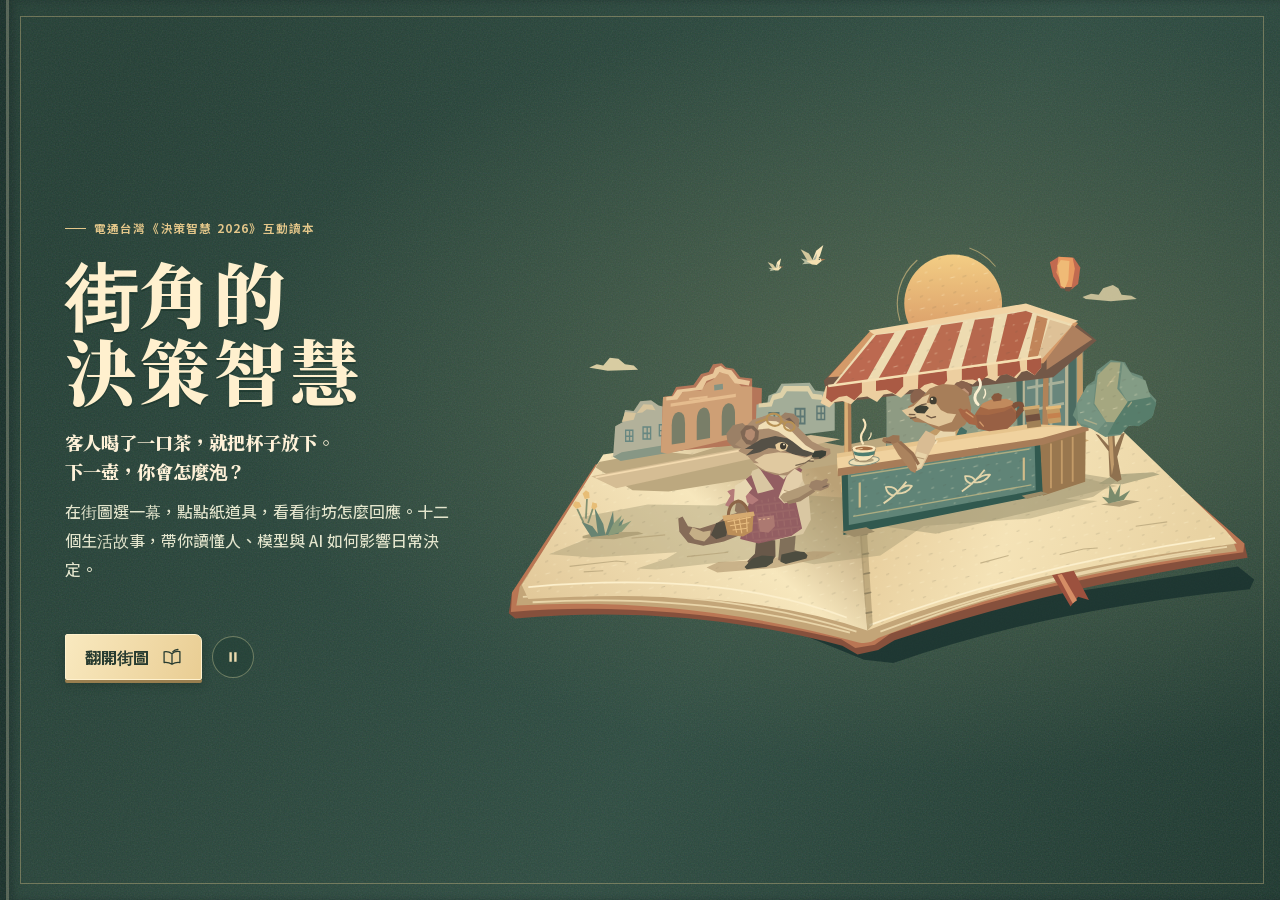
==== commit f19741fa: "讓封面茶攤演出試喝故事並修正原刊縮放重影" ====
--- a/index.html
+++ b/index.html
@@ -23,6 +23,7 @@
 <link rel="stylesheet" href="folio/css/phone-spreads.css">
 <link rel="stylesheet" href="folio/css/endpapers.css">
 <link rel="modulepreload" href="folio/js/front-paper-art.js">
+<link rel="modulepreload" href="folio/js/front-paper-motion.js">
 <script defer src="folio/js/front-cover.js"></script>
 </head>
 <body>
@@ -38,6 +39,7 @@
       <div id="intro-art" aria-hidden="true"></div>
       <div class="intro-invitation">
         <button id="intro-enter" type="button" class="paper-invitation"><span>翻開街圖</span><svg aria-hidden="true" viewBox="0 0 24 24" fill="none" stroke="currentColor" stroke-width="1.55" stroke-linecap="round" stroke-linejoin="round"><path d="M2.5 5.8c3.6-.7 6.6.1 9.5 2.3 2.3-2.3 6.3-3.1 9.5-2.5v13.1c-3.6-.5-6.8.2-9.5 2-2.7-1.8-5.9-2.5-9.5-2.1V5.8ZM12 8v12.6"/><path d="M19.1 3c-2.3.2-4.7 1.1-6.1 2.5"/></svg></button>
+        <button id="intro-motion" type="button" hidden aria-label="暫停封面動畫" title="暫停封面動畫"><svg viewBox="0 0 20 20" fill="currentColor" aria-hidden="true"><path class="pause" d="M5.5 4h3v12h-3zm6 0h3v12h-3z"/><path class="play" d="m6 3.5 10 6.5-10 6.5z"/></svg></button>
         <p class="phone-orientation"><svg viewBox="0 0 32 27" fill="none" stroke="currentColor" stroke-width="1.6" stroke-linecap="round" stroke-linejoin="round" aria-hidden="true"><path d="M3 14V5a2 2 0 0 1 2-2h7m5 1a10 10 0 0 1 9 7m1-5-.7 5.8-5-2.6"/><rect x="7" y="14" width="21" height="10" rx="2"/><path d="M10 18v2"/></svg><span>手機橫放，左右兩頁和街坊的動作都看得更完整。</span></p>
       </div>
     </div>
@@ -113,7 +115,6 @@
       <span class="endnote-reference"><span class="endnote-article"></span> <span class="endnote-page"></span></span>
     </button>
     <p class="endnote-event"></p><p class="endnote-meaning"></p>
-    <details><summary>原文摘句</summary><blockquote></blockquote><cite></cite><div class="endnote-sources"></div></details>
   </aside>
   <div id="bubble" class="bubble" hidden></div>
   <div id="tip" class="tip" hidden></div>
--- a/folio/css/edition.css
+++ b/folio/css/edition.css
@@ -129,7 +129,7 @@
 @media(max-width:720px) {#cover .cover-volume{width:min(68vw,27vh);margin-block:3px}}
 @media(max-height:520px) and (orientation:landscape) {#cover .cover-volume{width:min(38vw,44vh)}}
 
-.dr-registration {display:block;position:relative;width:max-content;flex:none}
+.dr-registration {display:block;position:relative;width:var(--reader-spread-width,max-content);flex:none}
 .dr-book-surface {transform-origin:0 0;will-change:transform}
 #reader .dr-reader .dr-book-surface[data-format] {cursor:grab}
 #reader .dr-reader .dr-book-surface[data-format=text] {cursor:auto}
--- a/folio/css/endnote.css
+++ b/folio/css/endnote.css
@@ -17,15 +17,9 @@
 #outcome .endnote-page{display:inline-block;margin-top:2px;padding:1px 6px;white-space:nowrap;border-radius:2px;background:#34523f;color:#fff7e5;font-size:.74rem;font-weight:650}
 #outcome .endnote-page::after{content:' →'}
 #outcome .endnote-read:hover .endnote-article{text-decoration:underline;text-underline-offset:2px}
-#outcome details{margin-top:10px;border-top:1px solid #bbaa8c;padding-top:6px}#outcome summary{font-size:.78rem;color:#5e5342;cursor:pointer}
-#outcome blockquote{border-left:2px solid #ad8151;padding-left:9px;margin:9px 0 3px;font:600 .87rem/1.55 var(--serif)}
-#outcome cite{font-style:normal;font-size:.72rem}#outcome .endnote-sources{display:grid;gap:4px;margin-top:8px}
-#outcome .endnote-sources button{border:0;text-align:left;background:none;padding:2px 0;color:#415947;text-decoration:underline;text-underline-offset:2px;cursor:pointer;font:500 .77rem/1.45 var(--sans)}
-#outcome .endnote-sources button span{display:block}
-#outcome .endnote-sources button span + span{color:#665a49;font-size:.93em}
-#outcome :is(button,summary):focus-visible{outline:2px solid #996639;outline-offset:1px}
+#outcome button:focus-visible{outline:2px solid #996639;outline-offset:1px}
 @media(max-width:860px){#outcome{right:14px;bottom:clamp(150px,25vh,235px);max-height:41dvh;width:min(340px,calc(100vw - 28px))}}
-@media(max-width:600px){#outcome{padding:8px 13px 10px;font-size:.84rem}#outcome details{margin-top:7px}#outcome h2{font-size:1.13rem}}
+@media(max-width:600px){#outcome{padding:8px 13px 10px;font-size:.84rem}#outcome h2{font-size:1.13rem}}
 @media(max-width:600px) and (orientation:portrait){#outcome{top:var(--endnote-top,20dvh);bottom:auto;max-height:min(35dvh,calc(100dvh - var(--endnote-top,20dvh) - 160px))}}
 @media(max-height:510px) and (orientation:landscape){#outcome{top:54px;bottom:auto;max-height:calc(100dvh - 117px);width:min(36vw,330px);padding:6px 13px 10px;font-size:.81rem}#outcome h2{font-size:1.05rem}}
 @media(prefers-reduced-motion:reduce){#outcome{animation:none}}
--- a/folio/css/endpapers.css
+++ b/folio/css/endpapers.css
@@ -39,6 +39,12 @@
 #intro-art svg { display: block; width: 100%; height: auto; overflow: visible; }
 .paper-invitation { display: inline-flex; align-items: center; justify-content: center; gap: .85em; min-height: 46px; padding: 9px 19px; border: 1px solid #fff1cd; border-radius: 2px 7px 2px 2px; background: linear-gradient(112deg,#f9e9bf,#e9cd93); box-shadow: 0 3px 0 #987e4f,0 5px 9px #162a2466; color: #273b30; font: 750 1rem/1.45 var(--sans); }
 #intro-enter svg { width: 1.25em; height: 1.25em; }
+#intro-motion { display:inline-grid; place-items:center; vertical-align:middle; width:42px; height:42px; margin-inline-start:6px; padding:0; border:1px solid #b6b78b80; border-radius:50%; background:#203e3466; color:#ebdaae; cursor:pointer; }
+#intro-motion[hidden], #intro-motion[data-action=pause] .play, #intro-motion[data-action=play] .pause { display:none; }
+#intro-motion svg { width:16px; height:16px; }
+#intro-motion:hover { background:#385246; border-color:#dfca9c; }
+#intro-enter { vertical-align:middle; }
+@media (pointer:coarse) { #intro-motion { width:44px; height:44px; } }
 .paper-invitation:active { transform: translateY(1px); }
 .paper-invitation[aria-busy=true] { cursor: progress; }
 #book-intro :focus-visible, #closing-page :is(a,button):focus-visible { outline: 3px solid #ffdc88; outline-offset: 5px; }
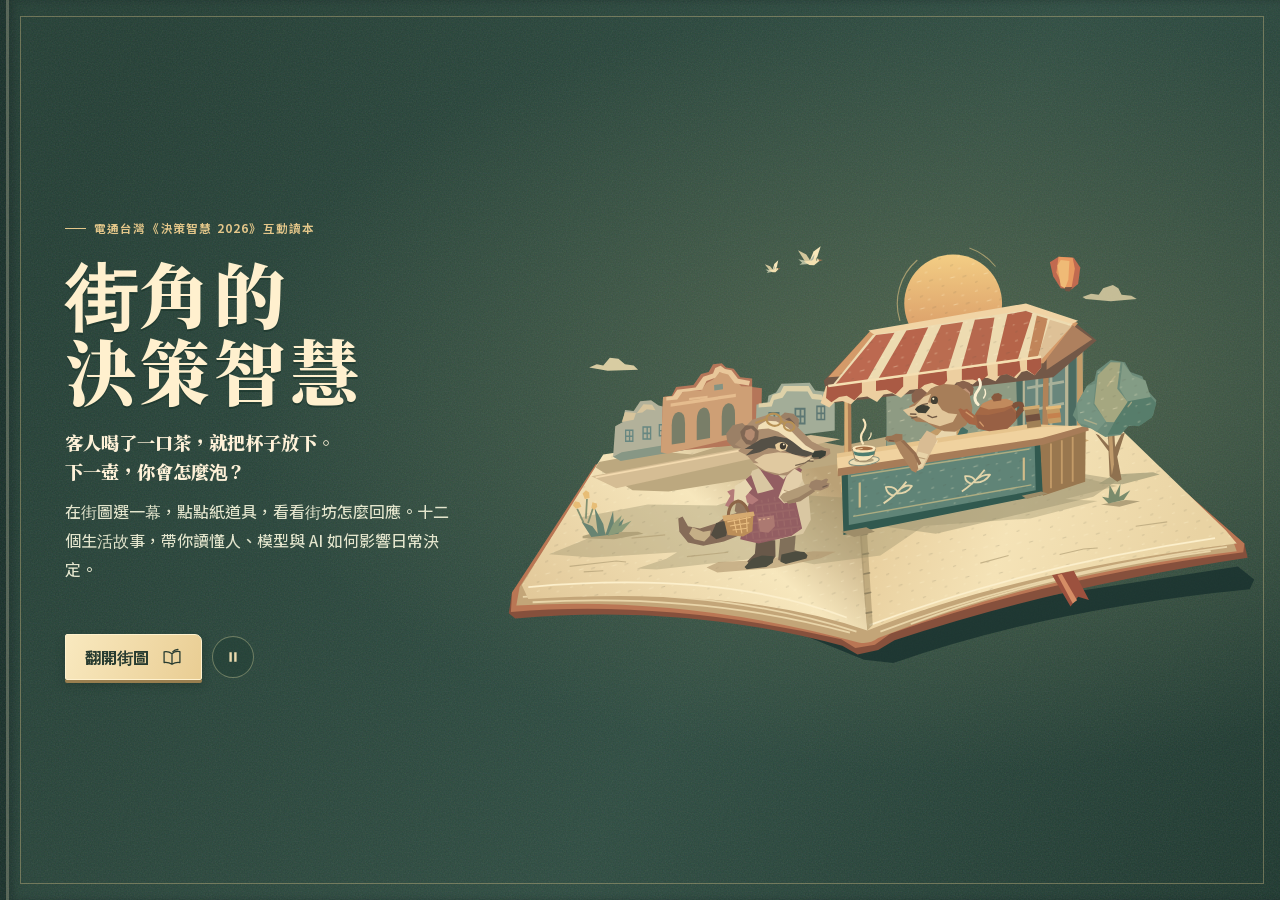
==== commit 74db34ce: "Show the cited sentence on the explanation card and mark it in the text edition; clearer start on th" ====
--- a/index.html
+++ b/index.html
@@ -110,11 +110,12 @@
   <aside id="outcome" aria-labelledby="endnote-title" aria-live="polite" hidden>
     <header><span>本幕解說</span><button type="button" class="endnote-close" aria-label="收起本幕解說">×</button></header>
     <h2 id="endnote-title" tabindex="-1"></h2>
-    <button type="button" class="endnote-read" hidden>
-      <span class="endnote-by"><span>觀點整理自</span> <strong class="endnote-authors"></strong></span>
-      <span class="endnote-reference"><span class="endnote-article"></span> <span class="endnote-page"></span></span>
-    </button>
-    <p class="endnote-event"></p><p class="endnote-meaning"></p>
+    <figure class="endnote-source" hidden>
+      <figcaption>觀點整理自 <span class="endnote-authors"></span><span class="endnote-article"></span></figcaption>
+      <blockquote class="endnote-quote" hidden></blockquote>
+    </figure>
+    <p class="endnote-meaning"></p>
+    <div class="endnote-foot"><button type="button" class="endnote-read" hidden><span class="endnote-page"></span></button></div>
   </aside>
   <div id="bubble" class="bubble" hidden></div>
   <div id="tip" class="tip" hidden></div>
--- a/reader-assets/text-leaf.css
+++ b/reader-assets/text-leaf.css
@@ -35,6 +35,8 @@
   touch-action: pan-y pinch-zoom;
 }
 .dr-text-leaf .dr-text-viewport:focus-visible { outline-offset: -.75cqw; }
+/* The sentence a scene cites, underlined with the section's own marker. Nothing is painted behind the strokes, so the type matches its paragraph. */
+.dr-text-leaf mark.dr-text-key { background: none; color: inherit; text-decoration: underline var(--leaf-accent); text-decoration-thickness: .4em; text-underline-offset: .2em; text-decoration-skip-ink: none; }
 /* At a magnified scale the paragraph scrolls vertically inside its paper and
    the whole sheet can travel sideways under the same finger. */
 #reader .dr-reader.dr-zoomed:not(.dr-orbit-tool) .dr-scroll[data-format=text],
--- a/folio/css/street-home.css
+++ b/folio/css/street-home.css
@@ -9,7 +9,7 @@
 .map-heading{position:absolute;top:clamp(66px,9vh,95px);left:clamp(16px,3.6vw,67px);max-width:48vw;text-shadow:0 2px 9px #18231c}
 .map-heading p,.map-heading h1,.map-caption p{margin:0}
 .map-heading p:first-child,.map-folio{font:650 clamp(.73rem,.9vw,.87rem)/1.35 var(--sans);letter-spacing:.09em;color:#e9ce98}
-#street-home #cover-title{font:800 clamp(2.05rem,5.6vw,5.15rem)/1.14 var(--serif);letter-spacing:.02em;margin:.08em 0 .10em;white-space:nowrap}
+#street-home #cover-title{font:800 clamp(1.7rem,3.3vw,3rem)/1.14 var(--serif);letter-spacing:.02em;margin:.08em 0 .10em;white-space:nowrap}
 .map-instruction{font-size:clamp(.81rem,1.05vw,1.02rem);line-height:1.5}
 #street-stops{position:absolute;inset:0;pointer-events:none}
 .map-stop{position:absolute;top:0;left:0;pointer-events:auto;text-decoration:none;color:#fff1d9;display:flex;align-items:center;justify-content:center;min-width:26px;min-height:25px;transform:translate(-50%,-50%);touch-action:manipulation}
@@ -24,9 +24,10 @@
 .map-caption{position:absolute;left:clamp(16px,3.6vw,67px);bottom:clamp(15px,2.7vh,36px);width:min(48%,600px);text-shadow:0 1px 5px #1f2723}
 #map-preview{display:grid;gap:2px}
 .map-question{font:700 clamp(.97rem,1.39vw,1.4rem)/1.42 var(--serif);text-wrap:balance}
-.map-options{display:flex;gap:14px;margin-top:7px;align-items:center}
+.map-options{display:flex;gap:16px;margin-top:10px;align-items:center}
 .map-options button{font:650 .8rem/1.4 var(--sans);padding:5px 0;color:#efdaa9;text-underline-offset:.25em;text-decoration:underline;pointer-events:auto;background:none;border:0;cursor:pointer}
-.map-options #btnOpen{color:#fff0d2}
+.map-options #btnOpen{display:inline-flex;align-items:center;min-height:40px;padding:7px 17px;border:1px solid #fff1cd;border-radius:2px 7px 2px 2px;background:linear-gradient(112deg,#f9e9bf,#e9cd93);box-shadow:0 3px 0 #987e4f,0 5px 9px #162a2466;color:#273b30;font:750 .92rem/1.45 var(--sans);text-decoration:none;text-shadow:none}
+.map-options #btnOpen:disabled{opacity:.72;cursor:progress}.map-options #btnOpen:active{transform:translateY(1px)}
 #app[data-turning] :is(#street-stops,.map-caption,.map-heading){visibility:hidden}
 #map-contents{width:min(880px,94vw);max-height:84dvh;overflow:auto;background:#efe5d0;color:#3d3334;border:1px solid #756351;border-radius:6px;padding:clamp(16px,2vw,30px);font-family:var(--sans)}
 #map-contents::backdrop,#map-notes::backdrop{background:#1c2025b8}
@@ -38,7 +39,7 @@
 #btnOpenRead{color:#51403e;text-underline-offset:.2em;font-weight:650}#map-notes label{display:flex;gap:8px;align-items:center;margin:12px 0}#map-notes button{cursor:pointer}
 @media(max-width:860px){.map-caption{width:calc(100% - 28px);bottom:75px}.map-heading{top:62px;max-width:80%}#street-home #cover-title{font-size:clamp(2.05rem,6.2vw,3.5rem)}.map-options{margin-top:3px}}
 @media(max-width:600px){.map-heading{top:58px;left:14px}.map-stop{min-width:22px;min-height:22px}.map-stop b{padding:0 3px;font-size:10px}.map-options{gap:13px}.map-options button{font-size:.76rem}.map-caption{left:14px;bottom:72px}.map-question{font-size:1rem}#street-chapters{grid-template-columns:1fr}}
-@media(max-height:510px) and (orientation:landscape){.map-heading{top:46px}#street-home #cover-title{font-size:1.9rem}.map-heading .map-instruction{font-size:.73rem}.map-caption{width:48%;bottom:9px}.map-question{font-size:.85rem}.map-options{margin:0}.map-options button{padding:2px 0}.map-stop{min-width:20px;min-height:20px}.map-stop b{font-size:9px}}
+@media(max-height:510px) and (orientation:landscape){.map-options #btnOpen{min-height:32px;padding:3px 12px;font-size:.8rem}.map-heading{top:46px}#street-home #cover-title{font-size:1.9rem}.map-heading .map-instruction{font-size:.73rem}.map-caption{width:48%;bottom:9px}.map-question{font-size:.85rem}.map-options{margin:0}.map-options button{padding:2px 0}.map-stop{min-width:20px;min-height:20px}.map-stop b{font-size:9px}}
 @media(max-height:510px) and (orientation:landscape){#app[data-cover=yes] .transport{left:auto;right:12px;width:clamp(160px,27vw,235px)}#app[data-cover=yes] .transport .dots{min-width:0;gap:1px}.map-heading .map-instruction{display:none}.map-caption{max-width:53%}#street-home::before{height:74px}}
 @media(prefers-reduced-motion:reduce){#cover{transition:none}}
 @media(min-width:560px) and (max-height:530px) and (orientation:landscape){
--- a/folio/css/endnote.css
+++ b/folio/css/endnote.css
@@ -1,28 +1,30 @@
 #outcome[hidden],#endnote-tab[hidden],#app:is([data-turning],[data-reading],[data-performing],[data-cover=yes]) :is(#outcome,#endnote-tab){display:none}
 #endnote-tab{position:absolute;z-index:8;right:clamp(16px,3.6vw,67px);bottom:clamp(84px,14vh,150px);min-height:40px;border:1px solid #917b5c;border-left:5px solid #69775d;border-radius:2px 4px 4px 2px;padding:6px 14px;color:#304537;background:#f3e9cf;box-shadow:0 3px 8px #211e1b55;cursor:pointer;font:700 .92rem/1.4 var(--sans)}
 #endnote-tab:focus-visible{outline:3px solid #f1c779;outline-offset:3px}
-#outcome{position:absolute;z-index:8;right:clamp(16px,3.6vw,67px);bottom:clamp(84px,14vh,150px);width:clamp(275px,29vw,375px);max-height:65dvh;overflow:auto;overscroll-behavior:contain;padding:13px clamp(15px,1.5vw,22px) 15px;border:1px solid #998367;border-left:5px solid #917143;border-radius:2px 5px 3px 2px;background:linear-gradient(110deg,#f3ead2,#fff7e5 52%,#e9ddc3);box-shadow:0 10px 28px #1b1e1b45;color:#352f29;font:500 .93rem/1.6 var(--sans);animation:unfold-endnote .35s ease-out both}
+#outcome{position:absolute;z-index:8;right:clamp(16px,3.6vw,67px);bottom:clamp(84px,14vh,150px);width:clamp(275px,29vw,375px);max-height:65dvh;overflow:auto;overscroll-behavior:contain;padding:13px clamp(15px,1.5vw,22px) 15px;border:1px solid #998367;border-left:5px solid #917143;border-radius:2px 5px 3px 2px;background:linear-gradient(110deg,#f3ead2,#fff7e5 52%,#e9ddc3);box-shadow:0 10px 28px #1b1e1b45;color:#352f29;font:500 .95rem/1.62 var(--sans);animation:unfold-endnote .35s ease-out both}
 @keyframes unfold-endnote{from{opacity:.55;transform:translateX(20px) rotate(.7deg)}to{opacity:1;transform:none}}
-#outcome header{display:flex;align-items:center;justify-content:space-between;gap:8px;color:#685941;font:700 .75rem/1.3 var(--sans);letter-spacing:.13em}
+#outcome header{display:flex;align-items:center;justify-content:space-between;gap:8px;color:#685941;font:600 .78rem/1.3 var(--sans);letter-spacing:.13em}
 #outcome .endnote-close{background:none;border:0;color:#453d32;font:normal 1.4rem/1 sans-serif;cursor:pointer;min-width:32px;min-height:30px}
-#outcome h2{color:#2c4135;font:800 clamp(1.14rem,1.65vw,1.5rem)/1.35 var(--serif);margin:3px 0 8px;text-wrap:balance}
-#outcome p{margin:0 0 7px}#outcome .endnote-event{color:#63584a;font-size:.88em}#outcome .endnote-meaning{font-weight:600}
-#outcome .endnote-read{display:block;width:100%;margin:0 0 10px;padding:2px 0 3px 9px;border:0;border-left:2px solid #ad8959;border-radius:0;text-align:left;background:transparent;color:#344a3c;cursor:pointer;font:500 .81rem/1.45 var(--sans)}
-#outcome .endnote-read[hidden]{display:none}
-#outcome .endnote-by,#outcome .endnote-reference{display:block}
-#outcome .endnote-by>span{color:#685b47;font-size:.74rem;margin-right:.15em}
-#outcome .endnote-authors{font-weight:700}
-#outcome .endnote-reference{margin-top:2px}
-#outcome .endnote-article{font-family:var(--serif)}
-#outcome .endnote-page{display:inline-block;margin-top:2px;padding:1px 6px;white-space:nowrap;border-radius:2px;background:#34523f;color:#fff7e5;font-size:.74rem;font-weight:650}
+#outcome h2{color:#2c4135;font:800 clamp(1.2rem,1.55vw,1.35rem)/1.35 var(--serif);margin:3px 0 10px;text-wrap:balance}
+#outcome .endnote-source{margin:0 0 10px;padding-left:10px;border-left:2px solid #ad8959}
+#outcome figcaption{color:#685941;font:600 .78rem/1.5 var(--sans)}
+#outcome .endnote-authors{word-break:keep-all}
+#outcome .endnote-article{display:block}
+#outcome .endnote-quote{margin:4px 0 0;color:#2c4135;font:650 .95rem/1.62 var(--serif);text-indent:-.45em;text-wrap:pretty}
+#outcome .endnote-meaning{margin:0 0 12px}
+#outcome .endnote-read{display:inline-flex;align-items:center;min-height:34px;padding:5px 13px;border:0;border-radius:2px 5px 2px 2px;background:#34523f;color:#fff7e5;cursor:pointer;font:700 .78rem/1.4 var(--sans);letter-spacing:.03em}
+#outcome .endnote-read:hover{background:#2a4433}
+#outcome :is(.endnote-source,.endnote-quote,.endnote-read)[hidden]{display:none}
 #outcome .endnote-page::after{content:' →'}
-#outcome .endnote-read:hover .endnote-article{text-decoration:underline;text-underline-offset:2px}
 #outcome button:focus-visible{outline:2px solid #996639;outline-offset:1px}
 @media(max-width:860px){#outcome{right:14px;bottom:clamp(150px,25vh,235px);max-height:41dvh;width:min(340px,calc(100vw - 28px))}}
-@media(max-width:600px){#outcome{padding:8px 13px 10px;font-size:.84rem}#outcome h2{font-size:1.13rem}}
-@media(max-width:600px) and (orientation:portrait){#outcome{top:var(--endnote-top,20dvh);bottom:auto;max-height:min(35dvh,calc(100dvh - var(--endnote-top,20dvh) - 160px))}}
+@media(max-width:600px){#outcome{padding:8px 14px 12px;font-size:.88rem}#outcome h2{font-size:1.13rem;margin:0 0 7px}#outcome .endnote-quote{font-size:.88rem}#outcome .endnote-source{margin-bottom:8px}#outcome .endnote-meaning{margin-bottom:10px}#outcome .endnote-close{min-height:24px;margin-right:-7px}}
+/* Upright phone: opened from its tab, the card rises from the bottom edge and stops under the book. */
+@media(max-width:600px) and (orientation:portrait){#outcome{top:auto;left:10px;right:10px;bottom:max(8px,env(safe-area-inset-bottom));width:auto;max-height:calc(50dvh - 25vw + 8px);z-index:30;border-left-width:1px;border-top:4px solid #917143;border-radius:5px 5px 3px 3px;box-shadow:0 -6px 24px #1b1e1b70;animation:raise-endnote .3s ease-out both}#outcome header{position:absolute;top:4px;right:7px}#outcome header span{display:none}#outcome h2{padding-right:30px}#outcome .endnote-foot{position:sticky;bottom:-12px;margin:0 -14px -12px;padding:6px 14px 12px;background:linear-gradient(110deg,#f3ead2,#fff7e5 52%,#e9ddc3)}}
+@keyframes raise-endnote{from{opacity:.6;transform:translateY(22px)}to{opacity:1;transform:none}}
 @media(max-height:510px) and (orientation:landscape){#outcome{top:54px;bottom:auto;max-height:calc(100dvh - 117px);width:min(36vw,330px);padding:6px 13px 10px;font-size:.81rem}#outcome h2{font-size:1.05rem}}
 @media(prefers-reduced-motion:reduce){#outcome{animation:none}}
 html.still #outcome{animation:none}
 @media(max-width:860px){#endnote-tab{right:14px;bottom:clamp(155px,26vh,235px)}}
 @media(max-height:510px) and (orientation:landscape){#endnote-tab{top:57px;bottom:auto}}
+@media(max-width:600px) and (orientation:portrait){#endnote-tab{right:auto;left:14px}}
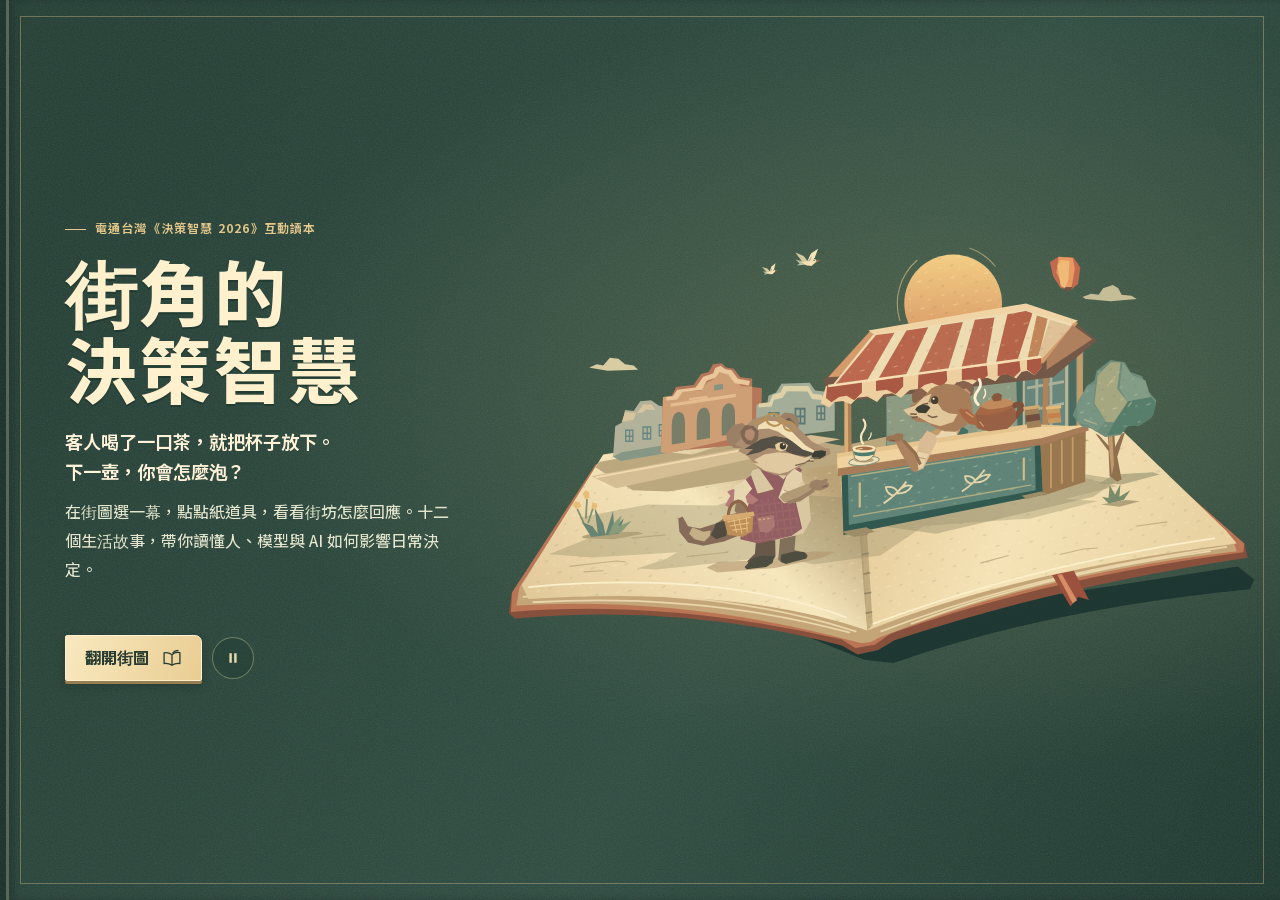
==== commit c78c69a7: "No Songti in the site's own text; tidier top-left on the scene pages - titles, captions, quotes and " ====
--- a/index.html
+++ b/index.html
@@ -71,7 +71,7 @@
   <header class="top">
     <button class="brand" id="btnHome" title="回到互動書首頁">
       <span class="mark" aria-hidden="true"><img src="art/mark.svg" alt=""></span>
-      <span><b>街角的決策智慧</b><small>決策智慧 2026 互動讀本</small></span>
+      <span><b>街角的決策智慧</b></span>
     </button>
     <nav aria-label="工具">
       <button id="btnObjects" aria-label="探索本頁物件" aria-expanded="false" aria-controls="objects" title="探索本頁物件"><span class="ico" data-i="objects"></span><span class="t">物件</span></button>
@@ -85,7 +85,7 @@
   <section class="chapter" id="chapter" aria-live="polite">
     <div class="eyebrow"><span class="bar"></span><b id="eyebrow"></b></div>
     <h1 id="heading"></h1>
-    <div id="byline" aria-label="本頁取材文章與作者"></div>
+    <div id="byline" aria-label="本頁取材文章"></div>
   </section>
 
   <div class="dock silent" id="dock">
--- a/reader.css
+++ b/reader.css
@@ -38,7 +38,7 @@
 .dr-section, .dr-overline { display: block; font: 600 .76rem/1.4 var(--dr-sans); letter-spacing: .07em; }
 .dr-section { color: #f5dfb0; }
 .dr-context .dr-title {
-  font: 600 clamp(1rem, 1.6vw, 1.24rem)/1.3 var(--dr-serif); color: #fff5db;
+  font: 600 clamp(1rem, 1.6vw, 1.24rem)/1.3 var(--dr-sans); color: #fff5db;
   overflow: hidden; text-overflow: ellipsis; white-space: nowrap; letter-spacing: .02em;
 }
 .dr-reader .dr-title:focus { outline: 0; }
@@ -169,7 +169,7 @@
 .dr-reader .dr-drawer[open] { display: flex; flex-direction: column; }
 .dr-drawer::backdrop { background: #142b25a8; }
 .dr-drawer-head { display: flex; align-items: center; justify-content: space-between; border-bottom: 1px solid var(--dr-line); padding: 1rem 1.3rem; }
-.dr-drawer-head h2 { font: 600 1.6rem var(--dr-serif); color: var(--dr-ink); }
+.dr-drawer-head h2 { font: 600 1.6rem var(--dr-sans); color: var(--dr-ink); }
 .dr-drawer-head button { display: grid; place-items: center; min-width: 2.75rem; min-height: 2.75rem; }
 .dr-reader .dr-nav { display: block; position: static; height: auto; width: 100%; overflow-y: auto; padding: .5rem 1.3rem 2rem; }
 .dr-reader .dr-toc-row { display: flex; align-items: baseline; justify-content: space-between; gap: 1rem; width: 100%; border-bottom: 1px solid var(--dr-line); text-align: start; padding: .75rem .4rem; font-size: 1rem; line-height: 1.5; border-radius: 0; }
--- a/folio/css/edition.css
+++ b/folio/css/edition.css
@@ -1,5 +1,5 @@
 /* Editions share the atlas cloth binding, print colours, book furniture and publisher's chapter plates. */
-:root { --serif:'Songti TC','Noto Serif TC','DW Serif','PMingLiU',Georgia,serif; --sans:'PingFang TC','Noto Sans TC','DW Sans','Microsoft JhengHei',system-ui,sans-serif; --mono:'SFMono-Regular',Consolas,monospace; }
+:root { --serif:var(--sans); --sans:'PingFang TC','Noto Sans TC','DW Sans','Microsoft JhengHei',system-ui,sans-serif; --mono:'SFMono-Regular',Consolas,monospace; }
 #app { background:#272731; color:#f8ebcd; }
 #app[data-land=prologue],#app[data-land=map]{--accent:#eed39c}
 #app[data-land=people]{--accent:#d2dd83}#app[data-land=model]{--accent:#f0ac9d}#app[data-land=ai]{--accent:#9ededf}
@@ -219,3 +219,22 @@
 .ico[data-i=near]{--m:url("data:image/svg+xml,%3Csvg xmlns='http://www.w3.org/2000/svg' viewBox='0 0 24 24' fill='none' stroke='black' stroke-width='1.8' stroke-linecap='round'%3E%3Ccircle cx='10.5' cy='10.5' r='6.75'/%3E%3Cpath d='m16 16 5 5M7.5 10.5h6m-3-3v6'/%3E%3C/svg%3E")}
 #btnSound[aria-pressed=false] .ico{--m:url("data:image/svg+xml,%3Csvg xmlns='http://www.w3.org/2000/svg' viewBox='0 0 24 24' fill='none' stroke='black' stroke-width='1.8' stroke-linecap='round' stroke-linejoin='round'%3E%3Cpath d='M3 10v4h4l5 4V6l-5 4zm13-1 5 6m0-6-5 6'/%3E%3C/svg%3E")}
 @media(min-width:560px) and (max-height:530px) and (orientation:landscape){#app #btnRead .t{display:inline}}
+
+/* Type system, 2026-11-24.
+   1. No Songti in the site's own text: --serif (titles, captions, quotes, chapter names) now resolves to the sans stack
+      in :root at the top of this file. Sizes and weights are unchanged, so the hierarchy reads as before.
+      The original article pages in the reader keep the publication's own type (reader.css, .dr-prose).
+   2. On desktop, the places that were smaller than 12px are raised to 12px. Nothing else changes size. */
+@media (min-width: 1024px) and (min-height: 561px) {
+  #app .transport .turnlabel { font-size: 12px; }
+  #app .brand small { font-size: 12px; }
+  #app .map-stop b { font-size: clamp(12px, .8vw, 13px); }
+  #app .eyebrow { font-size: clamp(12px, .83vw, 14px); }
+  #app #byline .source-authors { font-size: max(12px, .93em); }
+  #map-contents .chapter-index h3 small { font-size: .75rem; }
+  /* These two scale with the window width and dipped to 11.7px in a 1024px-wide window. */
+  #app .map-heading p:first-child, #app .map-folio { font-size: clamp(.75rem, .9vw, .87rem); }
+  #book-intro .endpaper-kicker, #closing-page .endpaper-kicker { font-size: clamp(.75rem, .91vw, .94rem); }
+  /* The section line grows from 11.2px to 12px but keeps its 16.8px line box, so the book page below is not squeezed. */
+  #reader .dr-section { font-size: .75rem; line-height: 1.4; }
+}
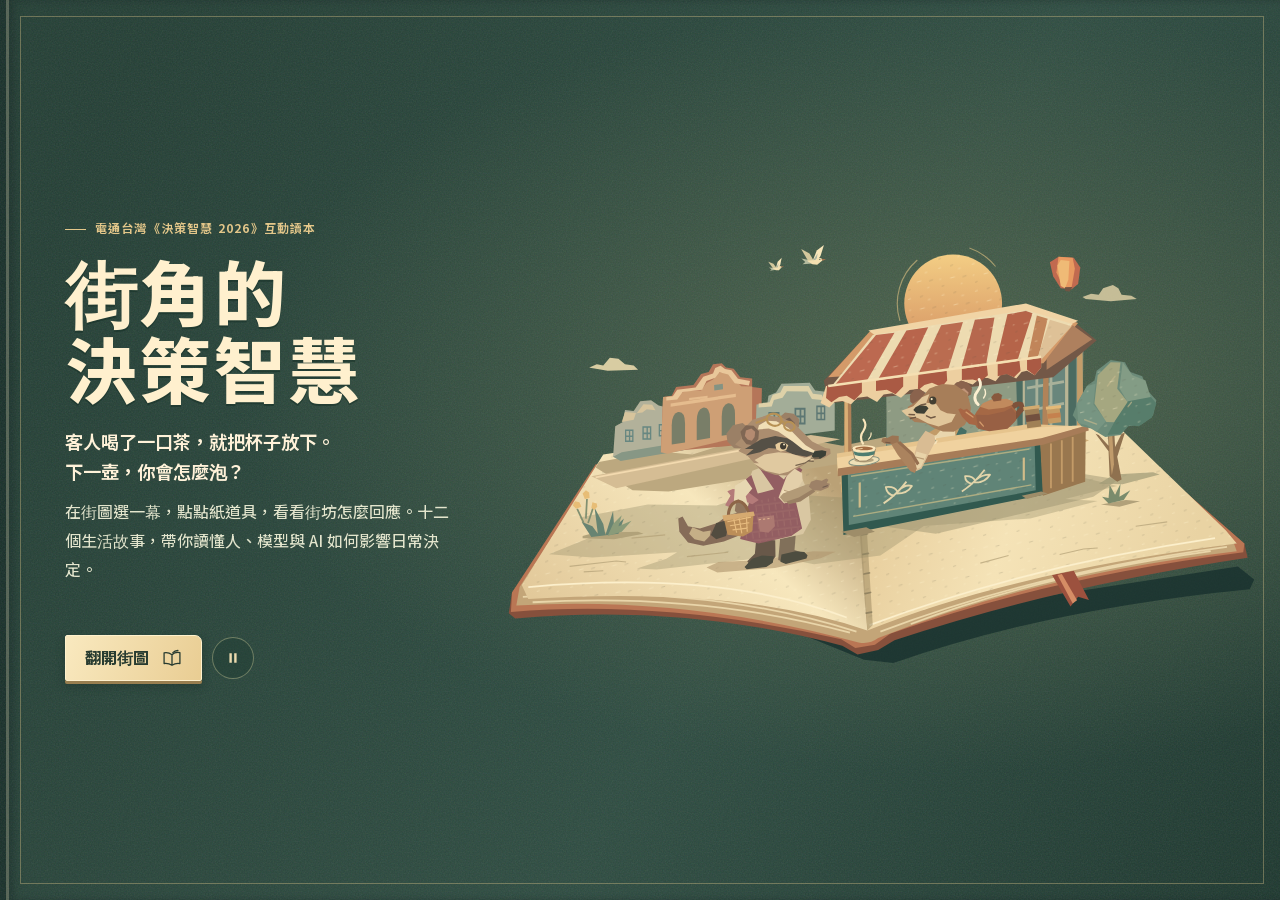
==== commit 2a38af32: "Share preview image, lighter first load, no author tooltip, no hinge on the covers - a 1200x630 prev" ====
--- a/index.html
+++ b/index.html
@@ -10,6 +10,14 @@
 <meta property="og:title" content="街角的決策智慧">
 <meta property="og:site_name" content="街角的決策智慧">
 <meta property="og:description" content="翻開一條紙上的街，從十二段生活故事讀懂品牌決策。">
+<meta property="og:type" content="website">
+<meta property="og:url" content="https://lintelee.github.io/decision-wisdom-2026/">
+<meta property="og:image" content="https://lintelee.github.io/decision-wisdom-2026/art/share.jpg">
+<meta property="og:image:width" content="1200">
+<meta property="og:image:height" content="630">
+<meta property="og:image:alt" content="街角的決策智慧：一本翻開的立體書，茶攤的水獺茶師把一杯茶遞給客人。">
+<meta name="twitter:card" content="summary_large_image">
+<meta name="twitter:image" content="https://lintelee.github.io/decision-wisdom-2026/art/share.jpg">
 <script src="folio/js/entry.js"></script>
 <link rel="icon" href="art/mark.svg">
 <link rel="stylesheet" href="style.css">
--- a/folio/css/app.css
+++ b/folio/css/app.css
@@ -1,6 +1,5 @@
 @font-face { font-family: 'DW Sans'; src: local('Noto Sans TC'), local('NotoSansTC-VF'), url('../fonts/NotoSansTC-sub.woff2') format('woff2'); font-weight: 100 900; font-display: swap; }
 @font-face { font-family: 'IBM Plex Mono'; src: local('IBM Plex Mono Medium'), url('../fonts/IBMPlexMono-Medium-sub.woff2') format('woff2'); font-weight: 400 600; font-display: swap; }
-@font-face { font-family: 'DW Serif'; src: local('Noto Serif TC'), local('NotoSerifTC-VF'), url('../fonts/NotoSerifTC-sub.woff2') format('woff2'); font-weight: 200 900; font-display: swap; }
 
 :root {
   --ink: #fbf0d4; --muted: rgba(251, 240, 212, .74); --line: rgba(251, 240, 212, .22); --glass: rgba(14, 20, 26, .74);
--- a/reader.css
+++ b/reader.css
@@ -74,6 +74,8 @@
 }
 .dr-leaf {
   position: relative; flex: 0 0 auto; width: var(--reader-page-width);
+  /* Safari gives a flex item no height from aspect-ratio alone here, so the page states it. */
+  height: calc(var(--reader-page-width) * 4 / 3);
   aspect-ratio: 3/4; background: #eee6d3; overflow: hidden; border-radius: 2px;
 }
 .dr-leaf > img { width: 100%; height: 100%; max-width: none; max-height: none; display: block; pointer-events: none; user-select: none; }
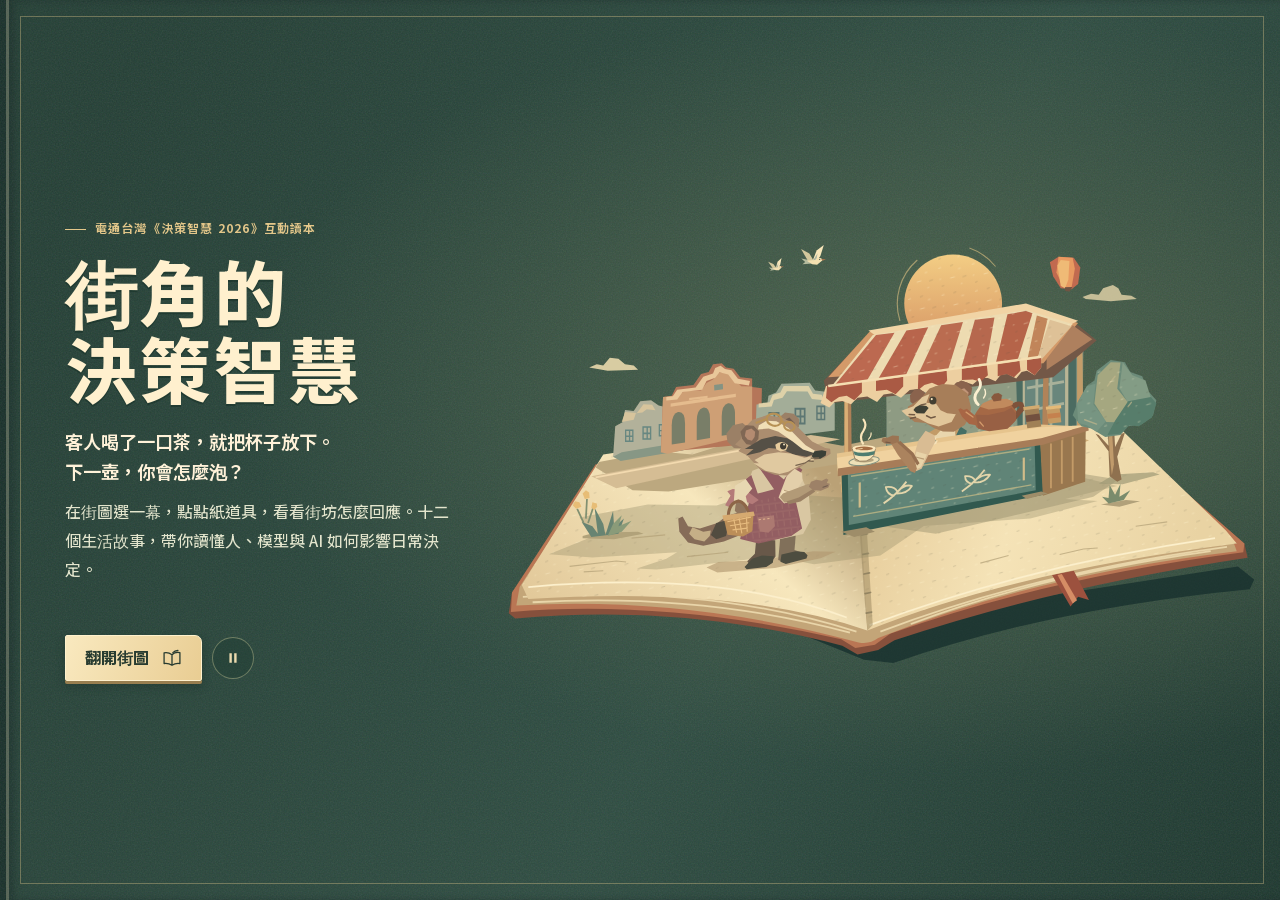
==== commit 843f7c6c: "Paperback issue, a sentence from every source article, sounds of their own for more objects - The is" ====
--- a/index.html
+++ b/index.html
@@ -124,6 +124,7 @@
     </figure>
     <p class="endnote-meaning"></p>
     <div class="endnote-foot"><button type="button" class="endnote-read" hidden><span class="endnote-page"></span></button></div>
+    <details class="endnote-more" hidden><summary class="endnote-more-count"></summary><ul class="endnote-more-list"></ul></details>
   </aside>
   <div id="bubble" class="bubble" hidden></div>
   <div id="tip" class="tip" hidden></div>
--- a/folio/css/edition.css
+++ b/folio/css/edition.css
@@ -238,3 +238,15 @@
   /* The section line grows from 11.2px to 12px but keeps its 16.8px line box, so the book page below is not squeezed. */
   #reader .dr-section { font-size: .75rem; line-height: 1.4; }
 }
+
+/* The closed issue shows its spine. The printed spine from the issue's own jacket (reader-assets/pages/spine.webp, 45 of
+   the jacket's 1667 px) lies beside the cover. The issue is a paperback with a square back, so the spine is a flat
+   face: one even tone a little darker than the cover and a straight fold. No curve, no pressed line, no shadow. */
+#reader .dr-embedded .dr-book-surface:has(> :is(.dr-front-cover, .dr-back-cover))::before {
+  content: ''; display: block; position: absolute; z-index: 2; inset-block: 0; right: 100%; left: auto;
+  width: calc(var(--reader-page-width) * 45 / 818); border: 0; border-radius: 0; pointer-events: none;
+  background: url(../../reader-assets/pages/spine.webp) center / 100% 100% no-repeat; filter: brightness(.9);
+}
+#reader .dr-embedded .dr-book-surface:has(> .dr-back-cover)::before { right: auto; left: 100%; }
+/* On a phone the cover already spans the screen; a spine beside it would be cut off by the screen's edge. */
+@media (max-width: 600px) { #reader .dr-embedded .dr-book-surface:has(> :is(.dr-front-cover, .dr-back-cover))::before { display: none; } }
--- a/folio/css/endnote.css
+++ b/folio/css/endnote.css
@@ -28,3 +28,18 @@
 @media(max-width:860px){#endnote-tab{right:14px;bottom:clamp(155px,26vh,235px)}}
 @media(max-height:510px) and (orientation:landscape){#endnote-tab{top:57px;bottom:auto}}
 @media(max-width:600px) and (orientation:portrait){#endnote-tab{right:auto;left:14px}}
+/* The scene's other source articles, folded behind one line under the button. Same two faces and three sizes as the card. */
+#outcome .endnote-more{margin:12px 0 0;padding-top:9px;border-top:1px solid #b9a37e}
+#outcome .endnote-more[hidden]{display:none}
+#outcome .endnote-more summary{cursor:pointer;color:#685941;font:600 .78rem/1.5 var(--sans);list-style:none;display:flex;align-items:center;gap:6px;min-height:28px}
+#outcome .endnote-more summary::-webkit-details-marker{display:none}
+#outcome .endnote-more summary::before{content:'＋';font-weight:700;color:#34523f}
+#outcome .endnote-more[open] summary::before{content:'－'}
+#outcome .endnote-more summary:focus-visible{outline:2px solid #996639;outline-offset:1px}
+#outcome .endnote-more ul{list-style:none;margin:4px 0 0;padding:0;display:grid;gap:11px}
+#outcome .endnote-more li{padding-left:10px;border-left:2px solid #ad8959}
+#outcome .endnote-more blockquote{margin:0;color:#2c4135;font:650 .95rem/1.62 var(--serif);text-indent:-.45em;text-wrap:pretty}
+#outcome .endnote-more li button{margin-top:2px;padding:2px 0;border:0;background:none;color:#34523f;cursor:pointer;text-align:left;font:600 .78rem/1.5 var(--sans);text-decoration:underline;text-underline-offset:3px}
+#outcome .endnote-more li button span{white-space:nowrap}
+#outcome .endnote-more li button span::after{content:' →'}
+@media(max-width:600px){#outcome .endnote-more blockquote{font-size:.88rem}}
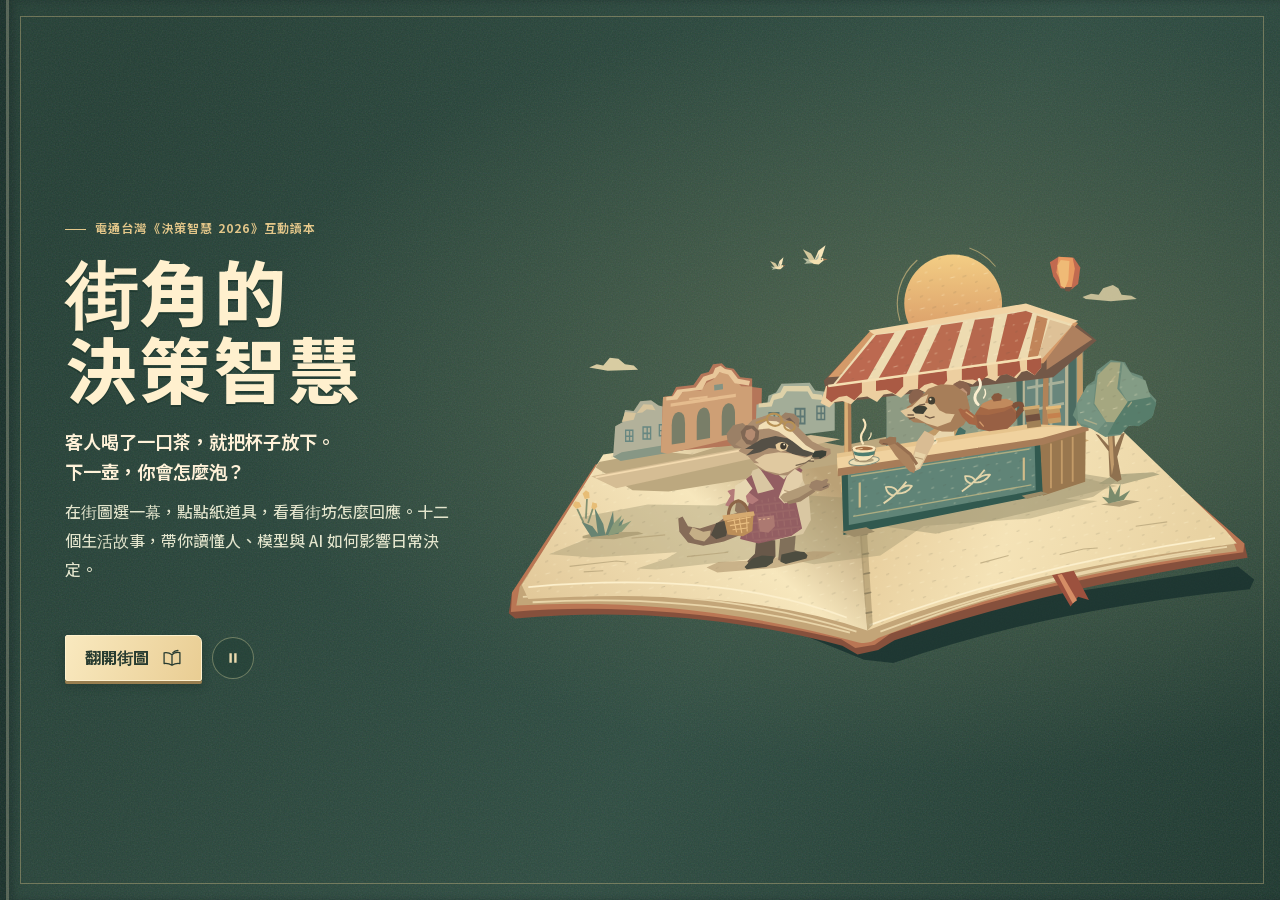
==== commit 330d88b2: "Use the sky lantern artwork for shared links" ====
--- a/index.html
+++ b/index.html
@@ -12,12 +12,14 @@
 <meta property="og:description" content="翻開一條紙上的街，從十二段生活故事讀懂品牌決策。">
 <meta property="og:type" content="website">
 <meta property="og:url" content="https://lintelee.github.io/decision-wisdom-2026/">
-<meta property="og:image" content="https://lintelee.github.io/decision-wisdom-2026/art/share.jpg">
+<meta property="og:image" content="https://lintelee.github.io/decision-wisdom-2026/art/share-sky-lantern.jpg">
+<meta property="og:image:type" content="image/jpeg">
 <meta property="og:image:width" content="1200">
 <meta property="og:image:height" content="630">
-<meta property="og:image:alt" content="街角的決策智慧：一本翻開的立體書，茶攤的水獺茶師把一杯茶遞給客人。">
+<meta property="og:image:alt" content="《街角的決策智慧》書頁上，穿山甲牽著一盞金色天燈，身後是深藍色的山城。">
 <meta name="twitter:card" content="summary_large_image">
-<meta name="twitter:image" content="https://lintelee.github.io/decision-wisdom-2026/art/share.jpg">
+<meta name="twitter:image" content="https://lintelee.github.io/decision-wisdom-2026/art/share-sky-lantern.jpg">
+<meta name="twitter:image:alt" content="《街角的決策智慧》書頁上，穿山甲牽著一盞金色天燈，身後是深藍色的山城。">
 <script src="folio/js/entry.js"></script>
 <link rel="icon" href="art/mark.svg">
 <link rel="stylesheet" href="style.css">
